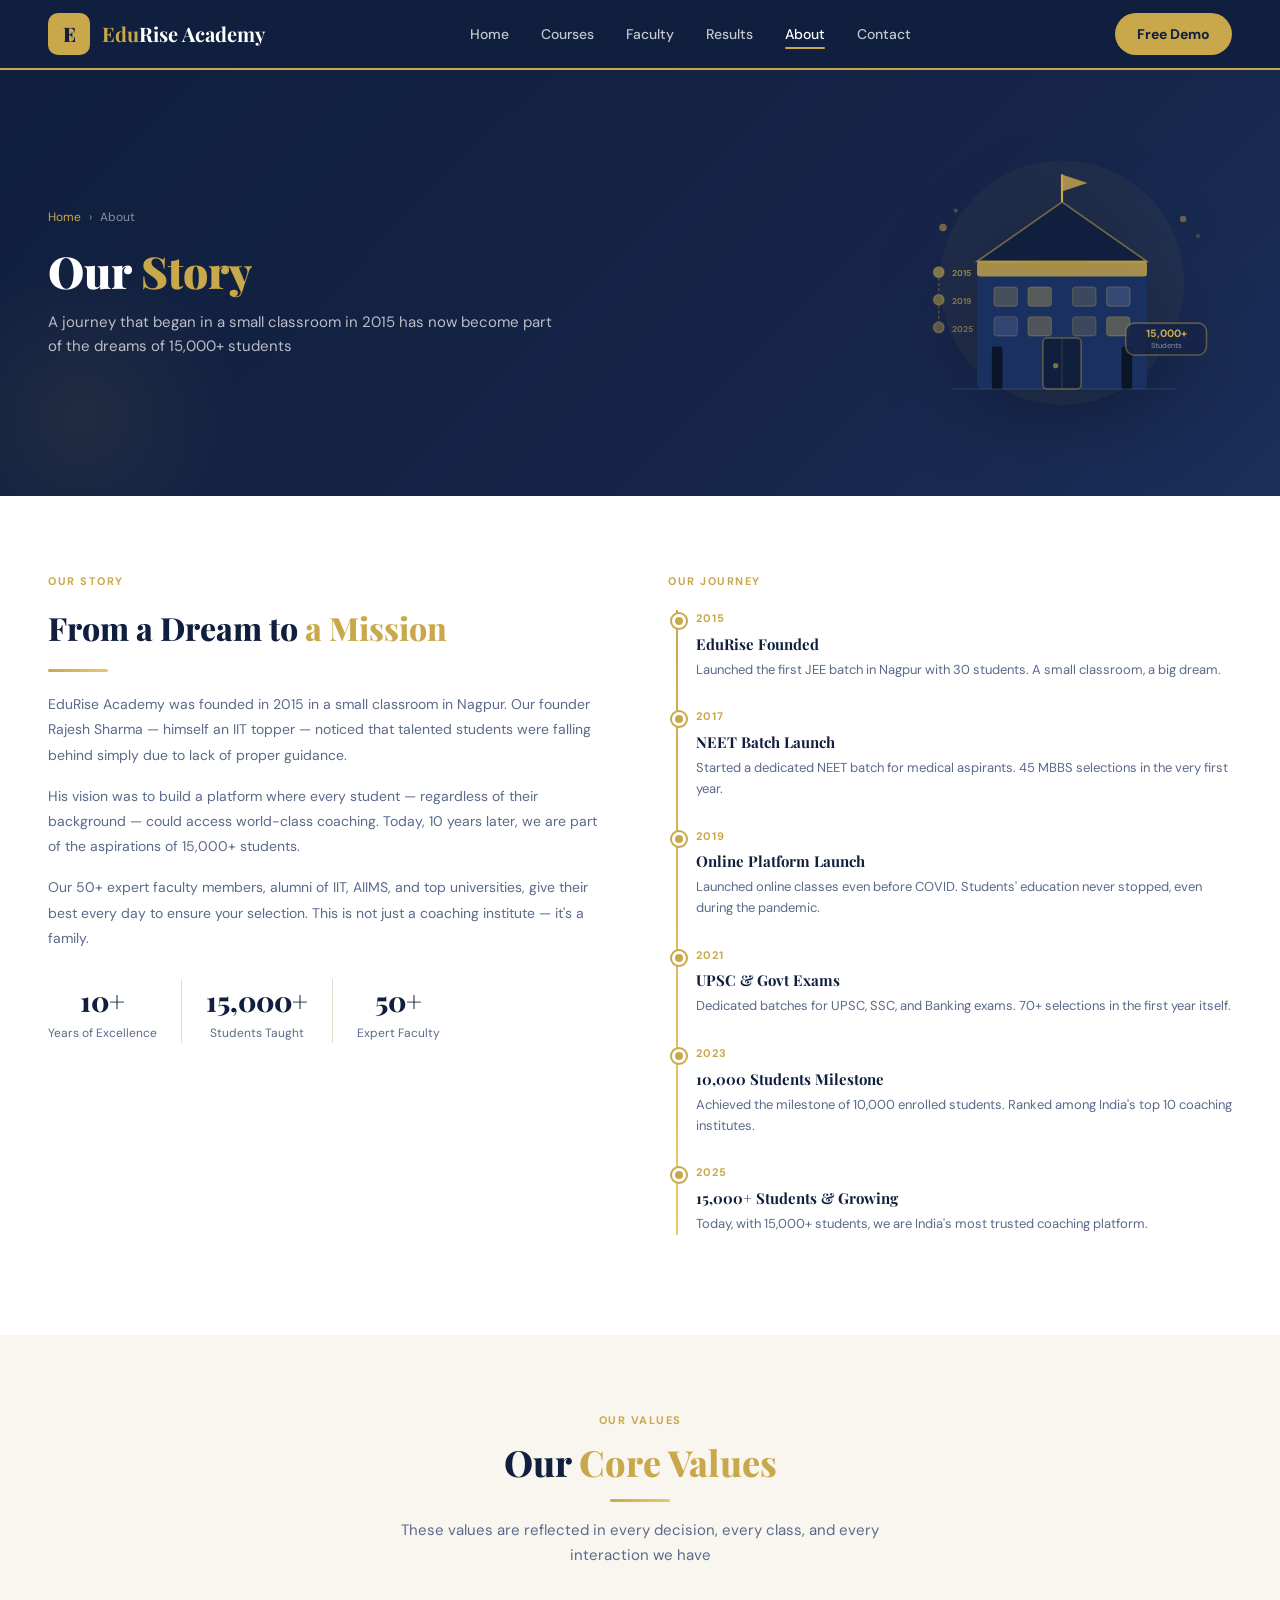
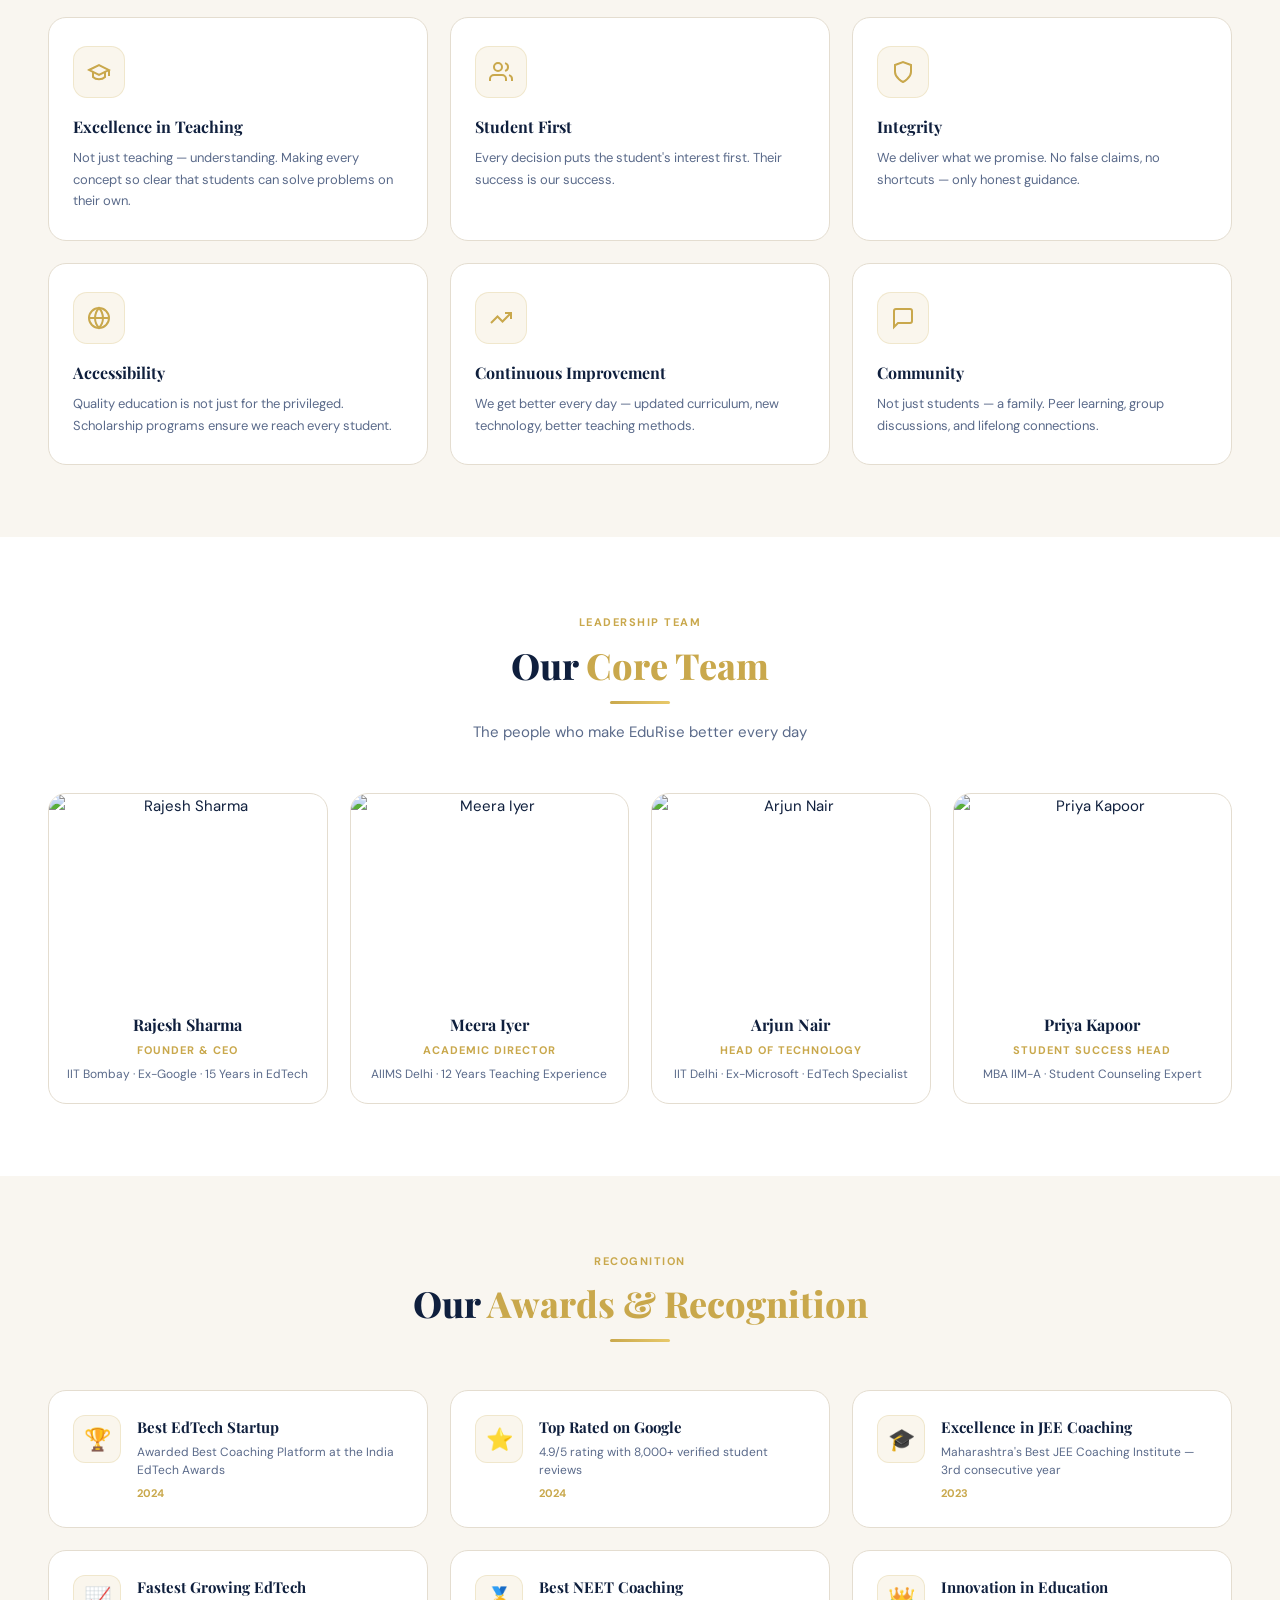
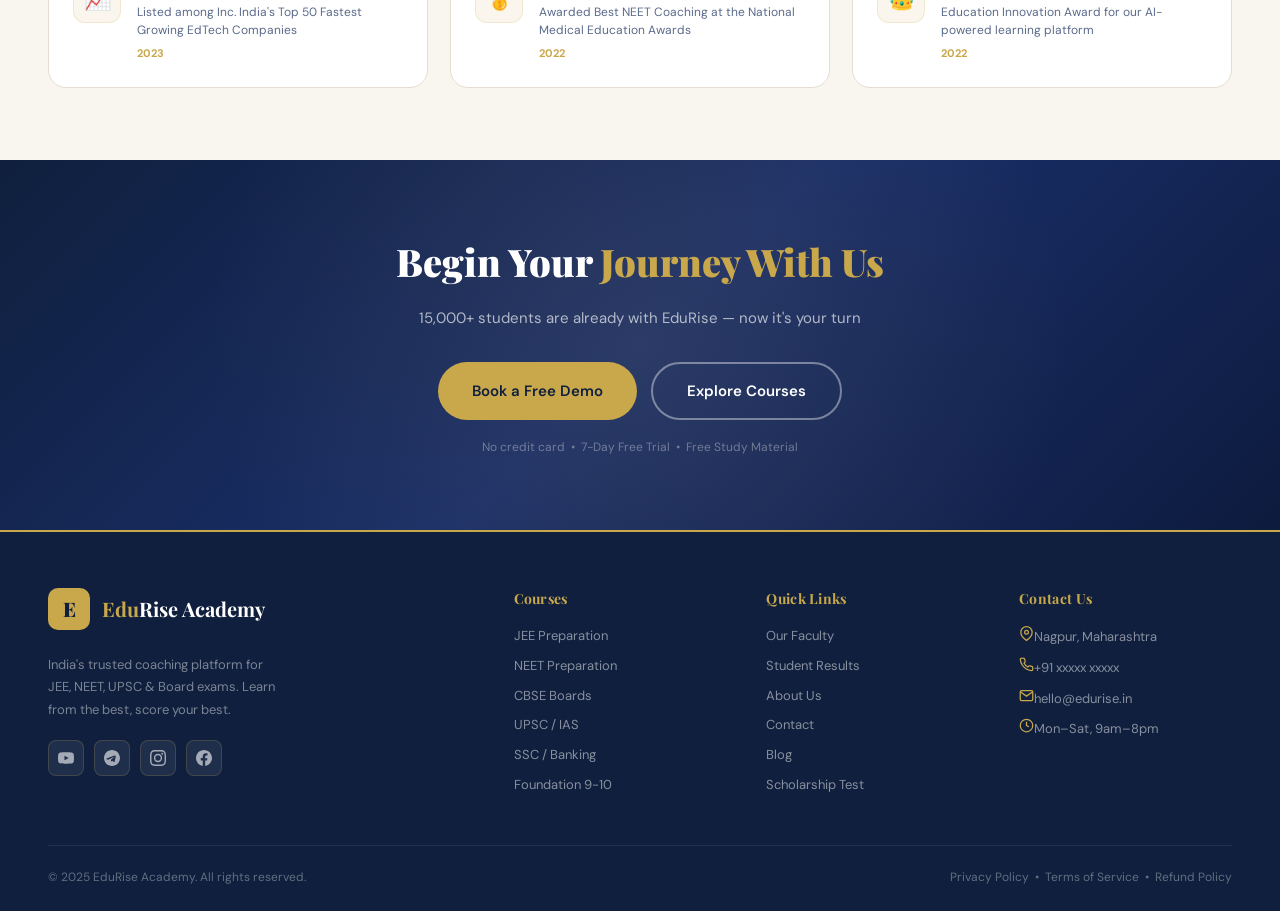
==== about.html @ 58510938 "Refactor teachers.html for improved accessibility and language consistency; update CSS for responsiv" ====
﻿<!DOCTYPE html>
<html lang="en">
<head>
<meta charset="UTF-8">
<meta name="viewport" content="width=device-width, initial-scale=1.0">
<title>About — EduRise Academy</title>
<link rel="stylesheet" href="style.css">
<style>
.page-hero{background:linear-gradient(135deg,#0f1f3d 0%,#162447 60%,#1a2f5a 100%);color:#fff;padding:64px 48px;position:relative;overflow:hidden;display:grid;grid-template-columns:1fr auto;gap:40px;align-items:center;min-height:280px}
.page-hero-content{position:relative;z-index:2}
.page-hero::before{content:'';position:absolute;left:-80px;bottom:-80px;width:320px;height:320px;border-radius:50%;background:radial-gradient(circle,rgba(201,168,76,.08) 0%,transparent 70%);pointer-events:none}
.page-hero h1{font-family:'Playfair Display',serif;font-size:44px;font-weight:900;margin-bottom:14px;position:relative;line-height:1.1}
.page-hero h1 span{color:var(--gold)}
.page-hero p{color:rgba(255,255,255,.7);font-size:15px;max-width:520px;position:relative}
.hero-graphic{position:relative;z-index:2;flex-shrink:0;width:340px;display:flex;align-items:center;justify-content:center}
.hero-graphic svg{width:100%;height:auto;filter:drop-shadow(0 20px 40px rgba(0,0,0,.3))}
@media(max-width:900px){.page-hero{grid-template-columns:1fr;gap:24px;padding:48px 32px;min-height:auto}.hero-graphic{width:260px;margin:0 auto}}
@media(max-width:768px){.page-hero{padding:36px 20px}.page-hero h1{font-size:28px}.hero-graphic{width:200px}}
@media(max-width:480px){.hero-graphic{width:160px}}
.story-grid{display:grid;grid-template-columns:1fr 1fr;gap:56px;align-items:start}
.story-text h2{font-family:'Playfair Display',serif;font-size:32px;font-weight:800;color:var(--navy);margin-bottom:16px}
.story-text h2 span{color:var(--gold)}
.story-text p{font-size:14px;color:var(--text-muted);line-height:1.8;margin-bottom:16px}
.timeline{position:relative;padding-left:28px}
.timeline::before{content:'';position:absolute;left:8px;top:0;bottom:0;width:2px;background:linear-gradient(to bottom,var(--gold),var(--gold-light))}
.timeline-item{position:relative;margin-bottom:28px}
.timeline-dot{position:absolute;left:-24px;top:4px;width:14px;height:14px;border-radius:50%;background:var(--gold);border:3px solid var(--white);box-shadow:0 0 0 2px var(--gold)}
.timeline-year{font-size:11px;font-weight:700;color:var(--gold);letter-spacing:1px;text-transform:uppercase;margin-bottom:4px}
.timeline-title{font-family:'Playfair Display',serif;font-size:15px;font-weight:700;color:var(--navy);margin-bottom:4px}
.timeline-desc{font-size:13px;color:var(--text-muted);line-height:1.6}
.values-grid{display:grid;grid-template-columns:repeat(3,1fr);gap:22px}
.value-card{background:var(--white);border:1px solid var(--border);border-radius:var(--radius-lg);padding:28px 24px;transition:all .25s;position:relative;overflow:hidden}
.value-card::before{content:'';position:absolute;top:0;left:0;right:0;height:3px;background:linear-gradient(90deg,var(--gold),var(--gold-light));transform:scaleX(0);transition:transform .3s;transform-origin:left}
.value-card:hover{box-shadow:var(--shadow-lg);transform:translateY(-4px)}
.value-card:hover::before{transform:scaleX(1)}
.value-icon{width:52px;height:52px;border-radius:14px;background:rgba(201,168,76,.1);border:1px solid rgba(201,168,76,.2);display:flex;align-items:center;justify-content:center;margin-bottom:16px}
.value-card h4{font-family:'Playfair Display',serif;font-size:16px;font-weight:700;color:var(--navy);margin-bottom:8px}
.value-card p{font-size:13px;color:var(--text-muted);line-height:1.65}
.team-grid{display:grid;grid-template-columns:repeat(4,1fr);gap:22px}
.team-card{background:var(--white);border:1px solid var(--border);border-radius:var(--radius-lg);overflow:hidden;text-align:center;transition:all .25s}
.team-card:hover{box-shadow:var(--shadow-lg);transform:translateY(-4px);border-color:var(--gold)}
.team-photo{height:200px;overflow:hidden}
.team-photo img{width:100%;height:100%;object-fit:cover;object-position:center top;display:block;transition:transform .4s}
.team-card:hover .team-photo img{transform:scale(1.05)}
.team-body{padding:18px 16px}
.team-name{font-family:'Playfair Display',serif;font-size:16px;font-weight:700;color:var(--navy);margin-bottom:4px}
.team-role{font-size:11px;font-weight:700;color:var(--gold);letter-spacing:1px;text-transform:uppercase;margin-bottom:6px}
.team-info{font-size:12px;color:var(--text-muted)}
.awards-grid{display:grid;grid-template-columns:repeat(3,1fr);gap:22px}
.award-card{background:var(--white);border:1px solid var(--border);border-radius:var(--radius-lg);padding:24px;display:flex;gap:16px;align-items:flex-start;transition:all .25s}
.award-card:hover{box-shadow:var(--shadow);border-color:var(--gold)}
.award-icon{width:48px;height:48px;border-radius:12px;background:rgba(201,168,76,.1);border:1px solid rgba(201,168,76,.2);display:flex;align-items:center;justify-content:center;flex-shrink:0;font-size:22px}
.award-card h4{font-family:'Playfair Display',serif;font-size:15px;font-weight:700;color:var(--navy);margin-bottom:4px}
.award-card p{font-size:12px;color:var(--text-muted);line-height:1.5}
.award-year{font-size:11px;font-weight:700;color:var(--gold);margin-top:6px}
.cta-section{background:linear-gradient(135deg,var(--navy) 0%,#1a2f6a 50%,#0d1b3e 100%);padding:72px 48px;text-align:center;position:relative;overflow:hidden}
.cta-section::before{content:'';position:absolute;inset:0;background:radial-gradient(circle at 50% 50%,rgba(201,168,76,.1) 0%,transparent 65%)}
.cta-section h2{font-family:'Playfair Display',serif;font-size:38px;font-weight:900;color:#fff;margin-bottom:14px;position:relative}
.cta-section h2 span{color:var(--gold)}
.cta-section p{color:rgba(255,255,255,.65);font-size:15px;margin-bottom:32px;position:relative}
.cta-actions{display:flex;gap:14px;justify-content:center;flex-wrap:wrap;position:relative}
.cta-note{margin-top:18px;font-size:12px;color:rgba(255,255,255,.35);position:relative}
@media(max-width:900px){
  .story-grid{grid-template-columns:1fr}
  .values-grid{grid-template-columns:repeat(2,1fr)}
  .team-grid{grid-template-columns:repeat(2,1fr)}
  .awards-grid{grid-template-columns:repeat(2,1fr)}
}
@media(max-width:768px){
  .page-hero{padding:36px 20px}
  .page-hero h1{font-size:28px}
  .values-grid{grid-template-columns:1fr}
  .awards-grid{grid-template-columns:1fr}
  .cta-section{padding:48px 20px}
  .cta-section h2{font-size:26px}
}
@media(max-width:480px){
  .team-grid{grid-template-columns:1fr 1fr}
}
</style>
</head>
<body>
<nav>
  <a href="index.html" class="logo">
    <div class="logo-icon">E</div>
    <div class="logo-text"><span>Edu</span>Rise Academy</div>
  </a>
  <div class="nav-links">
    <a href="index.html">Home</a>
    <a href="courses.html">Courses</a>
    <a href="teachers.html">Faculty</a>
    <a href="results.html">Results</a>
    <a href="about.html" class="active">About</a>
    <a href="contact.html">Contact</a>
  </div>
  <div class="nav-btns">
    <a href="contact.html" class="btn-demo">Free Demo</a>
  </div>
  <button class="hamburger" id="hamburger" onclick="toggleMenu()">
    <span></span><span></span><span></span>
  </button>
</nav>
<div class="mobile-nav" id="mobileNav">
  <a href="index.html">Home</a>
  <a href="courses.html">Courses</a>
  <a href="teachers.html">Faculty</a>
  <a href="results.html">Results</a>
  <a href="about.html" class="active">About</a>
  <a href="contact.html">Contact</a>
  <div class="mobile-nav-btns" style="margin-top:16px">
    <a href="contact.html" class="btn btn-gold" style="justify-content:center;width:100%">Free Demo Class</a>
  </div>
</div>

<div class="page-hero">
  <div class="page-hero-content">
    <div class="breadcrumb"><a href="index.html">Home</a><span>&#8250;</span><span>About</span></div>
    <h1>Our <span>Story</span></h1>
    <p>A journey that began in a small classroom in 2015 has now become part of the dreams of 15,000+ students</p>
  </div>
  <div class="hero-graphic">
    <svg viewBox="0 0 320 280" xmlns="http://www.w3.org/2000/svg">
      <!-- Glow -->
      <circle cx="160" cy="140" r="115" fill="rgba(201,168,76,0.05)"/>
      <!-- Building / academy -->
      <rect x="80" y="130" width="160" height="110" rx="4" fill="#1a3060"/>
      <rect x="80" y="120" width="160" height="14" rx="3" fill="#c9a84c" opacity="0.8"/>
      <!-- Windows row 1 -->
      <rect x="96" y="144" width="22" height="18" rx="3" fill="rgba(201,168,76,0.25)" stroke="rgba(201,168,76,0.3)" stroke-width="1"/>
      <rect x="128" y="144" width="22" height="18" rx="3" fill="rgba(201,168,76,0.35)" stroke="rgba(201,168,76,0.3)" stroke-width="1"/>
      <rect x="170" y="144" width="22" height="18" rx="3" fill="rgba(201,168,76,0.2)" stroke="rgba(201,168,76,0.3)" stroke-width="1"/>
      <rect x="202" y="144" width="22" height="18" rx="3" fill="rgba(255,255,255,0.12)" stroke="rgba(201,168,76,0.3)" stroke-width="1"/>
      <!-- Windows row 2 -->
      <rect x="96" y="172" width="22" height="18" rx="3" fill="rgba(255,255,255,0.1)" stroke="rgba(201,168,76,0.25)" stroke-width="1"/>
      <rect x="128" y="172" width="22" height="18" rx="3" fill="rgba(201,168,76,0.3)" stroke="rgba(201,168,76,0.3)" stroke-width="1"/>
      <rect x="170" y="172" width="22" height="18" rx="3" fill="rgba(201,168,76,0.2)" stroke="rgba(201,168,76,0.25)" stroke-width="1"/>
      <rect x="202" y="172" width="22" height="18" rx="3" fill="rgba(201,168,76,0.35)" stroke="rgba(201,168,76,0.3)" stroke-width="1"/>
      <!-- Door -->
      <rect x="142" y="192" width="36" height="48" rx="4" fill="#0f1f3d" stroke="rgba(201,168,76,0.4)" stroke-width="1.5"/>
      <circle cx="154" cy="218" r="2.5" fill="rgba(201,168,76,0.6)"/>
      <line x1="160" y1="192" x2="160" y2="240" stroke="rgba(201,168,76,0.2)" stroke-width="1"/>
      <!-- Roof triangles -->
      <polygon points="80,120 160,64 240,120" fill="#0f1f3d" stroke="rgba(201,168,76,0.5)" stroke-width="1.5"/>
      <line x1="80" y1="120" x2="240" y2="120" stroke="#c9a84c" stroke-width="2" opacity="0.6"/>
      <!-- Flag on top -->
      <line x1="160" y1="64" x2="160" y2="38" stroke="#c9a84c" stroke-width="2"/>
      <polygon points="160,38 184,46 160,54" fill="#c9a84c" opacity="0.8"/>
      <!-- Pillars -->
      <rect x="94" y="200" width="10" height="40" rx="2" fill="#0a1628"/>
      <rect x="216" y="200" width="10" height="40" rx="2" fill="#0a1628"/>
      <!-- Stars / sparkles around building -->
      <circle cx="48" cy="88" r="3.5" fill="rgba(201,168,76,0.5)"/>
      <circle cx="60" cy="72" r="2" fill="rgba(201,168,76,0.3)"/>
      <circle cx="274" cy="80" r="3" fill="rgba(201,168,76,0.45)"/>
      <circle cx="288" cy="96" r="2" fill="rgba(201,168,76,0.25)"/>
      <!-- Timeline dots left side -->
      <circle cx="44" cy="130" r="5" fill="rgba(201,168,76,0.6)" stroke="rgba(201,168,76,0.3)" stroke-width="1.5"/>
      <text x="56" y="134" font-size="8" fill="rgba(201,168,76,0.7)" font-weight="700">2015</text>
      <circle cx="44" cy="156" r="5" fill="rgba(201,168,76,0.5)" stroke="rgba(201,168,76,0.3)" stroke-width="1.5"/>
      <text x="56" y="160" font-size="8" fill="rgba(201,168,76,0.6)" font-weight="700">2019</text>
      <circle cx="44" cy="182" r="5" fill="rgba(201,168,76,0.4)" stroke="rgba(201,168,76,0.3)" stroke-width="1.5"/>
      <text x="56" y="186" font-size="8" fill="rgba(201,168,76,0.55)" font-weight="700">2025</text>
      <line x1="44" y1="135" x2="44" y2="151" stroke="rgba(201,168,76,0.3)" stroke-width="1.5" stroke-dasharray="3,2"/>
      <line x1="44" y1="161" x2="44" y2="177" stroke="rgba(201,168,76,0.3)" stroke-width="1.5" stroke-dasharray="3,2"/>
      <!-- Student count badge -->
      <rect x="220" y="178" width="76" height="30" rx="8" fill="rgba(22,36,71,0.9)" stroke="rgba(201,168,76,0.4)" stroke-width="1.5"/>
      <text x="258" y="191" font-size="10" fill="#c9a84c" text-anchor="middle" font-weight="800">15,000+</text>
      <text x="258" y="201" font-size="7" fill="rgba(255,255,255,0.5)" text-anchor="middle">Students</text>
      <!-- Ground line -->
      <line x1="56" y1="240" x2="268" y2="240" stroke="rgba(255,255,255,0.08)" stroke-width="1.5"/>
    </svg>
  </div>
</div>

<!-- STORY + TIMELINE -->
<section class="section section-white">
  <div class="story-grid">
    <div class="story-text">
      <div class="section-label">Our Story</div>
      <h2>From a Dream to <span>a Mission</span></h2>
      <div class="gold-divider" style="margin:14px 0 20px 0"></div>
      <p>EduRise Academy was founded in 2015 in a small classroom in Nagpur. Our founder Rajesh Sharma — himself an IIT topper — noticed that talented students were falling behind simply due to lack of proper guidance.</p>
      <p>His vision was to build a platform where every student — regardless of their background — could access world-class coaching. Today, 10 years later, we are part of the aspirations of 15,000+ students.</p>
      <p>Our 50+ expert faculty members, alumni of IIT, AIIMS, and top universities, give their best every day to ensure your selection. This is not just a coaching institute — it's a family.</p>
      <div style="display:flex;gap:24px;margin-top:28px;flex-wrap:wrap">
        <div style="text-align:center"><div style="font-family:'Playfair Display',serif;font-size:28px;font-weight:800;color:var(--navy)">10+</div><div style="font-size:12px;color:var(--text-muted)">Years of Excellence</div></div>
        <div style="width:1px;background:var(--border)"></div>
        <div style="text-align:center"><div style="font-family:'Playfair Display',serif;font-size:28px;font-weight:800;color:var(--navy)">15,000+</div><div style="font-size:12px;color:var(--text-muted)">Students Taught</div></div>
        <div style="width:1px;background:var(--border)"></div>
        <div style="text-align:center"><div style="font-family:'Playfair Display',serif;font-size:28px;font-weight:800;color:var(--navy)">50+</div><div style="font-size:12px;color:var(--text-muted)">Expert Faculty</div></div>
      </div>
    </div>
    <div>
      <div class="section-label" style="margin-bottom:20px">Our Journey</div>
      <div class="timeline">
        <div class="timeline-item">
          <div class="timeline-dot"></div>
          <div class="timeline-year">2015</div>
          <div class="timeline-title">EduRise Founded</div>
          <div class="timeline-desc">Launched the first JEE batch in Nagpur with 30 students. A small classroom, a big dream.</div>
        </div>
        <div class="timeline-item">
          <div class="timeline-dot"></div>
          <div class="timeline-year">2017</div>
          <div class="timeline-title">NEET Batch Launch</div>
          <div class="timeline-desc">Started a dedicated NEET batch for medical aspirants. 45 MBBS selections in the very first year.</div>
        </div>
        <div class="timeline-item">
          <div class="timeline-dot"></div>
          <div class="timeline-year">2019</div>
          <div class="timeline-title">Online Platform Launch</div>
          <div class="timeline-desc">Launched online classes even before COVID. Students' education never stopped, even during the pandemic.</div>
        </div>
        <div class="timeline-item">
          <div class="timeline-dot"></div>
          <div class="timeline-year">2021</div>
          <div class="timeline-title">UPSC & Govt Exams</div>
          <div class="timeline-desc">Dedicated batches for UPSC, SSC, and Banking exams. 70+ selections in the first year itself.</div>
        </div>
        <div class="timeline-item">
          <div class="timeline-dot"></div>
          <div class="timeline-year">2023</div>
          <div class="timeline-title">10,000 Students Milestone</div>
          <div class="timeline-desc">Achieved the milestone of 10,000 enrolled students. Ranked among India's top 10 coaching institutes.</div>
        </div>
        <div class="timeline-item">
          <div class="timeline-dot"></div>
          <div class="timeline-year">2025</div>
          <div class="timeline-title">15,000+ Students & Growing</div>
          <div class="timeline-desc">Today, with 15,000+ students, we are India's most trusted coaching platform.</div>
        </div>
      </div>
    </div>
  </div>
</section>

<!-- VALUES -->
<section class="section section-off">
  <div class="section-header">
    <div class="section-label">Our Values</div>
    <h2>Our <span>Core Values</span></h2>
    <div class="gold-divider"></div>
    <p style="margin-top:16px">These values are reflected in every decision, every class, and every interaction we have</p>
  </div>
  <div class="values-grid">
    <div class="value-card">
      <div class="value-icon"><svg width="24" height="24" viewBox="0 0 24 24" fill="none" stroke="#c9a84c" stroke-width="2"><path d="M22 10v6M2 10l10-5 10 5-10 5z"/><path d="M6 12v5c3 3 9 3 12 0v-5"/></svg></div>
      <h4>Excellence in Teaching</h4>
      <p>Not just teaching — understanding. Making every concept so clear that students can solve problems on their own.</p>
    </div>
    <div class="value-card">
      <div class="value-icon"><svg width="24" height="24" viewBox="0 0 24 24" fill="none" stroke="#c9a84c" stroke-width="2"><path d="M17 21v-2a4 4 0 0 0-4-4H5a4 4 0 0 0-4 4v2"/><circle cx="9" cy="7" r="4"/><path d="M23 21v-2a4 4 0 0 0-3-3.87"/><path d="M16 3.13a4 4 0 0 1 0 7.75"/></svg></div>
      <h4>Student First</h4>
      <p>Every decision puts the student's interest first. Their success is our success.</p>
    </div>
    <div class="value-card">
      <div class="value-icon"><svg width="24" height="24" viewBox="0 0 24 24" fill="none" stroke="#c9a84c" stroke-width="2"><path d="M12 22s8-4 8-10V5l-8-3-8 3v7c0 6 8 10 8 10z"/></svg></div>
      <h4>Integrity</h4>
      <p>We deliver what we promise. No false claims, no shortcuts — only honest guidance.</p>
    </div>
    <div class="value-card">
      <div class="value-icon"><svg width="24" height="24" viewBox="0 0 24 24" fill="none" stroke="#c9a84c" stroke-width="2"><circle cx="12" cy="12" r="10"/><line x1="2" y1="12" x2="22" y2="12"/><path d="M12 2a15.3 15.3 0 0 1 4 10 15.3 15.3 0 0 1-4 10 15.3 15.3 0 0 1-4-10 15.3 15.3 0 0 1 4-10z"/></svg></div>
      <h4>Accessibility</h4>
      <p>Quality education is not just for the privileged. Scholarship programs ensure we reach every student.</p>
    </div>
    <div class="value-card">
      <div class="value-icon"><svg width="24" height="24" viewBox="0 0 24 24" fill="none" stroke="#c9a84c" stroke-width="2"><polyline points="22 7 13.5 15.5 8.5 10.5 2 17"/><polyline points="16 7 22 7 22 13"/></svg></div>
      <h4>Continuous Improvement</h4>
      <p>We get better every day — updated curriculum, new technology, better teaching methods.</p>
    </div>
    <div class="value-card">
      <div class="value-icon"><svg width="24" height="24" viewBox="0 0 24 24" fill="none" stroke="#c9a84c" stroke-width="2"><path d="M21 15a2 2 0 0 1-2 2H7l-4 4V5a2 2 0 0 1 2-2h14a2 2 0 0 1 2 2z"/></svg></div>
      <h4>Community</h4>
      <p>Not just students — a family. Peer learning, group discussions, and lifelong connections.</p>
    </div>
  </div>
</section>

<!-- TEAM -->
<section class="section section-white">
  <div class="section-header">
    <div class="section-label">Leadership Team</div>
    <h2>Our <span>Core Team</span></h2>
    <div class="gold-divider"></div>
    <p style="margin-top:16px">The people who make EduRise better every day</p>
  </div>
  <div class="team-grid">
    <div class="team-card">
      <div class="team-photo"><img src="https://images.unsplash.com/photo-1560250097-0b93528c311a?w=400&q=80" alt="Rajesh Sharma" loading="lazy"></div>
      <div class="team-body">
        <div class="team-name">Rajesh Sharma</div>
        <div class="team-role">Founder & CEO</div>
        <div class="team-info">IIT Bombay · Ex-Google · 15 Years in EdTech</div>
      </div>
    </div>
    <div class="team-card">
      <div class="team-photo"><img src="https://images.unsplash.com/photo-1573496359142-b8d87734a5a2?w=400&q=80" alt="Meera Iyer" loading="lazy"></div>
      <div class="team-body">
        <div class="team-name">Meera Iyer</div>
        <div class="team-role">Academic Director</div>
        <div class="team-info">AIIMS Delhi · 12 Years Teaching Experience</div>
      </div>
    </div>
    <div class="team-card">
      <div class="team-photo"><img src="https://images.unsplash.com/photo-1472099645785-5658abf4ff4e?w=400&q=80" alt="Arjun Nair" loading="lazy"></div>
      <div class="team-body">
        <div class="team-name">Arjun Nair</div>
        <div class="team-role">Head of Technology</div>
        <div class="team-info">IIT Delhi · Ex-Microsoft · EdTech Specialist</div>
      </div>
    </div>
    <div class="team-card">
      <div class="team-photo"><img src="https://images.unsplash.com/photo-1494790108377-be9c29b29330?w=400&q=80" alt="Priya Kapoor" loading="lazy"></div>
      <div class="team-body">
        <div class="team-name">Priya Kapoor</div>
        <div class="team-role">Student Success Head</div>
        <div class="team-info">MBA IIM-A · Student Counseling Expert</div>
      </div>
    </div>
  </div>
</section>

<!-- AWARDS -->
<section class="section section-off">
  <div class="section-header">
    <div class="section-label">Recognition</div>
    <h2>Our <span>Awards & Recognition</span></h2>
    <div class="gold-divider"></div>
  </div>
  <div class="awards-grid">
    <div class="award-card">
      <div class="award-icon">&#127942;</div>
      <div>
        <h4>Best EdTech Startup</h4>
        <p>Awarded Best Coaching Platform at the India EdTech Awards</p>
        <div class="award-year">2024</div>
      </div>
    </div>
    <div class="award-card">
      <div class="award-icon">&#11088;</div>
      <div>
        <h4>Top Rated on Google</h4>
        <p>4.9/5 rating with 8,000+ verified student reviews</p>
        <div class="award-year">2024</div>
      </div>
    </div>
    <div class="award-card">
      <div class="award-icon">&#127891;</div>
      <div>
        <h4>Excellence in JEE Coaching</h4>
        <p>Maharashtra's Best JEE Coaching Institute — 3rd consecutive year</p>
        <div class="award-year">2023</div>
      </div>
    </div>
    <div class="award-card">
      <div class="award-icon">&#128200;</div>
      <div>
        <h4>Fastest Growing EdTech</h4>
        <p>Listed among Inc. India's Top 50 Fastest Growing EdTech Companies</p>
        <div class="award-year">2023</div>
      </div>
    </div>
    <div class="award-card">
      <div class="award-icon">&#129351;</div>
      <div>
        <h4>Best NEET Coaching</h4>
        <p>Awarded Best NEET Coaching at the National Medical Education Awards</p>
        <div class="award-year">2022</div>
      </div>
    </div>
    <div class="award-card">
      <div class="award-icon">&#128081;</div>
      <div>
        <h4>Innovation in Education</h4>
        <p>Education Innovation Award for our AI-powered learning platform</p>
        <div class="award-year">2022</div>
      </div>
    </div>
  </div>
</section>

<!-- CTA -->
<section class="cta-section">
  <h2>Begin Your <span>Journey With Us</span></h2>
  <p>15,000+ students are already with EduRise — now it's your turn</p>
  <div class="cta-actions">
    <a href="contact.html" class="btn btn-gold btn-lg">Book a Free Demo</a>
    <a href="courses.html" class="btn btn-outline-white btn-lg">Explore Courses</a>
  </div>
  <div class="cta-note">No credit card &nbsp;•&nbsp; 7-Day Free Trial &nbsp;•&nbsp; Free Study Material</div>
</section>

<!-- FOOTER -->
<footer>
  <div class="footer-grid">
    <div class="footer-brand">
      <a href="index.html" class="logo" style="display:inline-flex;margin-bottom:12px"><div class="logo-icon">E</div><div class="logo-text" style="color:#fff"><span>Edu</span>Rise Academy</div></a>
      <p>India's trusted coaching platform for JEE, NEET, UPSC & Board exams. Learn from the best, score your best.</p>
      <div class="social-links">
        <a class="social-link" href="#" title="YouTube"><svg viewBox="0 0 24 24" fill="currentColor"><path d="M23.5 6.2a3 3 0 0 0-2.1-2.1C19.5 3.5 12 3.5 12 3.5s-7.5 0-9.4.6A3 3 0 0 0 .5 6.2 31 31 0 0 0 0 12a31 31 0 0 0 .5 5.8 3 3 0 0 0 2.1 2.1c1.9.6 9.4.6 9.4.6s7.5 0 9.4-.6a3 3 0 0 0 2.1-2.1A31 31 0 0 0 24 12a31 31 0 0 0-.5-5.8zM9.7 15.5V8.5l6.3 3.5-6.3 3.5z"/></svg></a>
        <a class="social-link" href="#" title="Telegram"><svg viewBox="0 0 24 24" fill="currentColor"><path d="M12 0C5.4 0 0 5.4 0 12s5.4 12 12 12 12-5.4 12-12S18.6 0 12 0zm5.9 8.2-2 9.4c-.1.6-.5.8-1 .5l-2.7-2-1.3 1.2c-.1.1-.3.2-.6.2l.2-2.8 5-4.5c.2-.2 0-.3-.3-.1L6.4 14.5 3.8 13.7c-.6-.2-.6-.6.1-.8l11.6-4.5c.5-.2 1 .1.4.8z"/></svg></a>
        <a class="social-link" href="#" title="Instagram"><svg viewBox="0 0 24 24" fill="currentColor"><path d="M12 2.2c3.2 0 3.6 0 4.9.1 3.3.1 4.8 1.7 4.9 4.9.1 1.3.1 1.6.1 4.8 0 3.2 0 3.6-.1 4.8-.1 3.2-1.7 4.8-4.9 4.9-1.3.1-1.6.1-4.9.1-3.2 0-3.6 0-4.8-.1-3.3-.1-4.8-1.7-4.9-4.9C2.2 15.6 2.2 15.2 2.2 12c0-3.2 0-3.6.1-4.8C2.4 3.9 4 2.3 7.2 2.3c1.2-.1 1.6-.1 4.8-.1zM12 0C8.7 0 8.3 0 7.1.1 2.7.3.3 2.7.1 7.1.0 8.3 0 8.7 0 12c0 3.3 0 3.7.1 4.9.2 4.4 2.6 6.8 7 7C8.3 24 8.7 24 12 24c3.3 0 3.7 0 4.9-.1 4.4-.2 6.8-2.6 7-7 .1-1.2.1-1.6.1-4.9 0-3.3 0-3.7-.1-4.9C23.7 2.7 21.3.3 16.9.1 15.7 0 15.3 0 12 0zm0 5.8a6.2 6.2 0 1 0 0 12.4A6.2 6.2 0 0 0 12 5.8zM12 16a4 4 0 1 1 0-8 4 4 0 0 1 0 8zm6.4-11.8a1.4 1.4 0 1 0 0 2.8 1.4 1.4 0 0 0 0-2.8z"/></svg></a>
        <a class="social-link" href="#" title="Facebook"><svg viewBox="0 0 24 24" fill="currentColor"><path d="M24 12.1C24 5.4 18.6 0 12 0S0 5.4 0 12.1C0 18.1 4.4 23 10.1 24v-8.4H7.1v-3.5h3V9.7c0-3 1.8-4.7 4.5-4.7 1.3 0 2.7.2 2.7.2v3h-1.5c-1.5 0-2 .9-2 1.9v2.2h3.3l-.5 3.5h-2.8V24C19.6 23 24 18.1 24 12.1z"/></svg></a>
      </div>
    </div>
    <div class="footer-col">
      <h4>Courses</h4>
      <a href="courses.html">JEE Preparation</a>
      <a href="courses.html">NEET Preparation</a>
      <a href="courses.html">CBSE Boards</a>
      <a href="courses.html">UPSC / IAS</a>
      <a href="courses.html">SSC / Banking</a>
      <a href="courses.html">Foundation 9-10</a>
    </div>
    <div class="footer-col">
      <h4>Quick Links</h4>
      <a href="teachers.html">Our Faculty</a>
      <a href="results.html">Student Results</a>
      <a href="about.html">About Us</a>
      <a href="contact.html">Contact</a>
      <a href="#">Blog</a>
      <a href="#">Scholarship Test</a>
    </div>
    <div class="footer-col">
      <h4>Contact Us</h4>
      <a href="#" class="footer-contact-link"><svg class="footer-contact-icon" viewBox="0 0 24 24" fill="none" stroke="currentColor" stroke-width="2"><path d="M21 10c0 7-9 13-9 13s-9-6-9-13a9 9 0 0 1 18 0z"/><circle cx="12" cy="10" r="3"/></svg>Nagpur, Maharashtra</a>
      <a href="tel:+91 xxxxx xxxxx" class="footer-contact-link"><svg class="footer-contact-icon" viewBox="0 0 24 24" fill="none" stroke="currentColor" stroke-width="2"><path d="M22 16.9v3a2 2 0 0 1-2.2 2 19.8 19.8 0 0 1-8.6-3.1 19.5 19.5 0 0 1-6-6A19.8 19.8 0 0 1 2.1 4.2 2 2 0 0 1 4.1 2h3a2 2 0 0 1 2 1.7c.1 1 .4 2 .7 2.9a2 2 0 0 1-.5 2.1L8.1 9.9a16 16 0 0 0 6 6l1.2-1.2a2 2 0 0 1 2.1-.5c.9.3 1.9.6 2.9.7A2 2 0 0 1 22 16.9z"/></svg>+91 xxxxx xxxxx</a>
      <a href="mailto:hello@edurise.in" class="footer-contact-link"><svg class="footer-contact-icon" viewBox="0 0 24 24" fill="none" stroke="currentColor" stroke-width="2"><path d="M4 4h16c1.1 0 2 .9 2 2v12c0 1.1-.9 2-2 2H4c-1.1 0-2-.9-2-2V6c0-1.1.9-2 2-2z"/><polyline points="22,6 12,13 2,6"/></svg>hello@edurise.in</a>
      <a href="#" class="footer-contact-link"><svg class="footer-contact-icon" viewBox="0 0 24 24" fill="none" stroke="currentColor" stroke-width="2"><circle cx="12" cy="12" r="10"/><polyline points="12 6 12 12 16 14"/></svg>Mon–Sat, 9am–8pm</a>
    </div>
  </div>
  <div class="footer-bottom">
    <p>© 2025 EduRise Academy. All rights reserved.</p>
    <p>Privacy Policy &nbsp;•&nbsp; Terms of Service &nbsp;•&nbsp; Refund Policy</p>
  </div>
</footer>
<script>
function toggleMenu() {
  document.getElementById('hamburger').classList.toggle('open');
  document.getElementById('mobileNav').classList.toggle('open');
}
</script>
</body>
</html>
---- style.css ----
@import url('https://fonts.googleapis.com/css2?family=Playfair+Display:wght@700;800;900&family=DM+Sans:wght@400;500;600;700&display=swap');

*{box-sizing:border-box;margin:0;padding:0}
:root{
  --navy:#0f1f3d;--navy-light:#162447;--navy-mid:#1a2f5a;
  --gold:#c9a84c;--gold-light:#e8c96a;--gold-bg:#fdf6e3;
  --white:#ffffff;--off-white:#f9f6f0;
  --text:#0f1f3d;--text-muted:#5a6a8a;--text-light:#8a9ab8;
  --border:#e4ddd0;--border-dark:#c9b99a;
  --radius:12px;--radius-lg:18px;--radius-pill:100px;
  --shadow:0 2px 16px rgba(15,31,61,.08);
  --shadow-lg:0 8px 32px rgba(15,31,61,.14);
  --nav-h:70px;
}
body{font-family:'DM Sans',sans-serif;background:var(--white);color:var(--text);font-size:15px;line-height:1.6;min-height:100vh}

/* ── NAVBAR ── */
nav{height:var(--nav-h);display:flex;align-items:center;justify-content:space-between;padding:0 48px;background:var(--navy);position:sticky;top:0;z-index:999;border-bottom:2px solid var(--gold)}
.logo{display:flex;align-items:center;gap:12px;text-decoration:none}
.logo-icon{width:42px;height:42px;background:var(--gold);border-radius:10px;display:flex;align-items:center;justify-content:center;color:var(--navy);font-size:20px;font-weight:900;font-family:'Playfair Display',serif}
.logo-text{font-family:'Playfair Display',serif;font-size:20px;font-weight:700;color:#fff}
.logo-text span{color:var(--gold)}
.nav-links{display:flex;align-items:center;gap:4px}
.nav-links a{color:rgba(255,255,255,.75);text-decoration:none;font-size:14px;font-weight:500;padding:8px 14px;border-radius:8px;transition:all .2s;position:relative}
.nav-links a:hover,.nav-links a.active{color:#fff}
.nav-links a::after{content:'';position:absolute;bottom:4px;left:14px;right:14px;height:2px;background:var(--gold);border-radius:2px;transform:scaleX(0);transition:transform .2s}
.nav-links a:hover::after,.nav-links a.active::after{transform:scaleX(1)}
.nav-btns{display:flex;gap:10px;align-items:center}
.btn-demo{background:var(--gold);color:var(--navy);font-weight:700;padding:10px 22px;border-radius:var(--radius-pill);font-size:14px;text-decoration:none;font-family:'DM Sans',sans-serif;transition:all .2s;border:none;cursor:pointer}
.btn-demo:hover{background:var(--gold-light);transform:translateY(-1px);box-shadow:0 4px 16px rgba(201,168,76,.4)}

/* ── HAMBURGER (base — hidden by default, shown via media query) ── */
.hamburger{display:none;flex-direction:column;gap:5px;cursor:pointer;padding:6px;background:none;border:none}
.hamburger span{display:block;width:22px;height:2px;background:#fff;border-radius:2px;transition:all .3s}
.hamburger.open span:nth-child(1){transform:translateY(7px) rotate(45deg)}
.hamburger.open span:nth-child(2){opacity:0}
.hamburger.open span:nth-child(3){transform:translateY(-7px) rotate(-45deg)}
.mobile-nav{display:none;position:fixed;inset:0;top:70px;background:var(--navy);z-index:998;padding:20px;flex-direction:column;gap:4px;border-top:1px solid rgba(201,168,76,.3);overflow-y:auto}
.mobile-nav.open{display:flex}
.mobile-nav a{color:rgba(255,255,255,.8);text-decoration:none;font-size:15px;font-weight:500;padding:13px 16px;border-radius:10px;transition:all .2s;border-bottom:1px solid rgba(255,255,255,.06)}
.mobile-nav a:hover,.mobile-nav a.active{color:var(--gold);background:rgba(201,168,76,.08)}
.mobile-nav-btns{margin-top:16px;padding-top:16px;border-top:1px solid rgba(255,255,255,.1)}

/* ── BUTTONS ── */
.btn{display:inline-flex;align-items:center;gap:6px;padding:12px 26px;border-radius:var(--radius-pill);border:none;cursor:pointer;font-family:'DM Sans',sans-serif;font-weight:600;font-size:14px;transition:all .22s;text-decoration:none}
.btn-gold{background:var(--gold);color:var(--navy)}
.btn-gold:hover{background:var(--gold-light);transform:translateY(-2px);box-shadow:0 6px 20px rgba(201,168,76,.4)}
.btn-outline-white{background:transparent;color:#fff;border:2px solid rgba(255,255,255,.4)}
.btn-outline-white:hover{background:rgba(255,255,255,.1);border-color:#fff}
.btn-outline-navy{background:transparent;color:var(--navy);border:2px solid var(--navy)}
.btn-outline-navy:hover{background:var(--navy);color:#fff}
.btn-sm{padding:8px 18px;font-size:13px}
.btn-lg{padding:15px 34px;font-size:15px}

/* ── SECTION ── */
.section{padding:72px 48px}
.section-white{background:var(--white)}
.section-off{background:var(--off-white)}
.section-navy{background:var(--navy)}
.section-gold-bg{background:var(--gold-bg)}
.section-header{text-align:center;margin-bottom:48px}
.section-label{display:inline-block;color:var(--gold);font-size:11px;font-weight:700;letter-spacing:1.5px;text-transform:uppercase;margin-bottom:12px}
.section-header h2{font-family:'Playfair Display',serif;font-size:36px;font-weight:800;color:var(--navy);line-height:1.2;margin-bottom:12px}
.section-header h2 span{color:var(--gold)}
.section-header p{color:var(--text-muted);font-size:15px;max-width:540px;margin:0 auto;line-height:1.7}

/* ── STATS BAR ── */
.stats-bar{display:grid;grid-template-columns:repeat(4,1fr);background:var(--navy-mid);padding:0;border-top:1px solid rgba(201,168,76,.2);border-bottom:1px solid rgba(201,168,76,.2)}
.stat-item{text-align:center;padding:22px 16px;border-right:1px solid rgba(255,255,255,.08)}
.stat-item:last-child{border-right:none}
.stat-icon{width:28px;height:28px;color:var(--gold);margin:0 auto 8px;display:block}
.stat-num{font-family:'Playfair Display',serif;font-size:26px;font-weight:800;color:#fff;line-height:1}
.stat-label{font-size:12px;color:rgba(255,255,255,.55);margin-top:4px;font-weight:500}

/* ── CARD ── */
.card{background:var(--white);border:1px solid var(--border);border-radius:var(--radius-lg);transition:all .25s}
.card:hover{box-shadow:var(--shadow-lg);transform:translateY(-4px)}

/* ── FOOTER ── */
footer{background:var(--navy);color:rgba(255,255,255,.7);padding:56px 48px 24px;border-top:2px solid var(--gold)}
.footer-grid{display:grid;grid-template-columns:2fr 1fr 1fr 1fr;gap:40px;margin-bottom:40px}
.footer-brand p{font-size:13px;line-height:1.75;margin-top:12px;color:rgba(255,255,255,.45);max-width:240px}
.footer-col h4{font-family:'Playfair Display',serif;font-size:14px;font-weight:700;color:var(--gold);margin-bottom:16px;letter-spacing:.3px}
.footer-col a{display:block;color:rgba(255,255,255,.5);text-decoration:none;font-size:13px;margin-bottom:9px;transition:color .2s}
.footer-col a:hover{color:var(--gold)}
.footer-bottom{border-top:1px solid rgba(255,255,255,.08);padding-top:22px;display:flex;align-items:center;justify-content:space-between}
.footer-bottom p{font-size:12px;color:rgba(255,255,255,.35)}
.social-links{display:flex;gap:10px;margin-top:18px}
.social-link{width:36px;height:36px;border-radius:8px;background:rgba(255,255,255,.07);border:1px solid rgba(201,168,76,.2);display:flex;align-items:center;justify-content:center;color:rgba(255,255,255,.6);text-decoration:none;transition:all .2s}
.social-link svg{width:16px;height:16px}
.social-link:hover{background:var(--gold);color:var(--navy)}
.footer-contact-link{display:flex;align-items:center;gap:10px;color:rgba(255,255,255,.5);text-decoration:none;font-size:13px;margin-bottom:10px;transition:color .2s}
.footer-contact-link:hover{color:var(--gold)}
.footer-contact-icon{width:15px;height:15px;flex-shrink:0;color:var(--gold)}

/* ── FORM ── */
.form-group{margin-bottom:18px}
.form-group label{display:block;font-size:13px;font-weight:600;color:var(--text);margin-bottom:6px}
.form-group input,.form-group select,.form-group textarea{width:100%;padding:12px 16px;border:1.5px solid var(--border);border-radius:10px;font-family:'DM Sans',sans-serif;font-size:14px;color:var(--text);background:var(--white);transition:border-color .2s;outline:none}
.form-group input:focus,.form-group select:focus,.form-group textarea:focus{border-color:var(--gold);box-shadow:0 0 0 3px rgba(201,168,76,.12)}
.form-group textarea{resize:vertical;min-height:110px}
.form-row{display:grid;grid-template-columns:1fr 1fr;gap:16px}

/* ── BADGE ── */
.badge{display:inline-block;font-size:10px;font-weight:700;padding:3px 10px;border-radius:var(--radius-pill);letter-spacing:.3px}
.badge-gold{background:var(--gold);color:var(--navy)}
.badge-navy{background:var(--navy);color:#fff}
.badge-green{background:#f0fdf4;color:#16a34a}
.badge-red{background:#fef2f2;color:#dc2626}

/* ── BREADCRUMB ── */
.breadcrumb{display:flex;align-items:center;gap:8px;font-size:12px;color:rgba(255,255,255,.5);margin-bottom:20px}
.breadcrumb a{color:var(--gold);text-decoration:none}

/* ── TAG ── */
.tag{display:inline-flex;align-items:center;gap:4px;padding:4px 12px;border-radius:20px;font-size:11px;font-weight:600;background:var(--off-white);color:var(--text-muted);border:1px solid var(--border)}

/* ── DIVIDER ── */
.gold-divider{width:60px;height:3px;background:linear-gradient(90deg,var(--gold),var(--gold-light));border-radius:2px;margin:14px auto 0}

/* ── RESPONSIVE ── */
/* ── HAMBURGER ── */
.hamburger{display:none;flex-direction:column;gap:5px;cursor:pointer;padding:6px;background:none;border:none}
.hamburger span{display:block;width:22px;height:2px;background:#fff;border-radius:2px;transition:all .3s}
.hamburger.open span:nth-child(1){transform:translateY(7px) rotate(45deg)}
.hamburger.open span:nth-child(2){opacity:0}
.hamburger.open span:nth-child(3){transform:translateY(-7px) rotate(-45deg)}
.mobile-nav{display:none;position:fixed;inset:0;top:70px;background:var(--navy);z-index:998;padding:20px;flex-direction:column;gap:4px;border-top:1px solid rgba(201,168,76,.3);overflow-y:auto}
.mobile-nav.open{display:flex}
.mobile-nav a{color:rgba(255,255,255,.8);text-decoration:none;font-size:15px;font-weight:500;padding:13px 16px;border-radius:10px;transition:all .2s;border-bottom:1px solid rgba(255,255,255,.06)}
.mobile-nav a:hover,.mobile-nav a.active{color:var(--gold);background:rgba(201,168,76,.08)}
.mobile-nav-btns{margin-top:16px;padding-top:16px;border-top:1px solid rgba(255,255,255,.1)}

@media(max-width:900px){
  .footer-grid{grid-template-columns:1fr 1fr;gap:28px}
  .stats-bar{grid-template-columns:repeat(2,1fr)}
  .courses-grid{grid-template-columns:repeat(2,1fr)}
  .faculty-grid{grid-template-columns:repeat(2,1fr)}
  .why-grid{grid-template-columns:repeat(2,1fr)}
  .contact-grid{grid-template-columns:1fr}
  .results-grid{grid-template-columns:repeat(2,1fr)}
  .story-grid{grid-template-columns:1fr}
  .values-grid{grid-template-columns:repeat(2,1fr)}
  .team-grid{grid-template-columns:repeat(2,1fr)}
  .awards-grid{grid-template-columns:repeat(2,1fr)}
  .teachers-grid{grid-template-columns:1fr}
  .faq-grid{grid-template-columns:1fr}
  .social-contact-grid{grid-template-columns:repeat(2,1fr)}
}

@media(max-width:768px){
  nav{padding:0 18px;height:60px}
  .nav-links,.nav-btns{display:none}
  .hamburger{display:flex}
  .mobile-nav{top:60px}
  .section{padding:40px 18px}
  .section-header h2{font-size:24px}
  .page-hero{padding:36px 20px}
  .page-hero h1{font-size:28px}
  .footer-grid{grid-template-columns:1fr;gap:24px}
  .footer-bottom{flex-direction:column;gap:8px;text-align:center}
  .form-row{grid-template-columns:1fr}
  footer{padding:40px 20px 20px}
  .courses-grid{grid-template-columns:1fr}
  .faculty-grid{grid-template-columns:repeat(2,1fr)}
  .why-grid{grid-template-columns:1fr}
  .results-grid{grid-template-columns:repeat(2,1fr)}
  .testi-track{grid-template-columns:1fr}
  .cta-section{padding:48px 20px}
  .cta-section h2{font-size:26px}
  .filter-bar{padding:12px 18px;top:60px}
  .year-tabs{padding:0 18px;top:60px;overflow-x:auto}
  .chart-section{padding:40px 18px}
}

@media(max-width:480px){
  .section-header h2{font-size:20px}
  .faculty-grid{grid-template-columns:1fr}
  .results-grid{grid-template-columns:1fr 1fr}
  .stats-bar{grid-template-columns:repeat(2,1fr)}
  .team-grid{grid-template-columns:1fr 1fr}
}
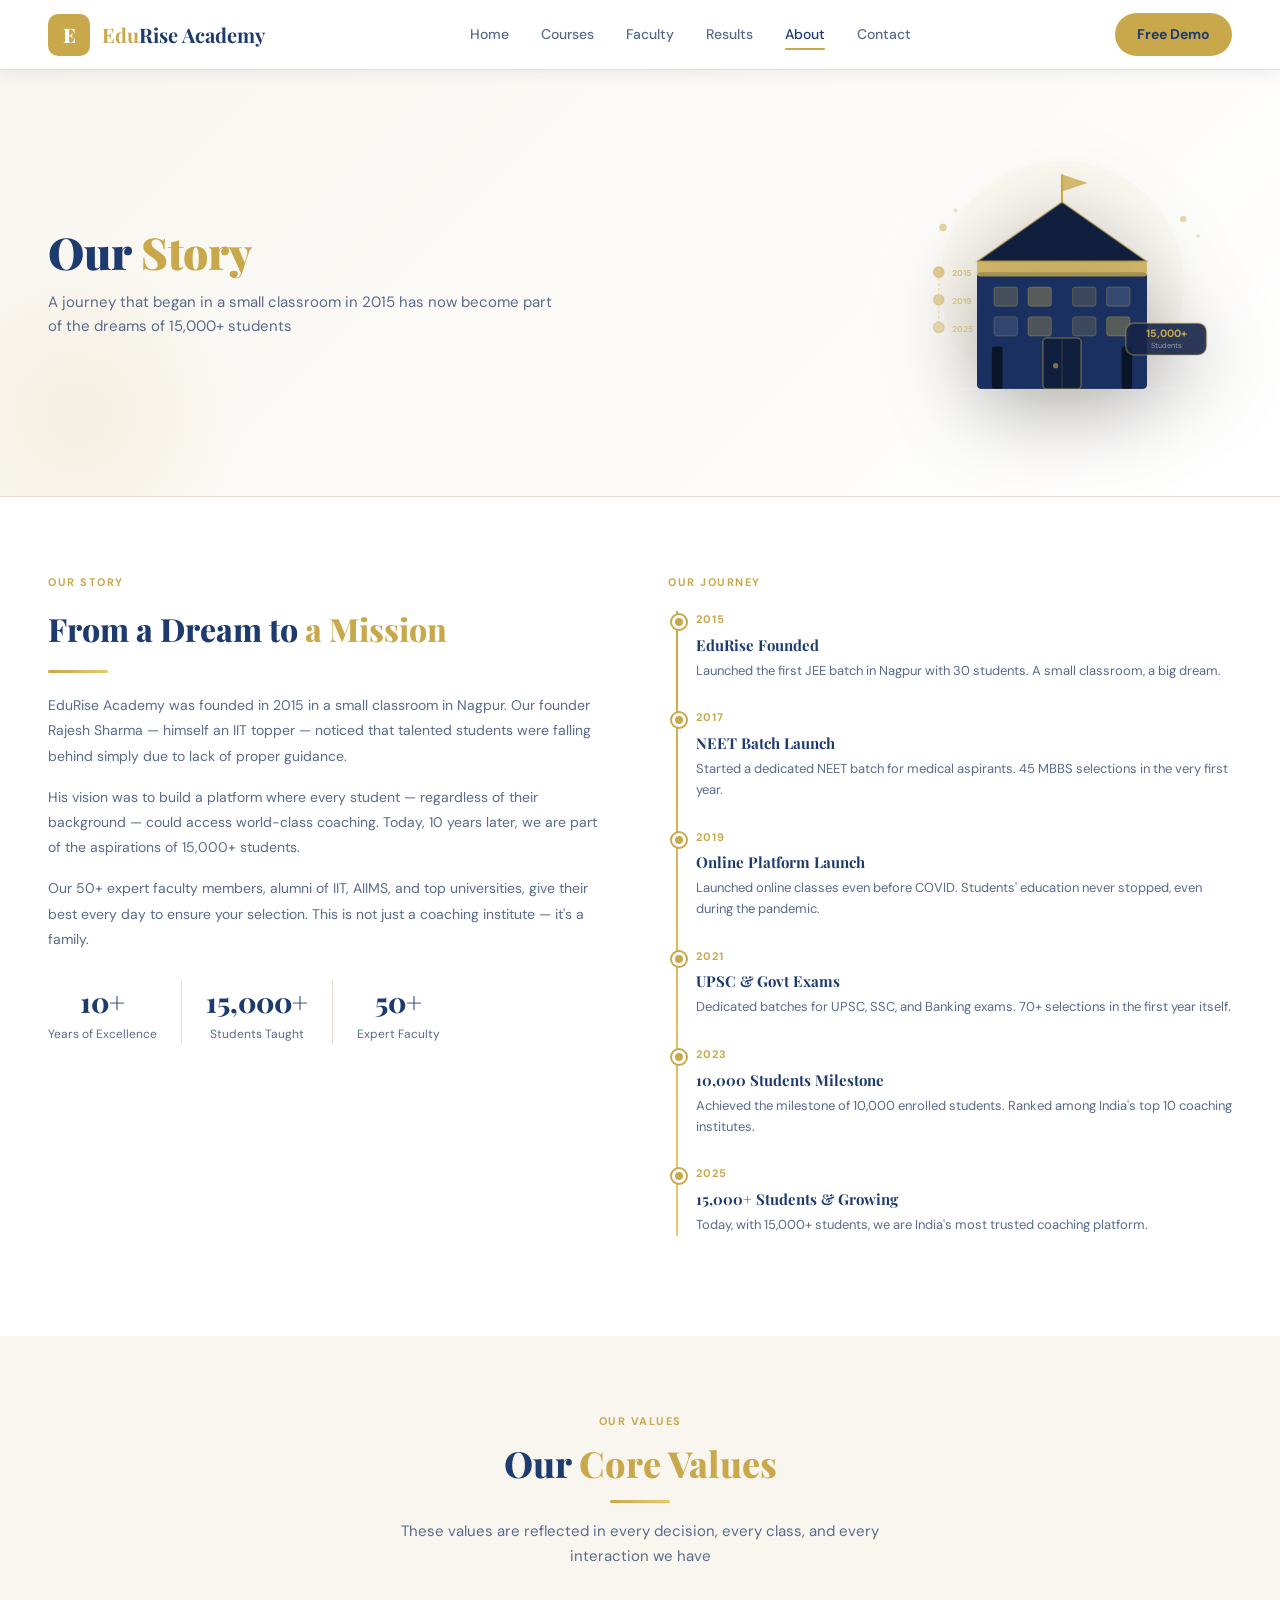
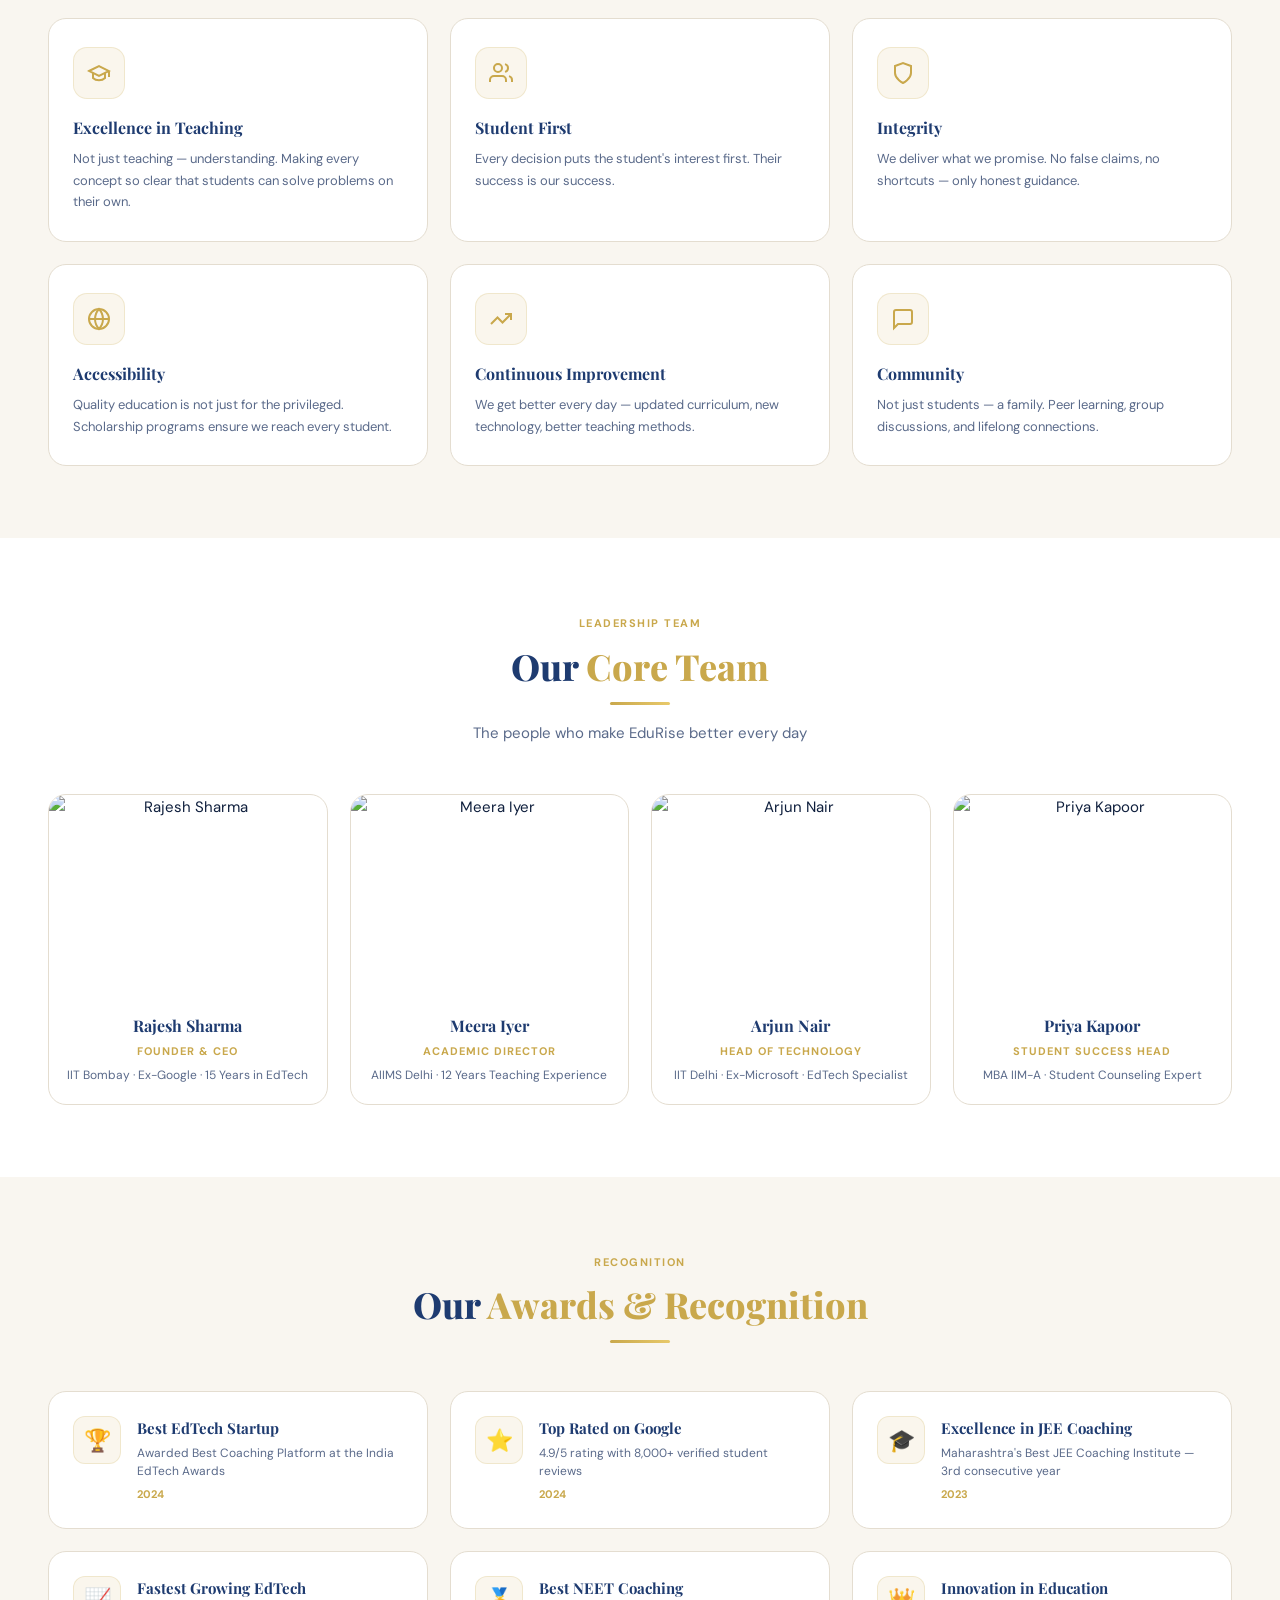
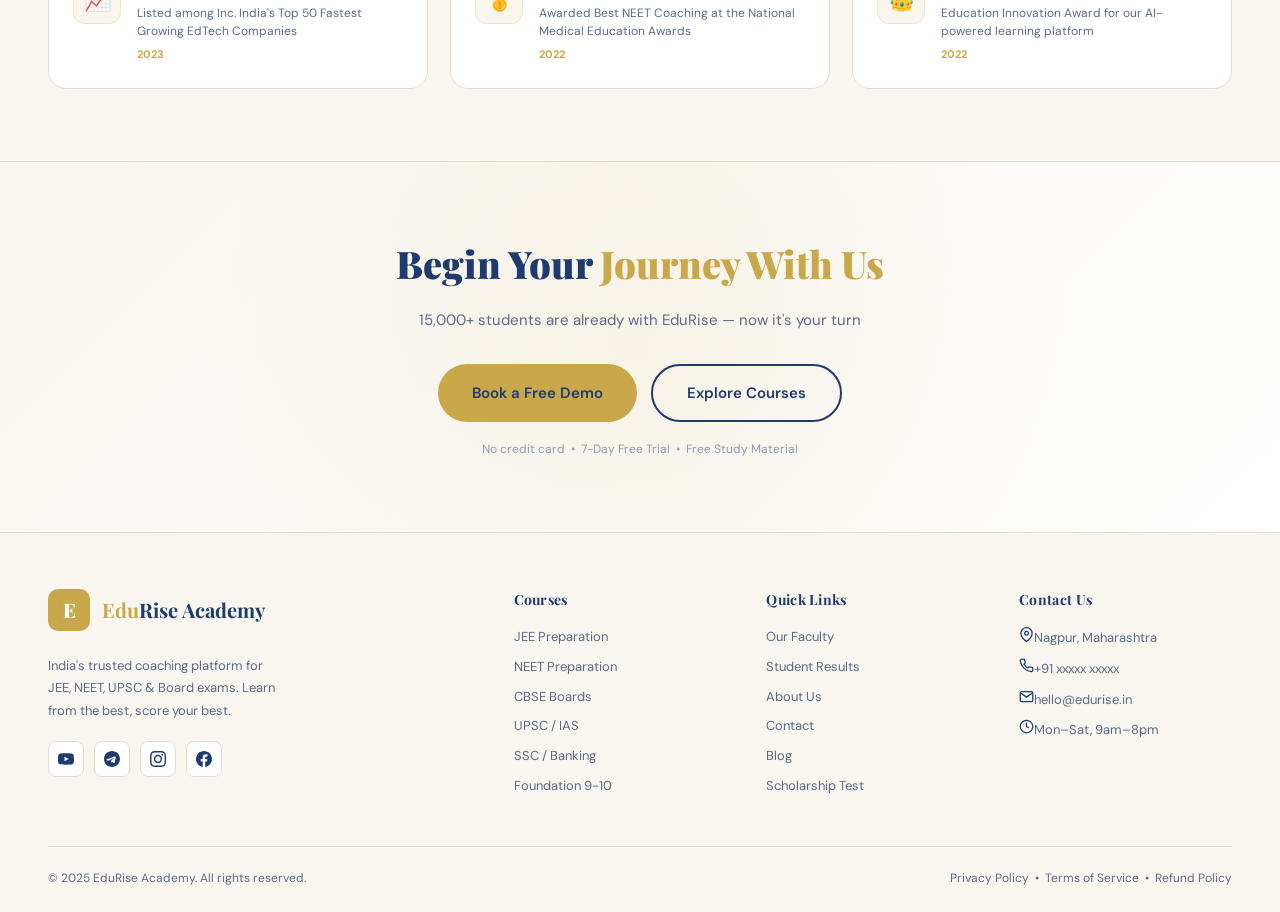
==== commit b0521942: "Refactor styles and update HTML structure for improved design consistency across pages - Updated bac" ====
--- a/about.html
+++ b/about.html
@@ -1,4 +1,4 @@
-﻿<!DOCTYPE html>
+<!DOCTYPE html>
 <html lang="en">
 <head>
 <meta charset="UTF-8">
@@ -6,12 +6,12 @@
 <title>About — EduRise Academy</title>
 <link rel="stylesheet" href="style.css">
 <style>
-.page-hero{background:linear-gradient(135deg,#0f1f3d 0%,#162447 60%,#1a2f5a 100%);color:#fff;padding:64px 48px;position:relative;overflow:hidden;display:grid;grid-template-columns:1fr auto;gap:40px;align-items:center;min-height:280px}
+.page-hero{background:linear-gradient(135deg,var(--off-white) 0%,var(--white) 100%);color:var(--text);padding:64px 48px;position:relative;overflow:hidden;display:grid;grid-template-columns:1fr auto;gap:40px;align-items:center;min-height:280px;border-bottom:1px solid var(--border)}
 .page-hero-content{position:relative;z-index:2}
-.page-hero::before{content:'';position:absolute;left:-80px;bottom:-80px;width:320px;height:320px;border-radius:50%;background:radial-gradient(circle,rgba(201,168,76,.08) 0%,transparent 70%);pointer-events:none}
-.page-hero h1{font-family:'Playfair Display',serif;font-size:44px;font-weight:900;margin-bottom:14px;position:relative;line-height:1.1}
+.page-hero::before{content:'';position:absolute;left:-80px;bottom:-80px;width:320px;height:320px;border-radius:50%;background:radial-gradient(circle,rgba(201,168,76,.12) 0%,transparent 70%);pointer-events:none}
+.page-hero h1{font-family:'Playfair Display',serif;font-size:44px;font-weight:900;color:var(--navy);margin-bottom:14px;position:relative;line-height:1.1}
 .page-hero h1 span{color:var(--gold)}
-.page-hero p{color:rgba(255,255,255,.7);font-size:15px;max-width:520px;position:relative}
+.page-hero p{color:var(--text-muted);font-size:15px;max-width:520px;position:relative}
 .hero-graphic{position:relative;z-index:2;flex-shrink:0;width:340px;display:flex;align-items:center;justify-content:center}
 .hero-graphic svg{width:100%;height:auto;filter:drop-shadow(0 20px 40px rgba(0,0,0,.3))}
 @media(max-width:900px){.page-hero{grid-template-columns:1fr;gap:24px;padding:48px 32px;min-height:auto}.hero-graphic{width:260px;margin:0 auto}}
@@ -53,13 +53,13 @@
 .award-card h4{font-family:'Playfair Display',serif;font-size:15px;font-weight:700;color:var(--navy);margin-bottom:4px}
 .award-card p{font-size:12px;color:var(--text-muted);line-height:1.5}
 .award-year{font-size:11px;font-weight:700;color:var(--gold);margin-top:6px}
-.cta-section{background:linear-gradient(135deg,var(--navy) 0%,#1a2f6a 50%,#0d1b3e 100%);padding:72px 48px;text-align:center;position:relative;overflow:hidden}
+.cta-section{background:linear-gradient(135deg,var(--off-white) 0%,var(--white) 100%);padding:72px 48px;text-align:center;position:relative;overflow:hidden;border-top:1px solid var(--border)}
 .cta-section::before{content:'';position:absolute;inset:0;background:radial-gradient(circle at 50% 50%,rgba(201,168,76,.1) 0%,transparent 65%)}
-.cta-section h2{font-family:'Playfair Display',serif;font-size:38px;font-weight:900;color:#fff;margin-bottom:14px;position:relative}
+.cta-section h2{font-family:'Playfair Display',serif;font-size:38px;font-weight:900;color:var(--navy);margin-bottom:14px;position:relative}
 .cta-section h2 span{color:var(--gold)}
-.cta-section p{color:rgba(255,255,255,.65);font-size:15px;margin-bottom:32px;position:relative}
+.cta-section p{color:var(--text-muted);font-size:15px;margin-bottom:32px;position:relative}
 .cta-actions{display:flex;gap:14px;justify-content:center;flex-wrap:wrap;position:relative}
-.cta-note{margin-top:18px;font-size:12px;color:rgba(255,255,255,.35);position:relative}
+.cta-note{margin-top:18px;font-size:12px;color:var(--text-light);position:relative}
 @media(max-width:900px){
   .story-grid{grid-template-columns:1fr}
   .values-grid{grid-template-columns:repeat(2,1fr)}
@@ -114,7 +114,7 @@
 
 <div class="page-hero">
   <div class="page-hero-content">
-    <div class="breadcrumb"><a href="index.html">Home</a><span>&#8250;</span><span>About</span></div>
+
     <h1>Our <span>Story</span></h1>
     <p>A journey that began in a small classroom in 2015 has now become part of the dreams of 15,000+ students</p>
   </div>
@@ -385,7 +385,7 @@
   <p>15,000+ students are already with EduRise — now it's your turn</p>
   <div class="cta-actions">
     <a href="contact.html" class="btn btn-gold btn-lg">Book a Free Demo</a>
-    <a href="courses.html" class="btn btn-outline-white btn-lg">Explore Courses</a>
+    <a href="courses.html" class="btn btn-outline-navy btn-lg">Explore Courses</a>
   </div>
   <div class="cta-note">No credit card &nbsp;•&nbsp; 7-Day Free Trial &nbsp;•&nbsp; Free Study Material</div>
 </section>
@@ -394,7 +394,7 @@
 <footer>
   <div class="footer-grid">
     <div class="footer-brand">
-      <a href="index.html" class="logo" style="display:inline-flex;margin-bottom:12px"><div class="logo-icon">E</div><div class="logo-text" style="color:#fff"><span>Edu</span>Rise Academy</div></a>
+      <a href="index.html" class="logo" style="display:inline-flex;margin-bottom:12px"><div class="logo-icon">E</div><div class="logo-text" style="color:var(--navy)"><span>Edu</span>Rise Academy</div></a>
       <p>India's trusted coaching platform for JEE, NEET, UPSC & Board exams. Learn from the best, score your best.</p>
       <div class="social-links">
         <a class="social-link" href="#" title="YouTube"><svg viewBox="0 0 24 24" fill="currentColor"><path d="M23.5 6.2a3 3 0 0 0-2.1-2.1C19.5 3.5 12 3.5 12 3.5s-7.5 0-9.4.6A3 3 0 0 0 .5 6.2 31 31 0 0 0 0 12a31 31 0 0 0 .5 5.8 3 3 0 0 0 2.1 2.1c1.9.6 9.4.6 9.4.6s7.5 0 9.4-.6a3 3 0 0 0 2.1-2.1A31 31 0 0 0 24 12a31 31 0 0 0-.5-5.8zM9.7 15.5V8.5l6.3 3.5-6.3 3.5z"/></svg></a>
--- a/style.css
+++ b/style.css
@@ -2,7 +2,7 @@
 
 *{box-sizing:border-box;margin:0;padding:0}
 :root{
-  --navy:#0f1f3d;--navy-light:#162447;--navy-mid:#1a2f5a;
+  --navy:#1e3b70;--navy-light:#284b8a;--navy-mid:#254a85;
   --gold:#c9a84c;--gold-light:#e8c96a;--gold-bg:#fdf6e3;
   --white:#ffffff;--off-white:#f9f6f0;
   --text:#0f1f3d;--text-muted:#5a6a8a;--text-light:#8a9ab8;
@@ -15,14 +15,14 @@
 body{font-family:'DM Sans',sans-serif;background:var(--white);color:var(--text);font-size:15px;line-height:1.6;min-height:100vh}
 
 /* ── NAVBAR ── */
-nav{height:var(--nav-h);display:flex;align-items:center;justify-content:space-between;padding:0 48px;background:var(--navy);position:sticky;top:0;z-index:999;border-bottom:2px solid var(--gold)}
+nav{height:var(--nav-h);display:flex;align-items:center;justify-content:space-between;padding:0 48px;background:var(--white);position:sticky;top:0;z-index:999;border-bottom:1px solid var(--border);box-shadow:var(--shadow)}
 .logo{display:flex;align-items:center;gap:12px;text-decoration:none}
-.logo-icon{width:42px;height:42px;background:var(--gold);border-radius:10px;display:flex;align-items:center;justify-content:center;color:var(--navy);font-size:20px;font-weight:900;font-family:'Playfair Display',serif}
-.logo-text{font-family:'Playfair Display',serif;font-size:20px;font-weight:700;color:#fff}
+.logo-icon{width:42px;height:42px;background:var(--gold);border-radius:10px;display:flex;align-items:center;justify-content:center;color:var(--white);font-size:20px;font-weight:900;font-family:'Playfair Display',serif}
+.logo-text{font-family:'Playfair Display',serif;font-size:20px;font-weight:700;color:var(--navy)}
 .logo-text span{color:var(--gold)}
 .nav-links{display:flex;align-items:center;gap:4px}
-.nav-links a{color:rgba(255,255,255,.75);text-decoration:none;font-size:14px;font-weight:500;padding:8px 14px;border-radius:8px;transition:all .2s;position:relative}
-.nav-links a:hover,.nav-links a.active{color:#fff}
+.nav-links a{color:var(--text-muted);text-decoration:none;font-size:14px;font-weight:500;padding:8px 14px;border-radius:8px;transition:all .2s;position:relative}
+.nav-links a:hover,.nav-links a.active{color:var(--navy)}
 .nav-links a::after{content:'';position:absolute;bottom:4px;left:14px;right:14px;height:2px;background:var(--gold);border-radius:2px;transform:scaleX(0);transition:transform .2s}
 .nav-links a:hover::after,.nav-links a.active::after{transform:scaleX(1)}
 .nav-btns{display:flex;gap:10px;align-items:center}
@@ -31,15 +31,15 @@
 
 /* ── HAMBURGER (base — hidden by default, shown via media query) ── */
 .hamburger{display:none;flex-direction:column;gap:5px;cursor:pointer;padding:6px;background:none;border:none}
-.hamburger span{display:block;width:22px;height:2px;background:#fff;border-radius:2px;transition:all .3s}
+.hamburger span{display:block;width:22px;height:2px;background:var(--navy);border-radius:2px;transition:all .3s}
 .hamburger.open span:nth-child(1){transform:translateY(7px) rotate(45deg)}
 .hamburger.open span:nth-child(2){opacity:0}
 .hamburger.open span:nth-child(3){transform:translateY(-7px) rotate(-45deg)}
-.mobile-nav{display:none;position:fixed;inset:0;top:70px;background:var(--navy);z-index:998;padding:20px;flex-direction:column;gap:4px;border-top:1px solid rgba(201,168,76,.3);overflow-y:auto}
+.mobile-nav{display:none;position:fixed;inset:0;top:70px;background:var(--white);z-index:998;padding:20px;flex-direction:column;gap:4px;border-top:1px solid var(--border);overflow-y:auto}
 .mobile-nav.open{display:flex}
-.mobile-nav a{color:rgba(255,255,255,.8);text-decoration:none;font-size:15px;font-weight:500;padding:13px 16px;border-radius:10px;transition:all .2s;border-bottom:1px solid rgba(255,255,255,.06)}
-.mobile-nav a:hover,.mobile-nav a.active{color:var(--gold);background:rgba(201,168,76,.08)}
-.mobile-nav-btns{margin-top:16px;padding-top:16px;border-top:1px solid rgba(255,255,255,.1)}
+.mobile-nav a{color:var(--text);text-decoration:none;font-size:15px;font-weight:500;padding:13px 16px;border-radius:10px;transition:all .2s;border-bottom:1px solid var(--border)}
+.mobile-nav a:hover,.mobile-nav a.active{color:var(--navy);background:var(--off-white)}
+.mobile-nav-btns{margin-top:16px;padding-top:16px;border-top:1px solid var(--border)}
 
 /* ── BUTTONS ── */
 .btn{display:inline-flex;align-items:center;gap:6px;padding:12px 26px;border-radius:var(--radius-pill);border:none;cursor:pointer;font-family:'DM Sans',sans-serif;font-weight:600;font-size:14px;transition:all .22s;text-decoration:none}
@@ -65,33 +65,33 @@
 .section-header p{color:var(--text-muted);font-size:15px;max-width:540px;margin:0 auto;line-height:1.7}
 
 /* ── STATS BAR ── */
-.stats-bar{display:grid;grid-template-columns:repeat(4,1fr);background:var(--navy-mid);padding:0;border-top:1px solid rgba(201,168,76,.2);border-bottom:1px solid rgba(201,168,76,.2)}
-.stat-item{text-align:center;padding:22px 16px;border-right:1px solid rgba(255,255,255,.08)}
+.stats-bar{display:grid;grid-template-columns:repeat(4,1fr);background:var(--off-white);padding:0;border-top:1px solid var(--border);border-bottom:1px solid var(--border)}
+.stat-item{text-align:center;padding:22px 16px;border-right:1px solid var(--border)}
 .stat-item:last-child{border-right:none}
 .stat-icon{width:28px;height:28px;color:var(--gold);margin:0 auto 8px;display:block}
-.stat-num{font-family:'Playfair Display',serif;font-size:26px;font-weight:800;color:#fff;line-height:1}
-.stat-label{font-size:12px;color:rgba(255,255,255,.55);margin-top:4px;font-weight:500}
+.stat-num{font-family:'Playfair Display',serif;font-size:26px;font-weight:800;color:var(--navy);line-height:1}
+.stat-label{font-size:12px;color:var(--text-muted);margin-top:4px;font-weight:500}
 
 /* ── CARD ── */
 .card{background:var(--white);border:1px solid var(--border);border-radius:var(--radius-lg);transition:all .25s}
 .card:hover{box-shadow:var(--shadow-lg);transform:translateY(-4px)}
 
 /* ── FOOTER ── */
-footer{background:var(--navy);color:rgba(255,255,255,.7);padding:56px 48px 24px;border-top:2px solid var(--gold)}
+footer{background:var(--off-white);color:var(--text-muted);padding:56px 48px 24px;border-top:1px solid var(--border)}
 .footer-grid{display:grid;grid-template-columns:2fr 1fr 1fr 1fr;gap:40px;margin-bottom:40px}
-.footer-brand p{font-size:13px;line-height:1.75;margin-top:12px;color:rgba(255,255,255,.45);max-width:240px}
-.footer-col h4{font-family:'Playfair Display',serif;font-size:14px;font-weight:700;color:var(--gold);margin-bottom:16px;letter-spacing:.3px}
-.footer-col a{display:block;color:rgba(255,255,255,.5);text-decoration:none;font-size:13px;margin-bottom:9px;transition:color .2s}
-.footer-col a:hover{color:var(--gold)}
-.footer-bottom{border-top:1px solid rgba(255,255,255,.08);padding-top:22px;display:flex;align-items:center;justify-content:space-between}
-.footer-bottom p{font-size:12px;color:rgba(255,255,255,.35)}
+.footer-brand p{font-size:13px;line-height:1.75;margin-top:12px;color:var(--text-muted);max-width:240px}
+.footer-col h4{font-family:'Playfair Display',serif;font-size:14px;font-weight:700;color:var(--navy);margin-bottom:16px;letter-spacing:.3px}
+.footer-col a{display:block;color:var(--text-muted);text-decoration:none;font-size:13px;margin-bottom:9px;transition:color .2s}
+.footer-col a:hover{color:var(--navy)}
+.footer-bottom{border-top:1px solid var(--border);padding-top:22px;display:flex;align-items:center;justify-content:space-between}
+.footer-bottom p{font-size:12px;color:var(--text-muted)}
 .social-links{display:flex;gap:10px;margin-top:18px}
-.social-link{width:36px;height:36px;border-radius:8px;background:rgba(255,255,255,.07);border:1px solid rgba(201,168,76,.2);display:flex;align-items:center;justify-content:center;color:rgba(255,255,255,.6);text-decoration:none;transition:all .2s}
+.social-link{width:36px;height:36px;border-radius:8px;background:var(--white);border:1px solid var(--border);display:flex;align-items:center;justify-content:center;color:var(--navy);text-decoration:none;transition:all .2s}
 .social-link svg{width:16px;height:16px}
-.social-link:hover{background:var(--gold);color:var(--navy)}
-.footer-contact-link{display:flex;align-items:center;gap:10px;color:rgba(255,255,255,.5);text-decoration:none;font-size:13px;margin-bottom:10px;transition:color .2s}
-.footer-contact-link:hover{color:var(--gold)}
-.footer-contact-icon{width:15px;height:15px;flex-shrink:0;color:var(--gold)}
+.social-link:hover{background:var(--navy);color:var(--white)}
+.footer-contact-link{display:flex;align-items:center;gap:10px;color:var(--text-muted);text-decoration:none;font-size:13px;margin-bottom:10px;transition:color .2s}
+.footer-contact-link:hover{color:var(--navy)}
+.footer-contact-icon{width:15px;height:15px;flex-shrink:0;color:var(--navy)}
 
 /* ── FORM ── */
 .form-group{margin-bottom:18px}
@@ -121,15 +121,15 @@
 /* ── RESPONSIVE ── */
 /* ── HAMBURGER ── */
 .hamburger{display:none;flex-direction:column;gap:5px;cursor:pointer;padding:6px;background:none;border:none}
-.hamburger span{display:block;width:22px;height:2px;background:#fff;border-radius:2px;transition:all .3s}
+.hamburger span{display:block;width:22px;height:2px;background:var(--navy);border-radius:2px;transition:all .3s}
 .hamburger.open span:nth-child(1){transform:translateY(7px) rotate(45deg)}
 .hamburger.open span:nth-child(2){opacity:0}
 .hamburger.open span:nth-child(3){transform:translateY(-7px) rotate(-45deg)}
-.mobile-nav{display:none;position:fixed;inset:0;top:70px;background:var(--navy);z-index:998;padding:20px;flex-direction:column;gap:4px;border-top:1px solid rgba(201,168,76,.3);overflow-y:auto}
+.mobile-nav{display:none;position:fixed;inset:0;top:70px;background:var(--white);z-index:998;padding:20px;flex-direction:column;gap:4px;border-top:1px solid var(--border);overflow-y:auto}
 .mobile-nav.open{display:flex}
-.mobile-nav a{color:rgba(255,255,255,.8);text-decoration:none;font-size:15px;font-weight:500;padding:13px 16px;border-radius:10px;transition:all .2s;border-bottom:1px solid rgba(255,255,255,.06)}
-.mobile-nav a:hover,.mobile-nav a.active{color:var(--gold);background:rgba(201,168,76,.08)}
-.mobile-nav-btns{margin-top:16px;padding-top:16px;border-top:1px solid rgba(255,255,255,.1)}
+.mobile-nav a{color:var(--text);text-decoration:none;font-size:15px;font-weight:500;padding:13px 16px;border-radius:10px;transition:all .2s;border-bottom:1px solid var(--border)}
+.mobile-nav a:hover,.mobile-nav a.active{color:var(--navy);background:var(--off-white)}
+.mobile-nav-btns{margin-top:16px;padding-top:16px;border-top:1px solid var(--border)}
 
 @media(max-width:900px){
   .footer-grid{grid-template-columns:1fr 1fr;gap:28px}
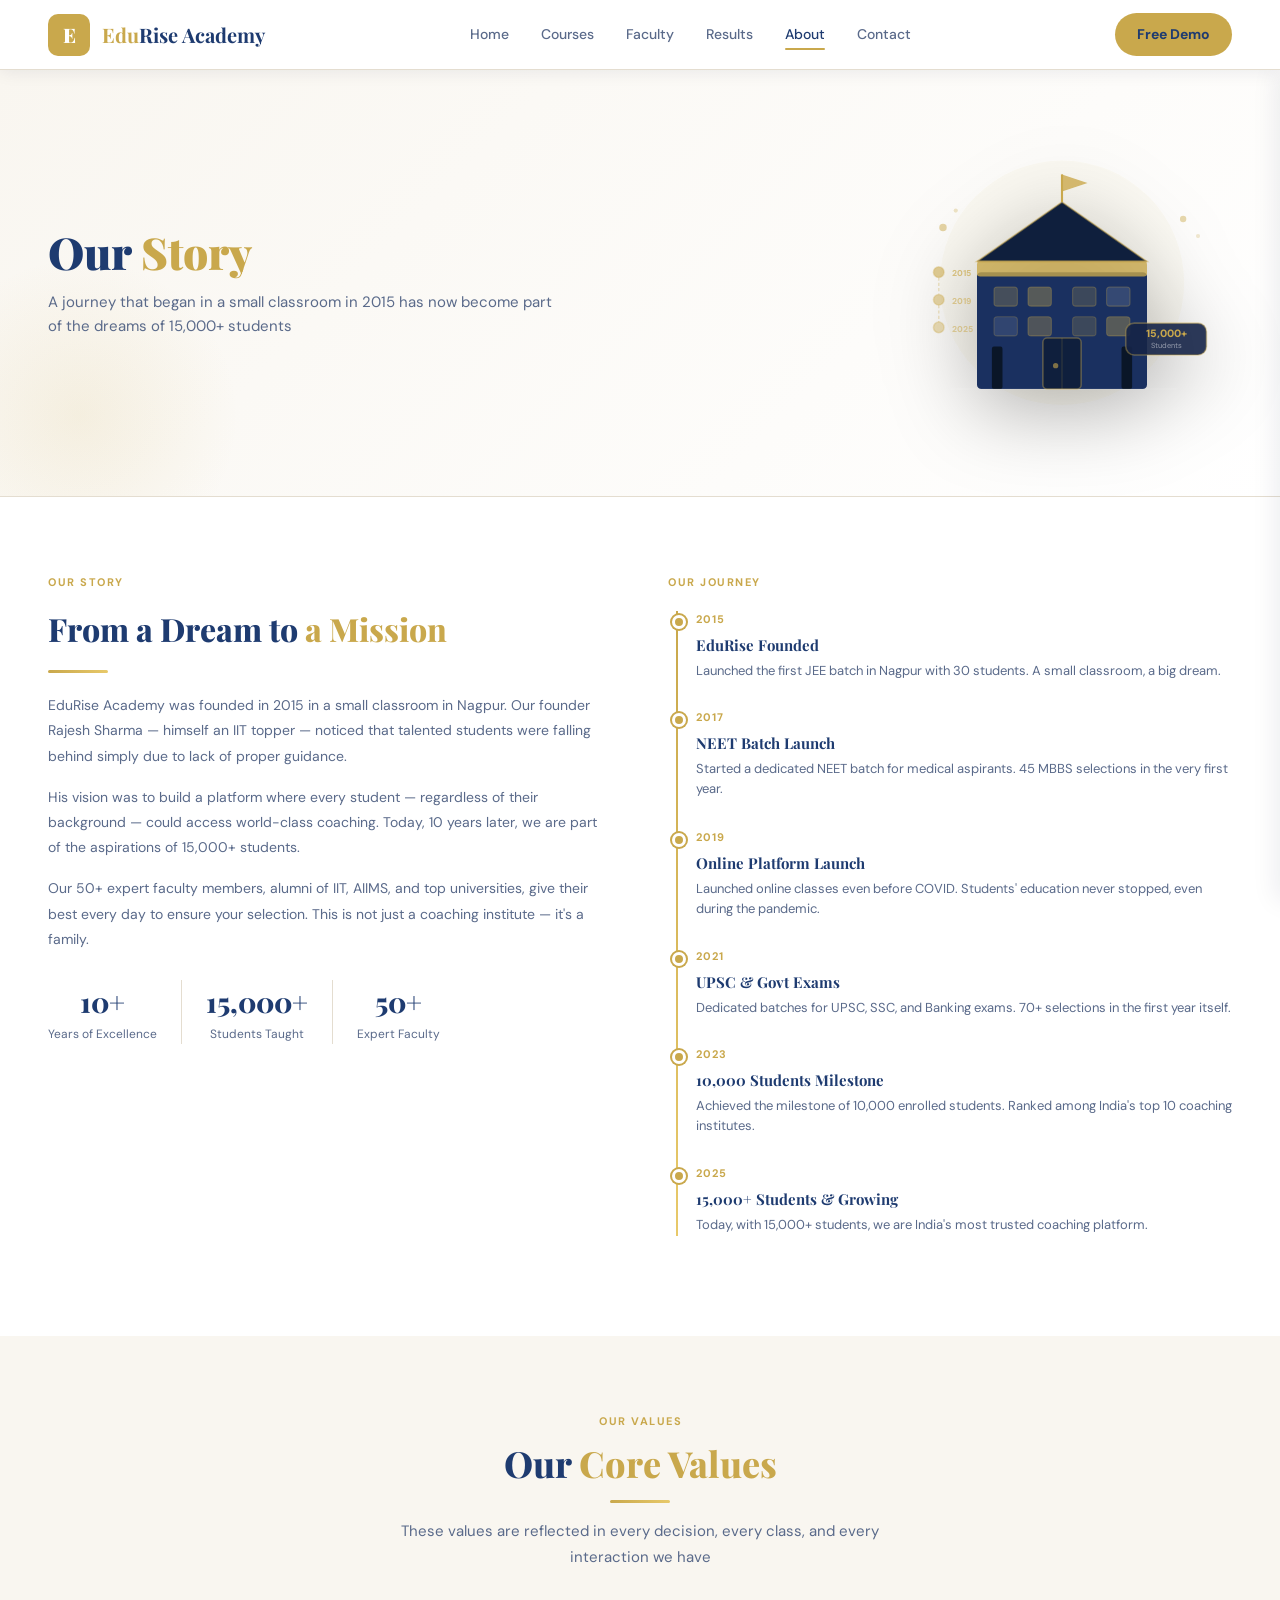
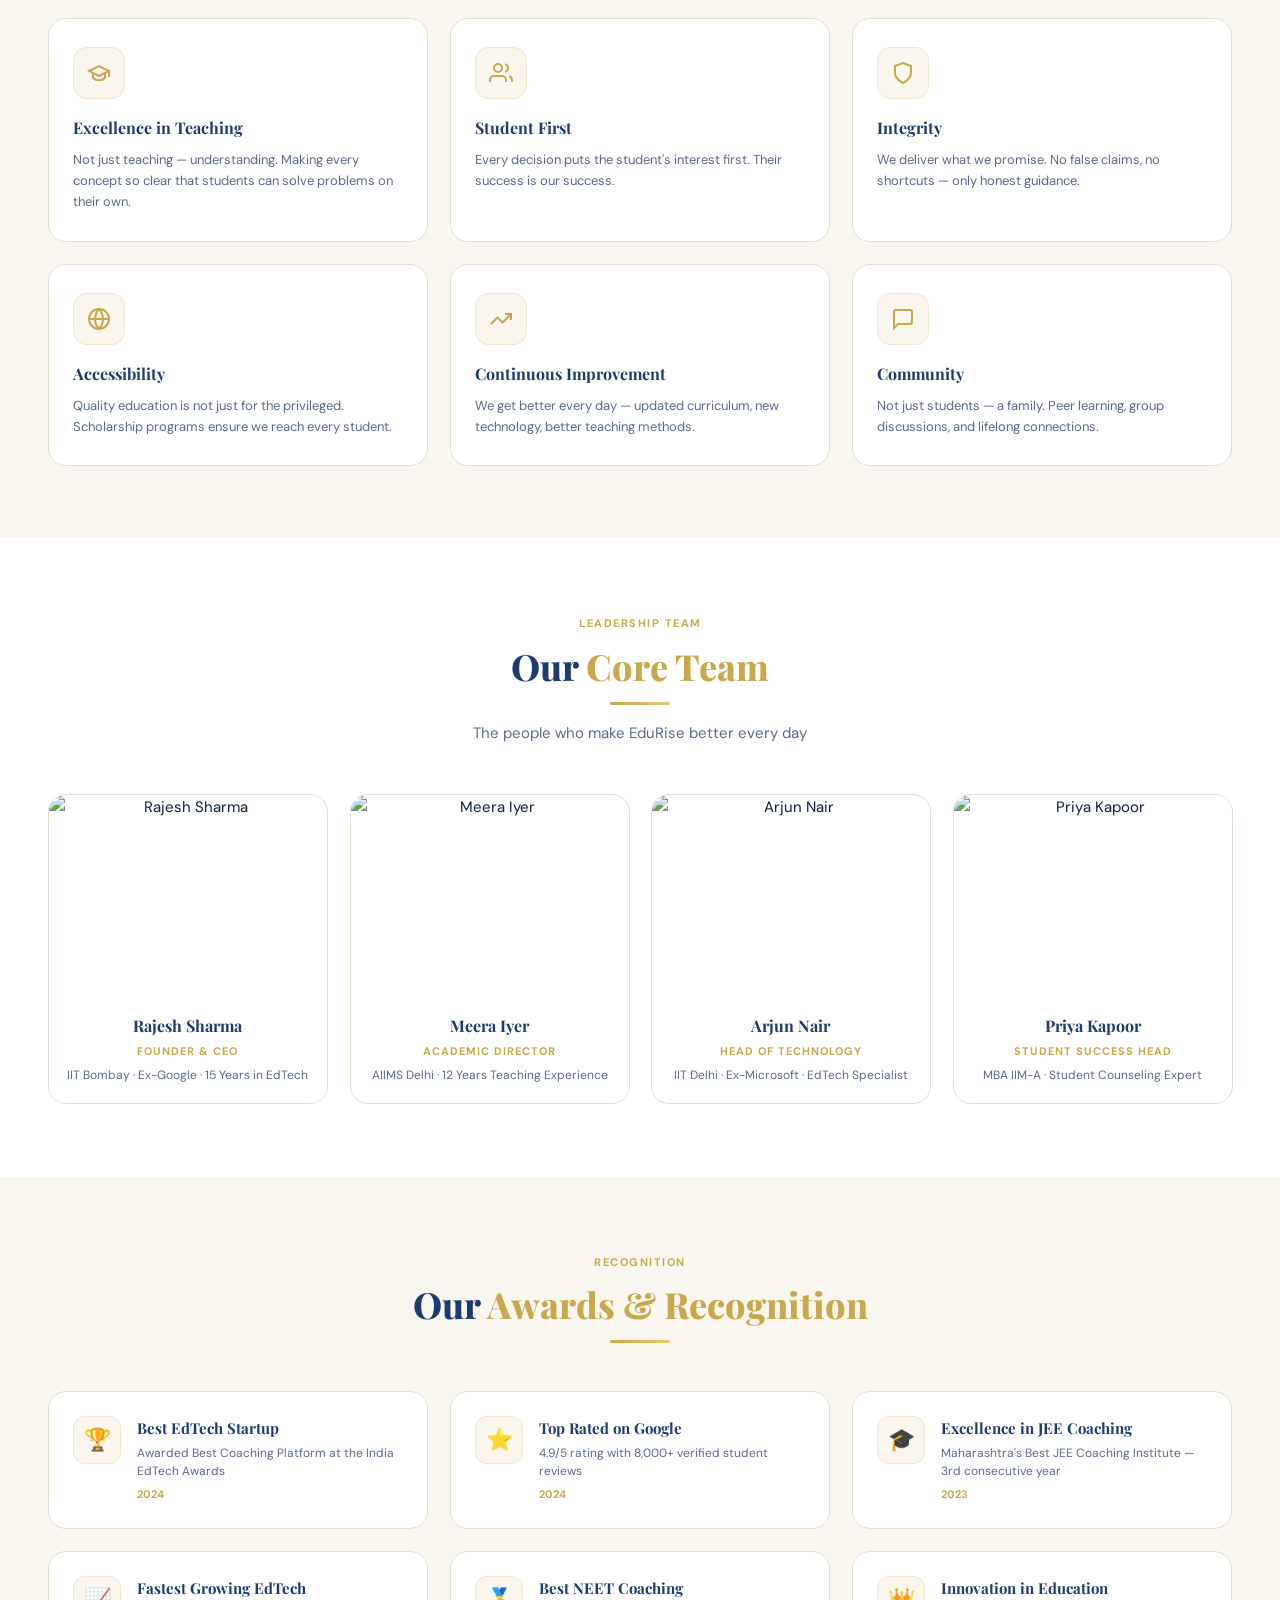
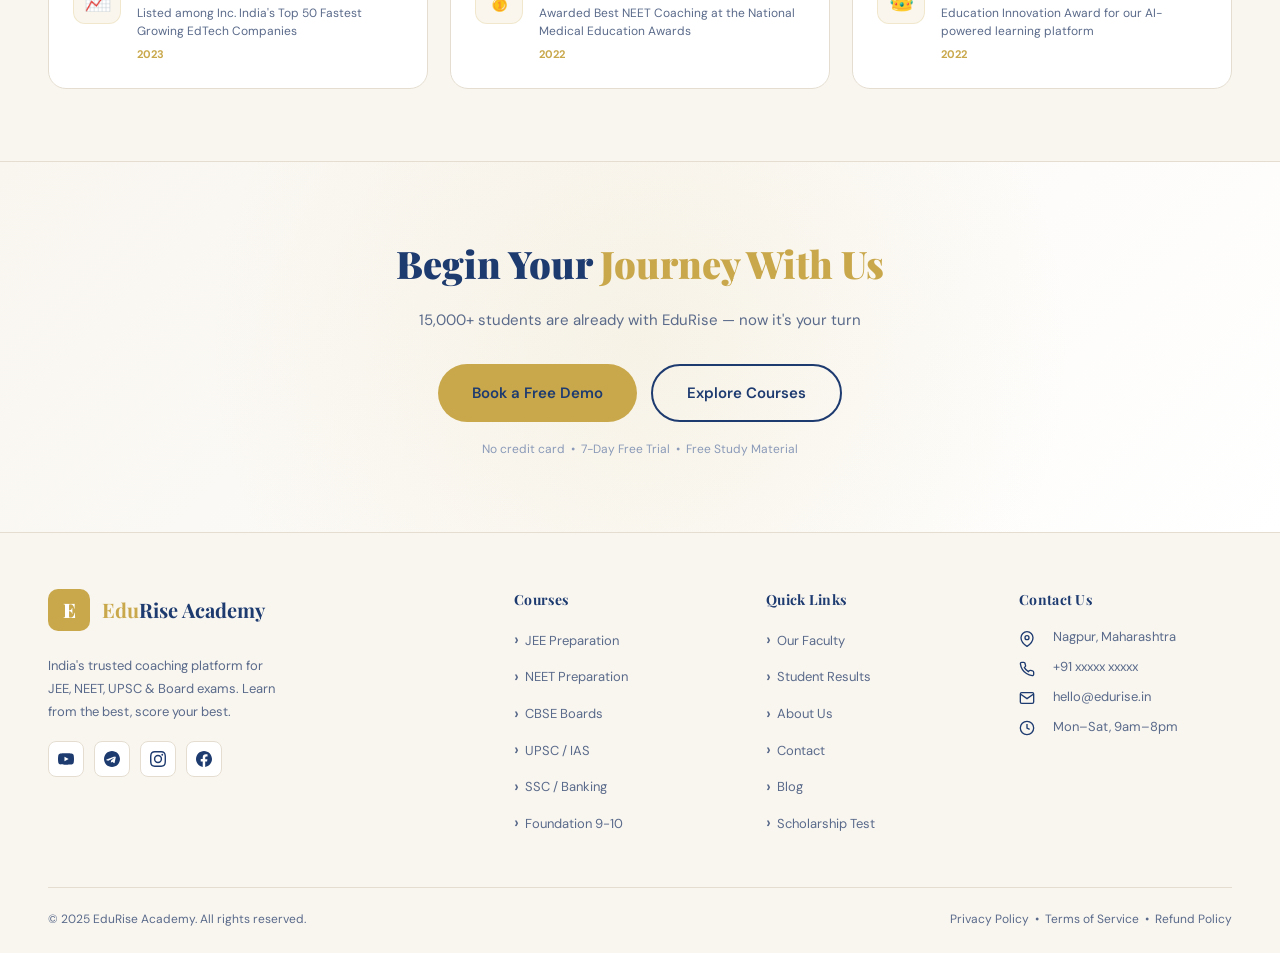
==== commit f1626715: "Enhance scroll animations across multiple pages using IntersectionObserver and CSS transitions. Upda" ====
--- a/about.html
+++ b/about.html
@@ -1,4 +1,4 @@
-<!DOCTYPE html>
+﻿<!DOCTYPE html>
 <html lang="en">
 <head>
 <meta charset="UTF-8">
@@ -439,6 +439,186 @@
   document.getElementById('hamburger').classList.toggle('open');
   document.getElementById('mobileNav').classList.toggle('open');
 }
+// ENHANCED SCROLL ANIMATION SCRIPT
+// Replace old IntersectionObserver block with this full script
+
+(function(){
+  // ── CSS for all animation variants ──
+  var style = document.createElement('style');
+  style.textContent = `
+    /* Base reveal state */
+    .sa{opacity:0;transition-property:opacity,transform;transition-timing-function:cubic-bezier(.22,.8,.44,1);transition-duration:.55s;will-change:opacity,transform}
+    .sa.visible{opacity:1;transform:none!important}
+
+    /* Variants */
+    .sa-up{transform:translateY(32px)}
+    .sa-down{transform:translateY(-24px)}
+    .sa-left{transform:translateX(-36px)}
+    .sa-right{transform:translateX(36px)}
+    .sa-scale{transform:scale(.88)}
+    .sa-fade{transform:none}
+
+    /* Stagger delays */
+    .sa-d1{transition-delay:.05s}
+    .sa-d2{transition-delay:.12s}
+    .sa-d3{transition-delay:.19s}
+    .sa-d4{transition-delay:.26s}
+    .sa-d5{transition-delay:.33s}
+    .sa-d6{transition-delay:.40s}
+    .sa-d7{transition-delay:.47s}
+    .sa-d8{transition-delay:.54s}
+  `;
+  document.head.appendChild(style);
+
+  // ── Tag individual elements with animation classes ──
+  function tagElements(){
+    // Section headers
+    document.querySelectorAll('.section-label').forEach(function(el){
+      addClass(el,'sa sa-up sa-d1');
+    });
+    document.querySelectorAll('.section-header h2').forEach(function(el){
+      addClass(el,'sa sa-up sa-d2');
+    });
+    document.querySelectorAll('.section-header p, .section-header .gold-divider').forEach(function(el){
+      addClass(el,'sa sa-up sa-d3');
+    });
+
+    // Stat items — staggered
+    document.querySelectorAll('.stats-bar').forEach(function(bar){
+      bar.querySelectorAll('.stat-item').forEach(function(el,i){
+        addClass(el,'sa sa-up sa-d'+(i+1));
+      });
+    });
+
+    // Course cards — staggered
+    document.querySelectorAll('.courses-grid .course-card, .courses-grid > a').forEach(function(el,i){
+      addClass(el,'sa sa-up sa-d'+(Math.min(i%3,5)+1));
+    });
+
+    // Why / value cards
+    document.querySelectorAll('.why-card, .value-card').forEach(function(el,i){
+      addClass(el,'sa sa-up sa-d'+(Math.min(i%3,5)+1));
+    });
+
+    // Faculty / Team cards
+    document.querySelectorAll('.faculty-card, .team-card').forEach(function(el,i){
+      addClass(el,'sa sa-scale sa-d'+(Math.min(i%4,5)+1));
+    });
+
+    // Testimonial cards
+    document.querySelectorAll('.testi-card').forEach(function(el,i){
+      addClass(el,'sa sa-up sa-d'+(Math.min(i%3,5)+1));
+    });
+
+    // Award cards
+    document.querySelectorAll('.award-card').forEach(function(el,i){
+      addClass(el,'sa sa-left sa-d'+(Math.min(i%3,5)+1));
+    });
+
+    // Timeline items
+    document.querySelectorAll('.timeline-item').forEach(function(el,i){
+      addClass(el,'sa sa-left sa-d'+(Math.min(i,5)+1));
+    });
+
+    // Contact info items
+    document.querySelectorAll('.contact-info-item').forEach(function(el,i){
+      addClass(el,'sa sa-left sa-d'+(i+1));
+    });
+
+    // Contact form (slide from right)
+    document.querySelectorAll('.contact-form-card, .contact-map-card').forEach(function(el){
+      addClass(el,'sa sa-right sa-d2');
+    });
+
+    // Hero elements
+    document.querySelectorAll('.hero-badge, .hero-content .btn, .hero-content h1').forEach(function(el,i){
+      addClass(el,'sa sa-up sa-d'+(i+1));
+    });
+    document.querySelectorAll('.hero-right, .hero-graphic').forEach(function(el){
+      addClass(el,'sa sa-scale sa-d2');
+    });
+    document.querySelectorAll('.hero-float-card').forEach(function(el,i){
+      addClass(el,'sa sa-up sa-d'+(i+3));
+    });
+    document.querySelectorAll('.hero-float-card2').forEach(function(el){
+      addClass(el,'sa sa-up sa-d4');
+    });
+    document.querySelectorAll('.h-stat-divider,.h-stat-num,.h-stat-label').forEach(function(el,i){
+      addClass(el,'sa sa-up sa-d'+(Math.min(i%3,5)+3));
+    });
+
+    // Page hero (inner page)
+    document.querySelectorAll('.page-hero-content').forEach(function(el){
+      addClass(el,'sa sa-left sa-d1');
+    });
+
+    // Result / topper cards
+    document.querySelectorAll('.result-card, .topper-card').forEach(function(el,i){
+      addClass(el,'sa sa-up sa-d'+(Math.min(i%4,5)+1));
+    });
+
+    // Teacher cards
+    document.querySelectorAll('.teacher-card').forEach(function(el,i){
+      addClass(el,'sa sa-up sa-d'+(Math.min(i%3,5)+1));
+    });
+
+    // CTA section inner content
+    document.querySelectorAll('.cta-section h2, .cta-section p, .cta-section .btn').forEach(function(el,i){
+      addClass(el,'sa sa-up sa-d'+(i+1));
+    });
+
+    // Footer columns
+    document.querySelectorAll('.footer-grid > div').forEach(function(el,i){
+      addClass(el,'sa sa-up sa-d'+(i+1));
+    });
+
+    // FAQ items
+    document.querySelectorAll('.faq-item').forEach(function(el,i){
+      addClass(el,'sa sa-up sa-d'+(Math.min(i%5,5)+1));
+    });
+
+    // Social contact grid items
+    document.querySelectorAll('.social-contact-grid > div').forEach(function(el,i){
+      addClass(el,'sa sa-up sa-d'+(i+1));
+    });
+
+    // Chart section
+    document.querySelectorAll('.chart-section').forEach(function(el){
+      addClass(el,'sa sa-up sa-d1');
+    });
+
+    // Gold divider lines
+    document.querySelectorAll('.gold-divider').forEach(function(el){
+      addClass(el,'sa sa-scale sa-d3');
+    });
+  }
+
+  function addClass(el, classes){
+    // Don't double-tag
+    if(el.classList.contains('sa')) return;
+    classes.split(' ').forEach(function(c){ if(c) el.classList.add(c); });
+  }
+
+  // ── IntersectionObserver ──
+  var observer = new IntersectionObserver(function(entries){
+    entries.forEach(function(entry){
+      if(entry.isIntersecting){
+        entry.target.classList.add('visible');
+        observer.unobserve(entry.target);
+      }
+    });
+  },{threshold:0, rootMargin:'0px 0px -40px 0px'});
+
+  function observeAll(){
+    document.querySelectorAll('.sa').forEach(function(el){
+      observer.observe(el);
+    });
+  }
+
+  // Run after DOM
+  tagElements();
+  observeAll();
+})();
 </script>
 </body>
 </html>
--- a/style.css
+++ b/style.css
@@ -35,10 +35,12 @@
 .hamburger.open span:nth-child(1){transform:translateY(7px) rotate(45deg)}
 .hamburger.open span:nth-child(2){opacity:0}
 .hamburger.open span:nth-child(3){transform:translateY(-7px) rotate(-45deg)}
-.mobile-nav{display:none;position:fixed;inset:0;top:70px;background:var(--white);z-index:998;padding:20px;flex-direction:column;gap:4px;border-top:1px solid var(--border);overflow-y:auto}
-.mobile-nav.open{display:flex}
-.mobile-nav a{color:var(--text);text-decoration:none;font-size:15px;font-weight:500;padding:13px 16px;border-radius:10px;transition:all .2s;border-bottom:1px solid var(--border)}
-.mobile-nav a:hover,.mobile-nav a.active{color:var(--navy);background:var(--off-white)}
+.mobile-nav{display:flex;position:fixed;top:70px;bottom:0;right:0;width:300px;max-width:100%;background:var(--white);z-index:998;padding:20px;flex-direction:column;gap:4px;border-left:1px solid var(--border);overflow-y:auto;transform:translateX(100%);transition:transform 0.3s cubic-bezier(0.4, 0, 0.2, 1);box-shadow:-4px 0 24px rgba(15,31,61,.08)}
+.mobile-nav.open{transform:translateX(0)}
+.mobile-nav a{color:var(--text);text-decoration:none;font-size:15px;font-weight:500;padding:13px 16px;border-radius:0;transition:color .2s;border-bottom:1px solid var(--border);position:relative;background:transparent!important;-webkit-tap-highlight-color:transparent}
+.mobile-nav a::after{content:'';position:absolute;bottom:-1px;left:0;right:0;height:2px;background:var(--gold);border-radius:2px;transform:scaleX(0);transition:transform .2s;transform-origin:left}
+.mobile-nav a:hover,.mobile-nav a.active{color:var(--navy);background:transparent!important;box-shadow:none}
+.mobile-nav a:hover::after,.mobile-nav a.active::after{transform:scaleX(1)}
 .mobile-nav-btns{margin-top:16px;padding-top:16px;border-top:1px solid var(--border)}
 
 /* ── BUTTONS ── */
@@ -81,17 +83,20 @@
 .footer-grid{display:grid;grid-template-columns:2fr 1fr 1fr 1fr;gap:40px;margin-bottom:40px}
 .footer-brand p{font-size:13px;line-height:1.75;margin-top:12px;color:var(--text-muted);max-width:240px}
 .footer-col h4{font-family:'Playfair Display',serif;font-size:14px;font-weight:700;color:var(--navy);margin-bottom:16px;letter-spacing:.3px}
-.footer-col a{display:block;color:var(--text-muted);text-decoration:none;font-size:13px;margin-bottom:9px;transition:color .2s}
+.footer-col a{display:flex;align-items:center;color:var(--text-muted);text-decoration:none;font-size:13px;margin-bottom:9px;transition:color .2s}
+.footer-col a:not(.footer-contact-link)::before{content:'›';font-size:16px;margin-right:6px;font-weight:600;margin-bottom:2px}
 .footer-col a:hover{color:var(--navy)}
+.footer-col a:hover:not(.footer-contact-link)::before{color:var(--navy)}
 .footer-bottom{border-top:1px solid var(--border);padding-top:22px;display:flex;align-items:center;justify-content:space-between}
 .footer-bottom p{font-size:12px;color:var(--text-muted)}
 .social-links{display:flex;gap:10px;margin-top:18px}
 .social-link{width:36px;height:36px;border-radius:8px;background:var(--white);border:1px solid var(--border);display:flex;align-items:center;justify-content:center;color:var(--navy);text-decoration:none;transition:all .2s}
 .social-link svg{width:16px;height:16px}
 .social-link:hover{background:var(--navy);color:var(--white)}
-.footer-contact-link{display:flex;align-items:center;gap:10px;color:var(--text-muted);text-decoration:none;font-size:13px;margin-bottom:10px;transition:color .2s}
+.footer-contact-link{display:flex;align-items:flex-start;gap:14px;color:var(--text-muted);text-decoration:none;font-size:13px;margin-bottom:12px;transition:color .2s}
 .footer-contact-link:hover{color:var(--navy)}
-.footer-contact-icon{width:15px;height:15px;flex-shrink:0;color:var(--navy)}
+.footer-contact-icon{width:16px;height:16px;flex-shrink:0;color:var(--navy);margin-top:2px;margin-right:4px}
+
 
 /* ── FORM ── */
 .form-group{margin-bottom:18px}
@@ -118,18 +123,13 @@
 /* ── DIVIDER ── */
 .gold-divider{width:60px;height:3px;background:linear-gradient(90deg,var(--gold),var(--gold-light));border-radius:2px;margin:14px auto 0}
 
+/* ── SCROLL ANIMATION ── */
+.reveal{opacity:0;transform:translateY(18px);transition:opacity .3s ease,transform .3s ease;will-change:opacity,transform}
+.reveal.visible{opacity:1;transform:none}
+
 /* ── RESPONSIVE ── */
 /* ── HAMBURGER ── */
-.hamburger{display:none;flex-direction:column;gap:5px;cursor:pointer;padding:6px;background:none;border:none}
-.hamburger span{display:block;width:22px;height:2px;background:var(--navy);border-radius:2px;transition:all .3s}
-.hamburger.open span:nth-child(1){transform:translateY(7px) rotate(45deg)}
-.hamburger.open span:nth-child(2){opacity:0}
-.hamburger.open span:nth-child(3){transform:translateY(-7px) rotate(-45deg)}
-.mobile-nav{display:none;position:fixed;inset:0;top:70px;background:var(--white);z-index:998;padding:20px;flex-direction:column;gap:4px;border-top:1px solid var(--border);overflow-y:auto}
-.mobile-nav.open{display:flex}
-.mobile-nav a{color:var(--text);text-decoration:none;font-size:15px;font-weight:500;padding:13px 16px;border-radius:10px;transition:all .2s;border-bottom:1px solid var(--border)}
-.mobile-nav a:hover,.mobile-nav a.active{color:var(--navy);background:var(--off-white)}
-.mobile-nav-btns{margin-top:16px;padding-top:16px;border-top:1px solid var(--border)}
+
 
 @media(max-width:900px){
   .footer-grid{grid-template-columns:1fr 1fr;gap:28px}
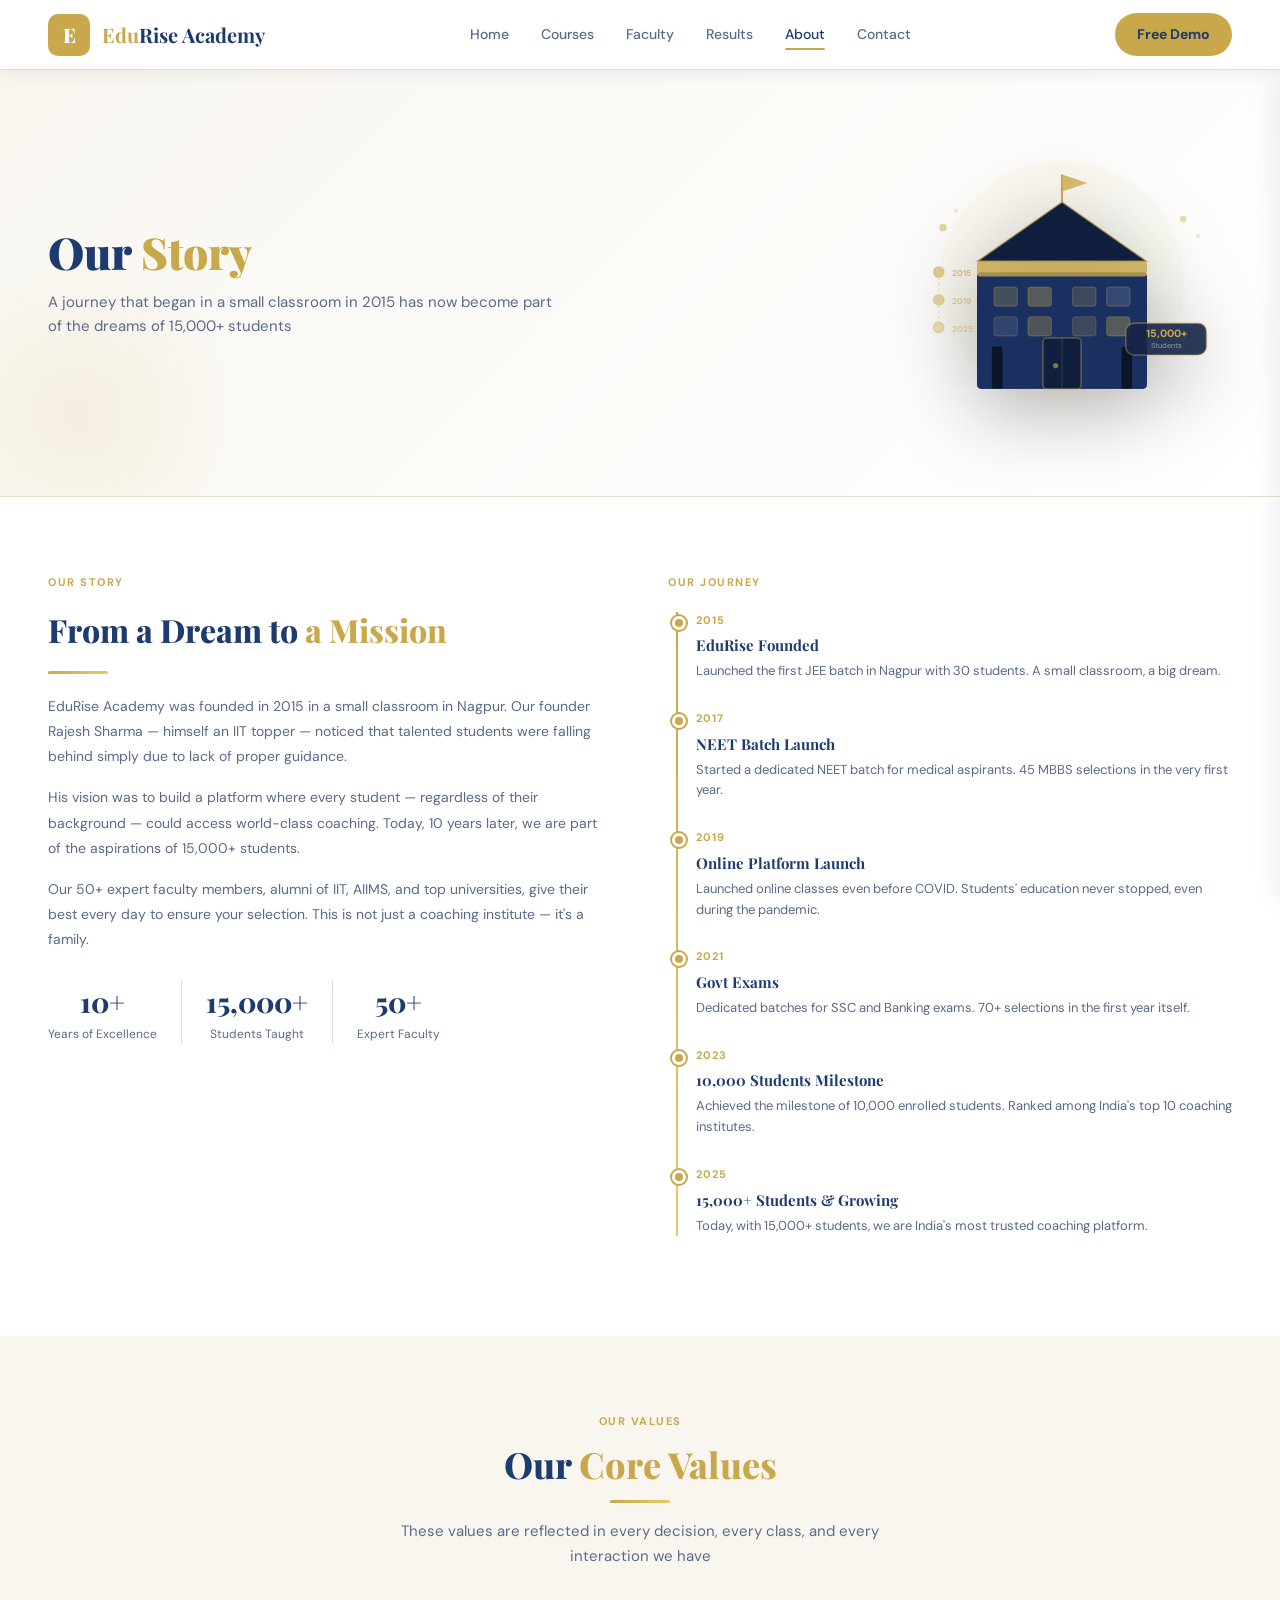
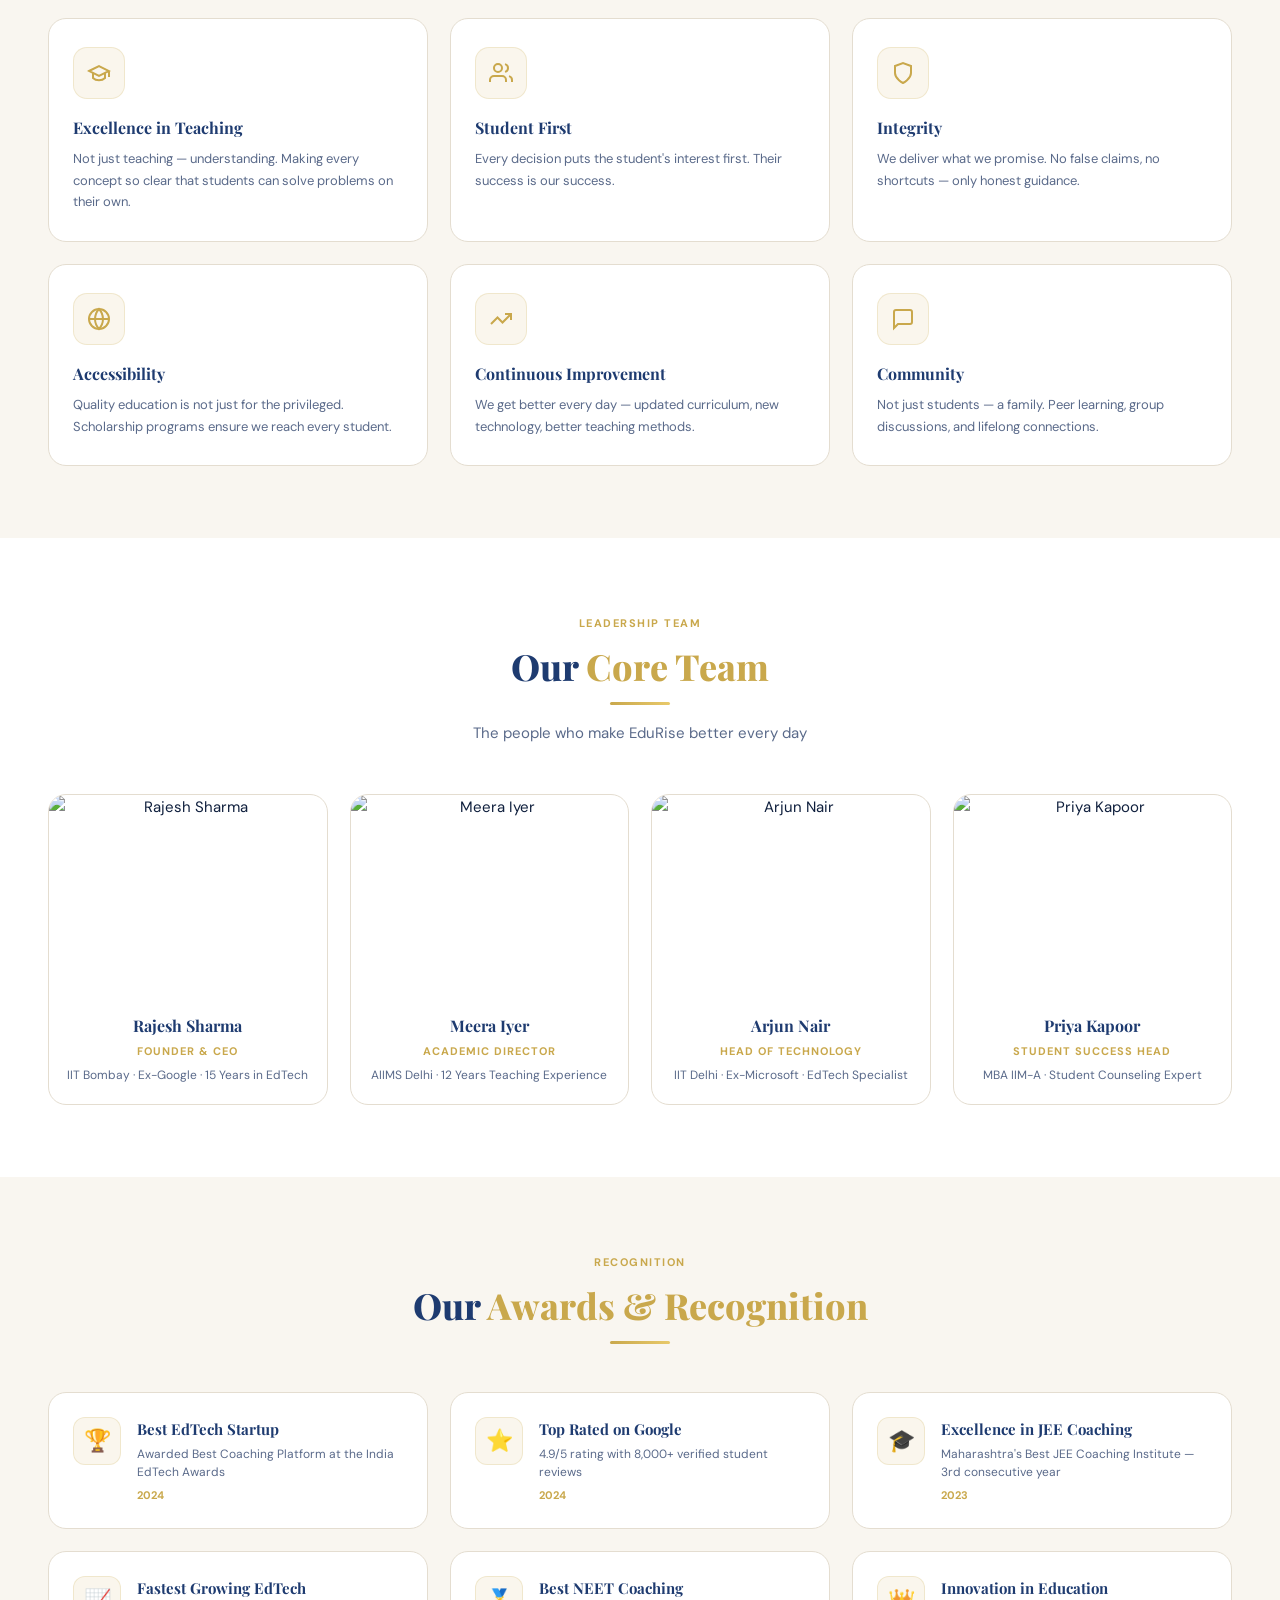
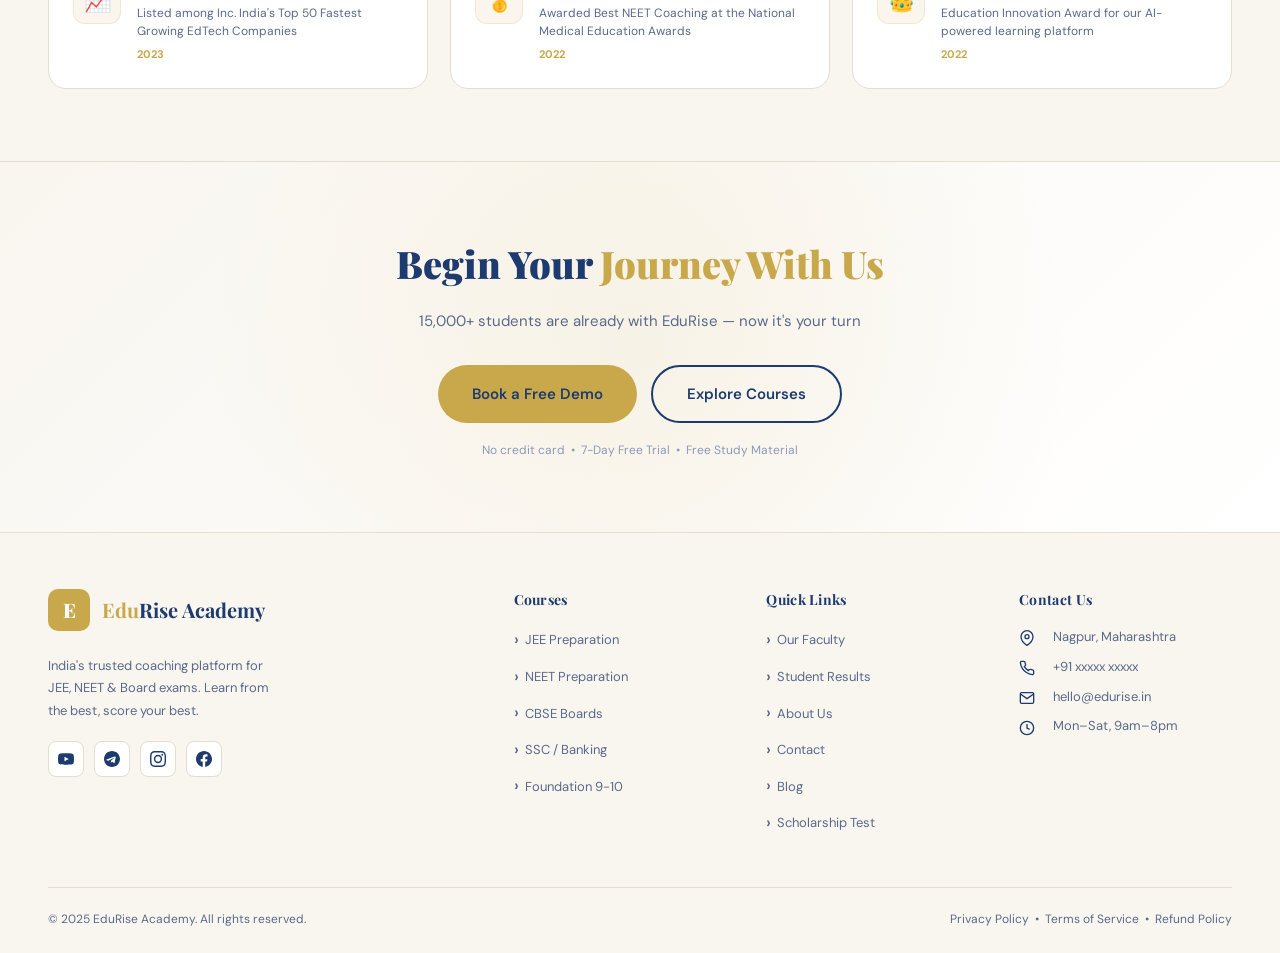
==== commit 064afde2: "Refactor results and teachers pages: removed UPSC references, updated footer text, and optimized scr" ====
--- a/about.html
+++ b/about.html
@@ -214,8 +214,8 @@
         <div class="timeline-item">
           <div class="timeline-dot"></div>
           <div class="timeline-year">2021</div>
-          <div class="timeline-title">UPSC & Govt Exams</div>
-          <div class="timeline-desc">Dedicated batches for UPSC, SSC, and Banking exams. 70+ selections in the first year itself.</div>
+          <div class="timeline-title">Govt Exams</div>
+          <div class="timeline-desc">Dedicated batches for SSC and Banking exams. 70+ selections in the first year itself.</div>
         </div>
         <div class="timeline-item">
           <div class="timeline-dot"></div>
@@ -395,7 +395,7 @@
   <div class="footer-grid">
     <div class="footer-brand">
       <a href="index.html" class="logo" style="display:inline-flex;margin-bottom:12px"><div class="logo-icon">E</div><div class="logo-text" style="color:var(--navy)"><span>Edu</span>Rise Academy</div></a>
-      <p>India's trusted coaching platform for JEE, NEET, UPSC & Board exams. Learn from the best, score your best.</p>
+      <p>India's trusted coaching platform for JEE, NEET & Board exams. Learn from the best, score your best.</p>
       <div class="social-links">
         <a class="social-link" href="#" title="YouTube"><svg viewBox="0 0 24 24" fill="currentColor"><path d="M23.5 6.2a3 3 0 0 0-2.1-2.1C19.5 3.5 12 3.5 12 3.5s-7.5 0-9.4.6A3 3 0 0 0 .5 6.2 31 31 0 0 0 0 12a31 31 0 0 0 .5 5.8 3 3 0 0 0 2.1 2.1c1.9.6 9.4.6 9.4.6s7.5 0 9.4-.6a3 3 0 0 0 2.1-2.1A31 31 0 0 0 24 12a31 31 0 0 0-.5-5.8zM9.7 15.5V8.5l6.3 3.5-6.3 3.5z"/></svg></a>
         <a class="social-link" href="#" title="Telegram"><svg viewBox="0 0 24 24" fill="currentColor"><path d="M12 0C5.4 0 0 5.4 0 12s5.4 12 12 12 12-5.4 12-12S18.6 0 12 0zm5.9 8.2-2 9.4c-.1.6-.5.8-1 .5l-2.7-2-1.3 1.2c-.1.1-.3.2-.6.2l.2-2.8 5-4.5c.2-.2 0-.3-.3-.1L6.4 14.5 3.8 13.7c-.6-.2-.6-.6.1-.8l11.6-4.5c.5-.2 1 .1.4.8z"/></svg></a>
@@ -408,7 +408,6 @@
       <a href="courses.html">JEE Preparation</a>
       <a href="courses.html">NEET Preparation</a>
       <a href="courses.html">CBSE Boards</a>
-      <a href="courses.html">UPSC / IAS</a>
       <a href="courses.html">SSC / Banking</a>
       <a href="courses.html">Foundation 9-10</a>
     </div>
@@ -439,186 +438,7 @@
   document.getElementById('hamburger').classList.toggle('open');
   document.getElementById('mobileNav').classList.toggle('open');
 }
-// ENHANCED SCROLL ANIMATION SCRIPT
-// Replace old IntersectionObserver block with this full script
-
-(function(){
-  // ── CSS for all animation variants ──
-  var style = document.createElement('style');
-  style.textContent = `
-    /* Base reveal state */
-    .sa{opacity:0;transition-property:opacity,transform;transition-timing-function:cubic-bezier(.22,.8,.44,1);transition-duration:.55s;will-change:opacity,transform}
-    .sa.visible{opacity:1;transform:none!important}
-
-    /* Variants */
-    .sa-up{transform:translateY(32px)}
-    .sa-down{transform:translateY(-24px)}
-    .sa-left{transform:translateX(-36px)}
-    .sa-right{transform:translateX(36px)}
-    .sa-scale{transform:scale(.88)}
-    .sa-fade{transform:none}
-
-    /* Stagger delays */
-    .sa-d1{transition-delay:.05s}
-    .sa-d2{transition-delay:.12s}
-    .sa-d3{transition-delay:.19s}
-    .sa-d4{transition-delay:.26s}
-    .sa-d5{transition-delay:.33s}
-    .sa-d6{transition-delay:.40s}
-    .sa-d7{transition-delay:.47s}
-    .sa-d8{transition-delay:.54s}
-  `;
-  document.head.appendChild(style);
-
-  // ── Tag individual elements with animation classes ──
-  function tagElements(){
-    // Section headers
-    document.querySelectorAll('.section-label').forEach(function(el){
-      addClass(el,'sa sa-up sa-d1');
-    });
-    document.querySelectorAll('.section-header h2').forEach(function(el){
-      addClass(el,'sa sa-up sa-d2');
-    });
-    document.querySelectorAll('.section-header p, .section-header .gold-divider').forEach(function(el){
-      addClass(el,'sa sa-up sa-d3');
-    });
-
-    // Stat items — staggered
-    document.querySelectorAll('.stats-bar').forEach(function(bar){
-      bar.querySelectorAll('.stat-item').forEach(function(el,i){
-        addClass(el,'sa sa-up sa-d'+(i+1));
-      });
-    });
-
-    // Course cards — staggered
-    document.querySelectorAll('.courses-grid .course-card, .courses-grid > a').forEach(function(el,i){
-      addClass(el,'sa sa-up sa-d'+(Math.min(i%3,5)+1));
-    });
-
-    // Why / value cards
-    document.querySelectorAll('.why-card, .value-card').forEach(function(el,i){
-      addClass(el,'sa sa-up sa-d'+(Math.min(i%3,5)+1));
-    });
-
-    // Faculty / Team cards
-    document.querySelectorAll('.faculty-card, .team-card').forEach(function(el,i){
-      addClass(el,'sa sa-scale sa-d'+(Math.min(i%4,5)+1));
-    });
-
-    // Testimonial cards
-    document.querySelectorAll('.testi-card').forEach(function(el,i){
-      addClass(el,'sa sa-up sa-d'+(Math.min(i%3,5)+1));
-    });
-
-    // Award cards
-    document.querySelectorAll('.award-card').forEach(function(el,i){
-      addClass(el,'sa sa-left sa-d'+(Math.min(i%3,5)+1));
-    });
-
-    // Timeline items
-    document.querySelectorAll('.timeline-item').forEach(function(el,i){
-      addClass(el,'sa sa-left sa-d'+(Math.min(i,5)+1));
-    });
-
-    // Contact info items
-    document.querySelectorAll('.contact-info-item').forEach(function(el,i){
-      addClass(el,'sa sa-left sa-d'+(i+1));
-    });
-
-    // Contact form (slide from right)
-    document.querySelectorAll('.contact-form-card, .contact-map-card').forEach(function(el){
-      addClass(el,'sa sa-right sa-d2');
-    });
-
-    // Hero elements
-    document.querySelectorAll('.hero-badge, .hero-content .btn, .hero-content h1').forEach(function(el,i){
-      addClass(el,'sa sa-up sa-d'+(i+1));
-    });
-    document.querySelectorAll('.hero-right, .hero-graphic').forEach(function(el){
-      addClass(el,'sa sa-scale sa-d2');
-    });
-    document.querySelectorAll('.hero-float-card').forEach(function(el,i){
-      addClass(el,'sa sa-up sa-d'+(i+3));
-    });
-    document.querySelectorAll('.hero-float-card2').forEach(function(el){
-      addClass(el,'sa sa-up sa-d4');
-    });
-    document.querySelectorAll('.h-stat-divider,.h-stat-num,.h-stat-label').forEach(function(el,i){
-      addClass(el,'sa sa-up sa-d'+(Math.min(i%3,5)+3));
-    });
-
-    // Page hero (inner page)
-    document.querySelectorAll('.page-hero-content').forEach(function(el){
-      addClass(el,'sa sa-left sa-d1');
-    });
-
-    // Result / topper cards
-    document.querySelectorAll('.result-card, .topper-card').forEach(function(el,i){
-      addClass(el,'sa sa-up sa-d'+(Math.min(i%4,5)+1));
-    });
-
-    // Teacher cards
-    document.querySelectorAll('.teacher-card').forEach(function(el,i){
-      addClass(el,'sa sa-up sa-d'+(Math.min(i%3,5)+1));
-    });
-
-    // CTA section inner content
-    document.querySelectorAll('.cta-section h2, .cta-section p, .cta-section .btn').forEach(function(el,i){
-      addClass(el,'sa sa-up sa-d'+(i+1));
-    });
-
-    // Footer columns
-    document.querySelectorAll('.footer-grid > div').forEach(function(el,i){
-      addClass(el,'sa sa-up sa-d'+(i+1));
-    });
-
-    // FAQ items
-    document.querySelectorAll('.faq-item').forEach(function(el,i){
-      addClass(el,'sa sa-up sa-d'+(Math.min(i%5,5)+1));
-    });
-
-    // Social contact grid items
-    document.querySelectorAll('.social-contact-grid > div').forEach(function(el,i){
-      addClass(el,'sa sa-up sa-d'+(i+1));
-    });
-
-    // Chart section
-    document.querySelectorAll('.chart-section').forEach(function(el){
-      addClass(el,'sa sa-up sa-d1');
-    });
-
-    // Gold divider lines
-    document.querySelectorAll('.gold-divider').forEach(function(el){
-      addClass(el,'sa sa-scale sa-d3');
-    });
-  }
-
-  function addClass(el, classes){
-    // Don't double-tag
-    if(el.classList.contains('sa')) return;
-    classes.split(' ').forEach(function(c){ if(c) el.classList.add(c); });
-  }
-
-  // ── IntersectionObserver ──
-  var observer = new IntersectionObserver(function(entries){
-    entries.forEach(function(entry){
-      if(entry.isIntersecting){
-        entry.target.classList.add('visible');
-        observer.unobserve(entry.target);
-      }
-    });
-  },{threshold:0, rootMargin:'0px 0px -40px 0px'});
-
-  function observeAll(){
-    document.querySelectorAll('.sa').forEach(function(el){
-      observer.observe(el);
-    });
-  }
-
-  // Run after DOM
-  tagElements();
-  observeAll();
-})();
+(function(){var o=new IntersectionObserver(function(e){e.forEach(function(n){if(n.isIntersecting){n.target.classList.add('visible');o.unobserve(n.target);}});},{threshold:0,rootMargin:'0px 0px -30px 0px'});document.querySelectorAll('.section,.stats-bar,.cta-section,.page-hero').forEach(function(el){el.classList.add('reveal');o.observe(el);});})();
 </script>
 </body>
 </html>
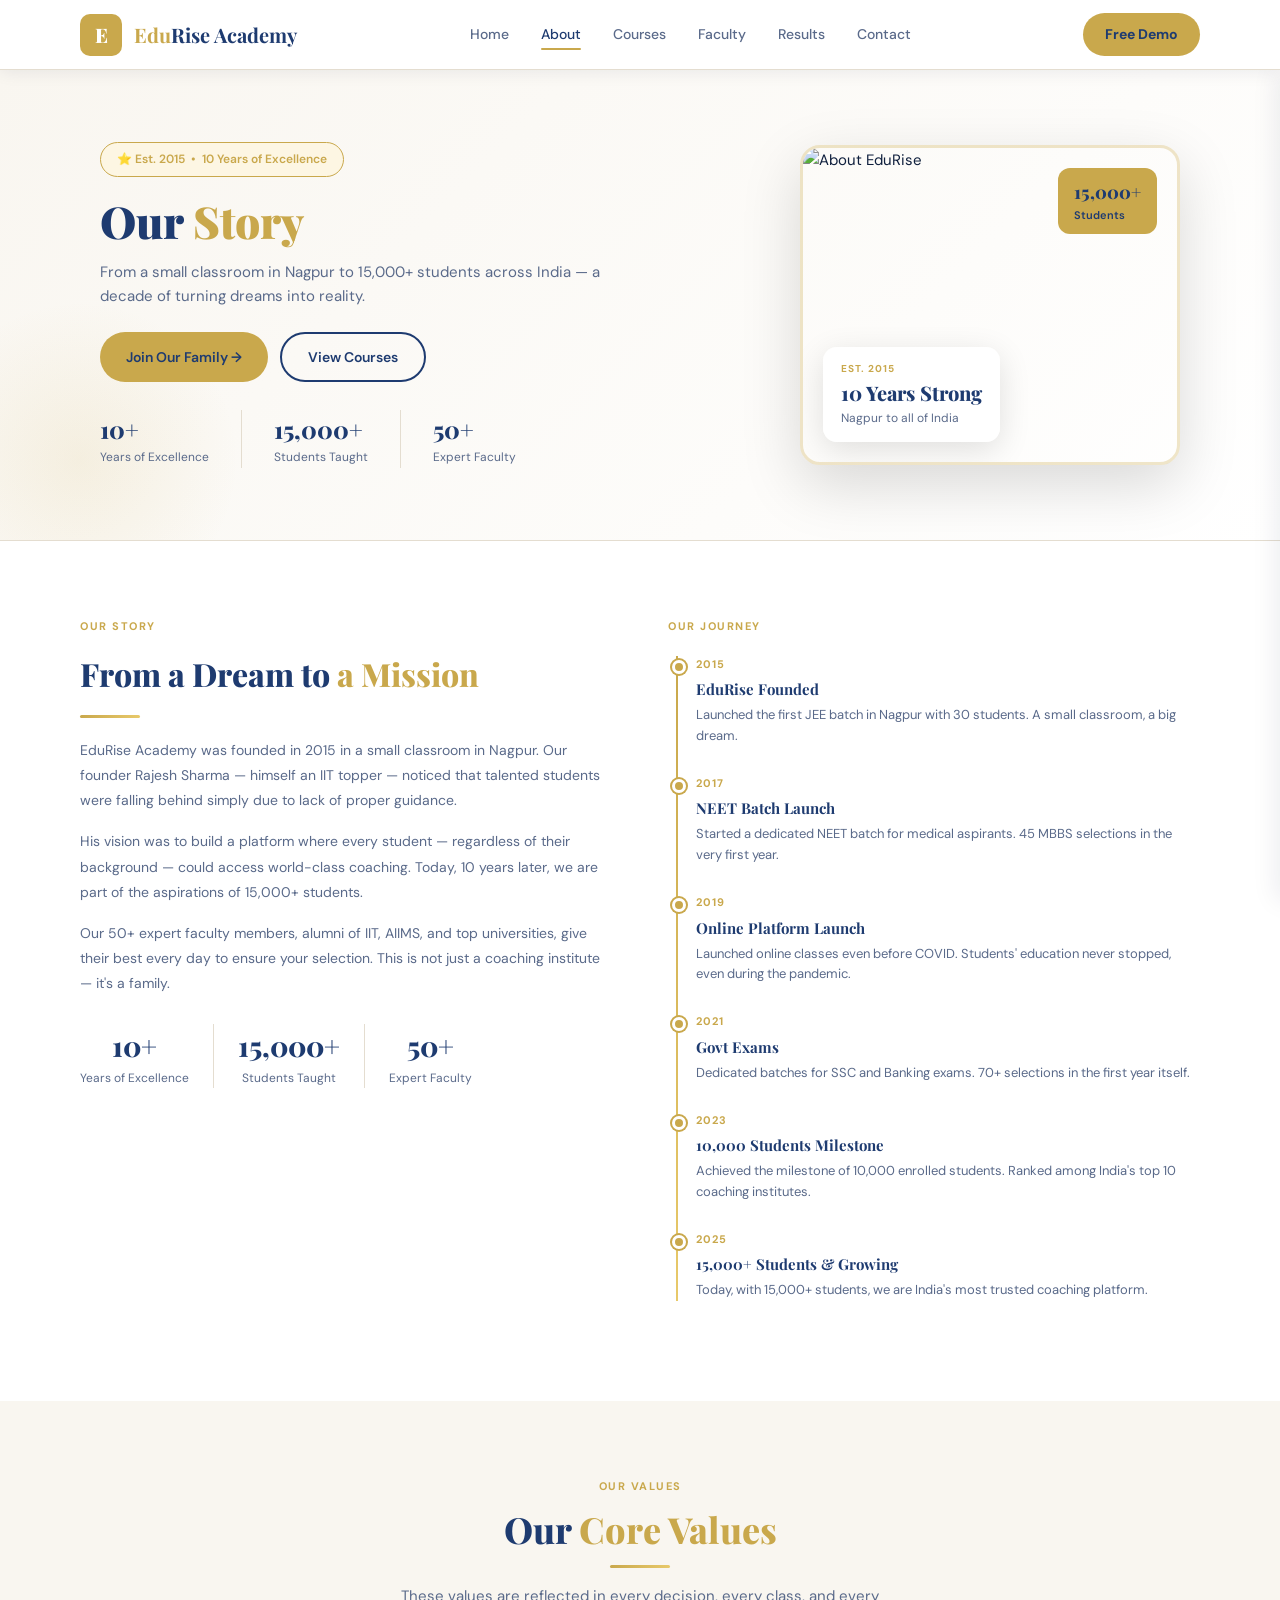
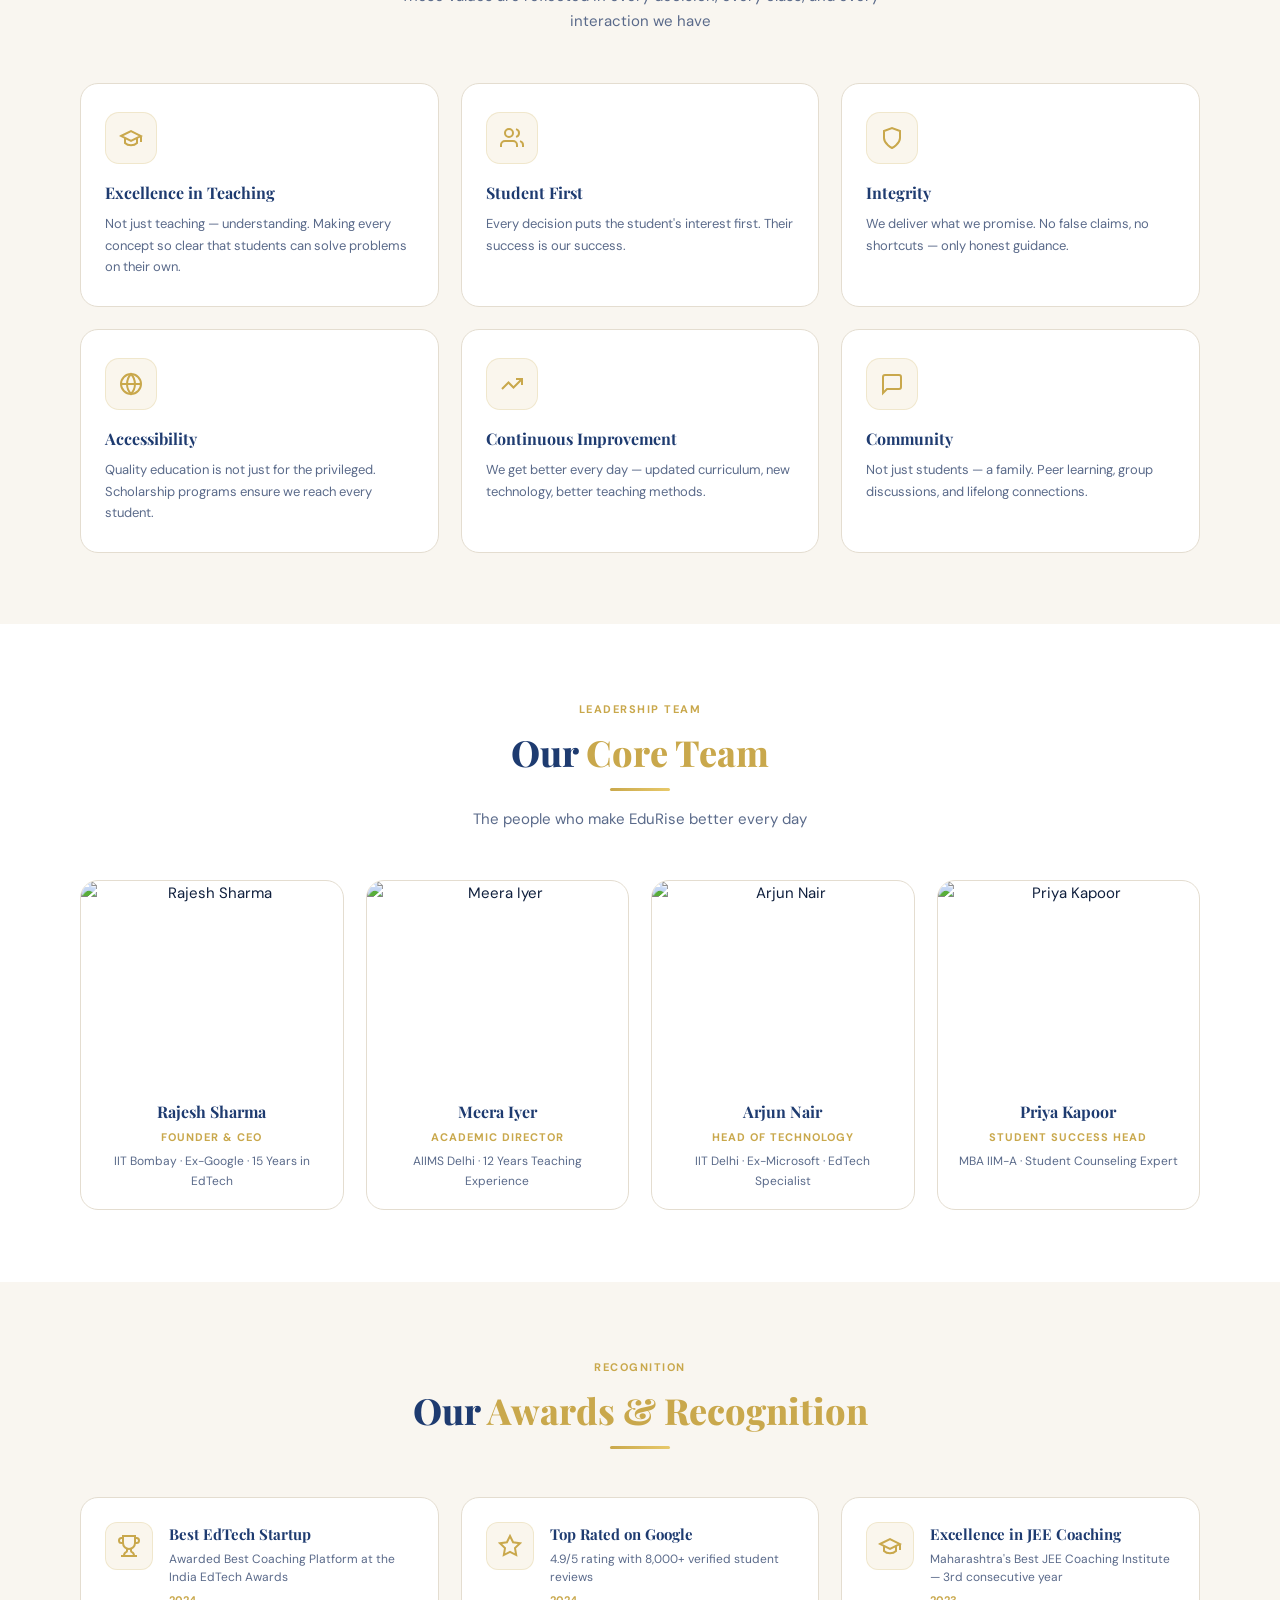
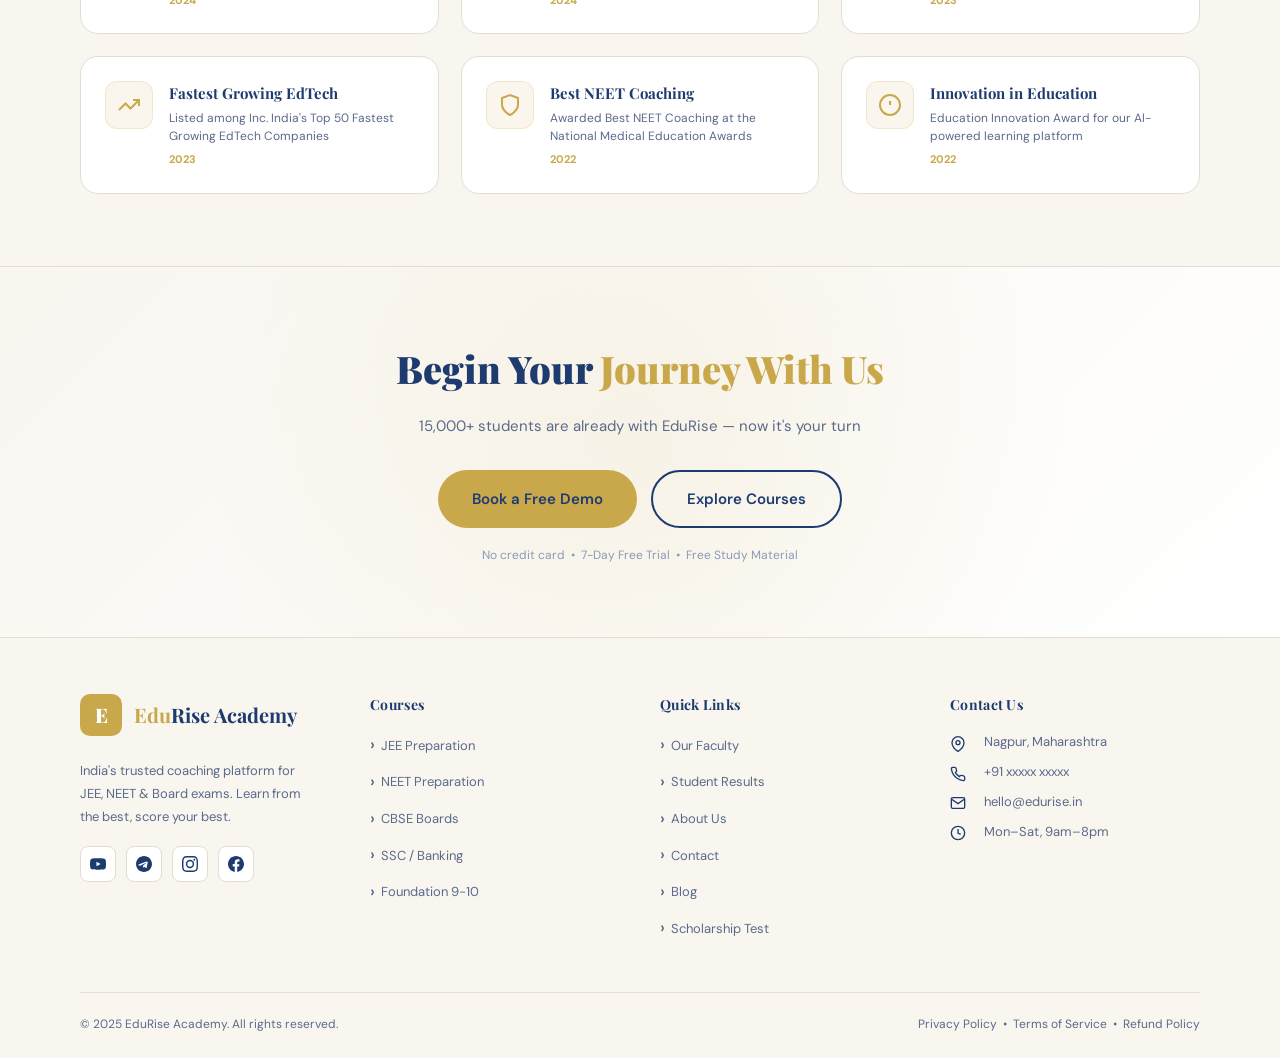
==== commit aad691fd: "Enhance results and faculty pages with updated styles and content; improve layout, add success metri" ====
--- a/about.html
+++ b/about.html
@@ -6,7 +6,7 @@
 <title>About — EduRise Academy</title>
 <link rel="stylesheet" href="style.css">
 <style>
-.page-hero{background:linear-gradient(135deg,var(--off-white) 0%,var(--white) 100%);color:var(--text);padding:64px 48px;position:relative;overflow:hidden;display:grid;grid-template-columns:1fr auto;gap:40px;align-items:center;min-height:280px;border-bottom:1px solid var(--border)}
+.page-hero{background:linear-gradient(135deg,var(--off-white) 0%,var(--white) 100%);color:var(--text);padding:72px 100px;position:relative;overflow:hidden;display:grid;grid-template-columns:1fr auto;gap:40px;align-items:center;min-height:300px;border-bottom:1px solid var(--border)}
 .page-hero-content{position:relative;z-index:2}
 .page-hero::before{content:'';position:absolute;left:-80px;bottom:-80px;width:320px;height:320px;border-radius:50%;background:radial-gradient(circle,rgba(201,168,76,.12) 0%,transparent 70%);pointer-events:none}
 .page-hero h1{font-family:'Playfair Display',serif;font-size:44px;font-weight:900;color:var(--navy);margin-bottom:14px;position:relative;line-height:1.1}
@@ -14,9 +14,8 @@
 .page-hero p{color:var(--text-muted);font-size:15px;max-width:520px;position:relative}
 .hero-graphic{position:relative;z-index:2;flex-shrink:0;width:340px;display:flex;align-items:center;justify-content:center}
 .hero-graphic svg{width:100%;height:auto;filter:drop-shadow(0 20px 40px rgba(0,0,0,.3))}
-@media(max-width:900px){.page-hero{grid-template-columns:1fr;gap:24px;padding:48px 32px;min-height:auto}.hero-graphic{width:260px;margin:0 auto}}
-@media(max-width:768px){.page-hero{padding:36px 20px}.page-hero h1{font-size:28px}.hero-graphic{width:200px}}
-@media(max-width:480px){.hero-graphic{width:160px}}
+.hero-photo-wrap{position:relative;width:380px;height:320px;border-radius:20px;overflow:hidden;border:3px solid rgba(201,168,76,.3);box-shadow:0 20px 60px rgba(0,0,0,.15);flex-shrink:0}
+@media(max-width:900px){.page-hero{grid-template-columns:1fr;gap:24px;padding:48px 40px;min-height:auto}.hero-photo-wrap{width:100%;height:260px;margin:0 auto}}
 .story-grid{display:grid;grid-template-columns:1fr 1fr;gap:56px;align-items:start}
 .story-text h2{font-family:'Playfair Display',serif;font-size:32px;font-weight:800;color:var(--navy);margin-bottom:16px}
 .story-text h2 span{color:var(--gold)}
@@ -87,10 +86,10 @@
   </a>
   <div class="nav-links">
     <a href="index.html">Home</a>
+    <a href="about.html" class="active">About</a>
     <a href="courses.html">Courses</a>
     <a href="teachers.html">Faculty</a>
     <a href="results.html">Results</a>
-    <a href="about.html" class="active">About</a>
     <a href="contact.html">Contact</a>
   </div>
   <div class="nav-btns">
@@ -102,10 +101,10 @@
 </nav>
 <div class="mobile-nav" id="mobileNav">
   <a href="index.html">Home</a>
+  <a href="about.html" class="active">About</a>
   <a href="courses.html">Courses</a>
   <a href="teachers.html">Faculty</a>
   <a href="results.html">Results</a>
-  <a href="about.html" class="active">About</a>
   <a href="contact.html">Contact</a>
   <div class="mobile-nav-btns" style="margin-top:16px">
     <a href="contact.html" class="btn btn-gold" style="justify-content:center;width:100%">Free Demo Class</a>
@@ -114,61 +113,32 @@
 
 <div class="page-hero">
   <div class="page-hero-content">
-
+    <div class="hero-badge" style="display:inline-flex;align-items:center;gap:8px;background:var(--gold-bg);border:1px solid var(--gold);color:var(--gold);padding:7px 16px;border-radius:100px;font-size:12px;font-weight:600;margin-bottom:20px">&#11088; Est. 2015 &nbsp;&bull;&nbsp; 10 Years of Excellence</div>
     <h1>Our <span>Story</span></h1>
-    <p>A journey that began in a small classroom in 2015 has now become part of the dreams of 15,000+ students</p>
-  </div>
-  <div class="hero-graphic">
-    <svg viewBox="0 0 320 280" xmlns="http://www.w3.org/2000/svg">
-      <!-- Glow -->
-      <circle cx="160" cy="140" r="115" fill="rgba(201,168,76,0.05)"/>
-      <!-- Building / academy -->
-      <rect x="80" y="130" width="160" height="110" rx="4" fill="#1a3060"/>
-      <rect x="80" y="120" width="160" height="14" rx="3" fill="#c9a84c" opacity="0.8"/>
-      <!-- Windows row 1 -->
-      <rect x="96" y="144" width="22" height="18" rx="3" fill="rgba(201,168,76,0.25)" stroke="rgba(201,168,76,0.3)" stroke-width="1"/>
-      <rect x="128" y="144" width="22" height="18" rx="3" fill="rgba(201,168,76,0.35)" stroke="rgba(201,168,76,0.3)" stroke-width="1"/>
-      <rect x="170" y="144" width="22" height="18" rx="3" fill="rgba(201,168,76,0.2)" stroke="rgba(201,168,76,0.3)" stroke-width="1"/>
-      <rect x="202" y="144" width="22" height="18" rx="3" fill="rgba(255,255,255,0.12)" stroke="rgba(201,168,76,0.3)" stroke-width="1"/>
-      <!-- Windows row 2 -->
-      <rect x="96" y="172" width="22" height="18" rx="3" fill="rgba(255,255,255,0.1)" stroke="rgba(201,168,76,0.25)" stroke-width="1"/>
-      <rect x="128" y="172" width="22" height="18" rx="3" fill="rgba(201,168,76,0.3)" stroke="rgba(201,168,76,0.3)" stroke-width="1"/>
-      <rect x="170" y="172" width="22" height="18" rx="3" fill="rgba(201,168,76,0.2)" stroke="rgba(201,168,76,0.25)" stroke-width="1"/>
-      <rect x="202" y="172" width="22" height="18" rx="3" fill="rgba(201,168,76,0.35)" stroke="rgba(201,168,76,0.3)" stroke-width="1"/>
-      <!-- Door -->
-      <rect x="142" y="192" width="36" height="48" rx="4" fill="#0f1f3d" stroke="rgba(201,168,76,0.4)" stroke-width="1.5"/>
-      <circle cx="154" cy="218" r="2.5" fill="rgba(201,168,76,0.6)"/>
-      <line x1="160" y1="192" x2="160" y2="240" stroke="rgba(201,168,76,0.2)" stroke-width="1"/>
-      <!-- Roof triangles -->
-      <polygon points="80,120 160,64 240,120" fill="#0f1f3d" stroke="rgba(201,168,76,0.5)" stroke-width="1.5"/>
-      <line x1="80" y1="120" x2="240" y2="120" stroke="#c9a84c" stroke-width="2" opacity="0.6"/>
-      <!-- Flag on top -->
-      <line x1="160" y1="64" x2="160" y2="38" stroke="#c9a84c" stroke-width="2"/>
-      <polygon points="160,38 184,46 160,54" fill="#c9a84c" opacity="0.8"/>
-      <!-- Pillars -->
-      <rect x="94" y="200" width="10" height="40" rx="2" fill="#0a1628"/>
-      <rect x="216" y="200" width="10" height="40" rx="2" fill="#0a1628"/>
-      <!-- Stars / sparkles around building -->
-      <circle cx="48" cy="88" r="3.5" fill="rgba(201,168,76,0.5)"/>
-      <circle cx="60" cy="72" r="2" fill="rgba(201,168,76,0.3)"/>
-      <circle cx="274" cy="80" r="3" fill="rgba(201,168,76,0.45)"/>
-      <circle cx="288" cy="96" r="2" fill="rgba(201,168,76,0.25)"/>
-      <!-- Timeline dots left side -->
-      <circle cx="44" cy="130" r="5" fill="rgba(201,168,76,0.6)" stroke="rgba(201,168,76,0.3)" stroke-width="1.5"/>
-      <text x="56" y="134" font-size="8" fill="rgba(201,168,76,0.7)" font-weight="700">2015</text>
-      <circle cx="44" cy="156" r="5" fill="rgba(201,168,76,0.5)" stroke="rgba(201,168,76,0.3)" stroke-width="1.5"/>
-      <text x="56" y="160" font-size="8" fill="rgba(201,168,76,0.6)" font-weight="700">2019</text>
-      <circle cx="44" cy="182" r="5" fill="rgba(201,168,76,0.4)" stroke="rgba(201,168,76,0.3)" stroke-width="1.5"/>
-      <text x="56" y="186" font-size="8" fill="rgba(201,168,76,0.55)" font-weight="700">2025</text>
-      <line x1="44" y1="135" x2="44" y2="151" stroke="rgba(201,168,76,0.3)" stroke-width="1.5" stroke-dasharray="3,2"/>
-      <line x1="44" y1="161" x2="44" y2="177" stroke="rgba(201,168,76,0.3)" stroke-width="1.5" stroke-dasharray="3,2"/>
-      <!-- Student count badge -->
-      <rect x="220" y="178" width="76" height="30" rx="8" fill="rgba(22,36,71,0.9)" stroke="rgba(201,168,76,0.4)" stroke-width="1.5"/>
-      <text x="258" y="191" font-size="10" fill="#c9a84c" text-anchor="middle" font-weight="800">15,000+</text>
-      <text x="258" y="201" font-size="7" fill="rgba(255,255,255,0.5)" text-anchor="middle">Students</text>
-      <!-- Ground line -->
-      <line x1="56" y1="240" x2="268" y2="240" stroke="rgba(255,255,255,0.08)" stroke-width="1.5"/>
-    </svg>
+    <p>From a small classroom in Nagpur to 15,000+ students across India — a decade of turning dreams into reality.</p>
+    <div style="display:flex;gap:12px;flex-wrap:wrap;margin-top:24px">
+      <a href="contact.html" class="btn btn-gold">Join Our Family &rarr;</a>
+      <a href="courses.html" class="btn btn-outline-navy">View Courses</a>
+    </div>
+    <div style="display:flex;gap:32px;margin-top:28px;flex-wrap:wrap">
+      <div><div style="font-family:'Playfair Display',serif;font-size:24px;font-weight:800;color:var(--navy)">10+</div><div style="font-size:12px;color:var(--text-muted)">Years of Excellence</div></div>
+      <div style="width:1px;background:var(--border)"></div>
+      <div><div style="font-family:'Playfair Display',serif;font-size:24px;font-weight:800;color:var(--navy)">15,000+</div><div style="font-size:12px;color:var(--text-muted)">Students Taught</div></div>
+      <div style="width:1px;background:var(--border)"></div>
+      <div><div style="font-family:'Playfair Display',serif;font-size:24px;font-weight:800;color:var(--navy)">50+</div><div style="font-size:12px;color:var(--text-muted)">Expert Faculty</div></div>
+    </div>
+  </div>
+  <div class="hero-photo-wrap">
+    <img src="https://images.unsplash.com/photo-1523240795612-9a054b0db644?w=600&q=80" alt="About EduRise" style="width:100%;height:100%;object-fit:cover;object-position:center top;display:block">
+    <div style="position:absolute;bottom:20px;left:20px;background:rgba(255,255,255,.95);border-radius:14px;padding:14px 18px;box-shadow:0 8px 32px rgba(0,0,0,.12)">
+      <div style="font-size:10px;font-weight:700;color:var(--gold);letter-spacing:1px;text-transform:uppercase">Est. 2015</div>
+      <div style="font-family:'Playfair Display',serif;font-size:20px;font-weight:800;color:var(--navy)">10 Years Strong</div>
+      <div style="font-size:12px;color:var(--text-muted)">Nagpur to all of India</div>
+    </div>
+    <div style="position:absolute;top:20px;right:20px;background:var(--gold);border-radius:12px;padding:10px 16px">
+      <div style="font-family:'Playfair Display',serif;font-size:18px;font-weight:800;color:var(--navy)">15,000+</div>
+      <div style="font-size:11px;color:var(--navy);font-weight:600">Students</div>
+    </div>
   </div>
 </div>
 
@@ -329,7 +299,7 @@
   </div>
   <div class="awards-grid">
     <div class="award-card">
-      <div class="award-icon">&#127942;</div>
+      <div class="award-icon"><svg width="24" height="24" viewBox="0 0 24 24" fill="none" stroke="#c9a84c" stroke-width="2"><path d="M6 9H4.5a2.5 2.5 0 0 1 0-5H6"/><path d="M18 9h1.5a2.5 2.5 0 0 0 0-5H18"/><path d="M18 2H6v7a6 6 0 0 0 12 0V2Z"/><path d="M4 22h16"/><path d="M10 14.66V17c0 .55-.47.98-.97 1.21C7.85 18.75 7 20.24 7 22"/><path d="M14 14.66V17c0 .55.47.98.97 1.21C16.15 18.75 17 20.24 17 22"/></svg></div>
       <div>
         <h4>Best EdTech Startup</h4>
         <p>Awarded Best Coaching Platform at the India EdTech Awards</p>
@@ -337,7 +307,7 @@
       </div>
     </div>
     <div class="award-card">
-      <div class="award-icon">&#11088;</div>
+      <div class="award-icon"><svg width="24" height="24" viewBox="0 0 24 24" fill="none" stroke="#c9a84c" stroke-width="2"><polygon points="12 2 15.09 8.26 22 9.27 17 14.14 18.18 21.02 12 17.77 5.82 21.02 7 14.14 2 9.27 8.91 8.26 12 2"/></svg></div>
       <div>
         <h4>Top Rated on Google</h4>
         <p>4.9/5 rating with 8,000+ verified student reviews</p>
@@ -345,7 +315,7 @@
       </div>
     </div>
     <div class="award-card">
-      <div class="award-icon">&#127891;</div>
+      <div class="award-icon"><svg width="24" height="24" viewBox="0 0 24 24" fill="none" stroke="#c9a84c" stroke-width="2"><path d="M22 10v6M2 10l10-5 10 5-10 5z"/><path d="M6 12v5c3 3 9 3 12 0v-5"/></svg></div>
       <div>
         <h4>Excellence in JEE Coaching</h4>
         <p>Maharashtra's Best JEE Coaching Institute — 3rd consecutive year</p>
@@ -353,7 +323,7 @@
       </div>
     </div>
     <div class="award-card">
-      <div class="award-icon">&#128200;</div>
+      <div class="award-icon"><svg width="24" height="24" viewBox="0 0 24 24" fill="none" stroke="#c9a84c" stroke-width="2"><polyline points="22 7 13.5 15.5 8.5 10.5 2 17"/><polyline points="16 7 22 7 22 13"/></svg></div>
       <div>
         <h4>Fastest Growing EdTech</h4>
         <p>Listed among Inc. India's Top 50 Fastest Growing EdTech Companies</p>
@@ -361,7 +331,7 @@
       </div>
     </div>
     <div class="award-card">
-      <div class="award-icon">&#129351;</div>
+      <div class="award-icon"><svg width="24" height="24" viewBox="0 0 24 24" fill="none" stroke="#c9a84c" stroke-width="2"><path d="M12 22s8-4 8-10V5l-8-3-8 3v7c0 6 8 10 8 10z"/></svg></div>
       <div>
         <h4>Best NEET Coaching</h4>
         <p>Awarded Best NEET Coaching at the National Medical Education Awards</p>
@@ -369,7 +339,7 @@
       </div>
     </div>
     <div class="award-card">
-      <div class="award-icon">&#128081;</div>
+      <div class="award-icon"><svg width="24" height="24" viewBox="0 0 24 24" fill="none" stroke="#c9a84c" stroke-width="2"><circle cx="12" cy="12" r="10"/><line x1="12" y1="8" x2="12" y2="12"/><line x1="12" y1="16" x2="12.01" y2="16"/></svg></div>
       <div>
         <h4>Innovation in Education</h4>
         <p>Education Innovation Award for our AI-powered learning platform</p>
--- a/style.css
+++ b/style.css
@@ -15,7 +15,7 @@
 body{font-family:'DM Sans',sans-serif;background:var(--white);color:var(--text);font-size:15px;line-height:1.6;min-height:100vh}
 
 /* ── NAVBAR ── */
-nav{height:var(--nav-h);display:flex;align-items:center;justify-content:space-between;padding:0 48px;background:var(--white);position:sticky;top:0;z-index:999;border-bottom:1px solid var(--border);box-shadow:var(--shadow)}
+nav{height:var(--nav-h);display:flex;align-items:center;justify-content:space-between;padding:0 80px;background:var(--white);position:sticky;top:0;z-index:999;border-bottom:1px solid var(--border);box-shadow:var(--shadow)}
 .logo{display:flex;align-items:center;gap:12px;text-decoration:none}
 .logo-icon{width:42px;height:42px;background:var(--gold);border-radius:10px;display:flex;align-items:center;justify-content:center;color:var(--white);font-size:20px;font-weight:900;font-family:'Playfair Display',serif}
 .logo-text{font-family:'Playfair Display',serif;font-size:20px;font-weight:700;color:var(--navy)}
@@ -55,7 +55,7 @@
 .btn-lg{padding:15px 34px;font-size:15px}
 
 /* ── SECTION ── */
-.section{padding:72px 48px}
+.section{padding:72px 80px}
 .section-white{background:var(--white)}
 .section-off{background:var(--off-white)}
 .section-navy{background:var(--navy)}
@@ -68,8 +68,7 @@
 
 /* ── STATS BAR ── */
 .stats-bar{display:grid;grid-template-columns:repeat(4,1fr);background:var(--off-white);padding:0;border-top:1px solid var(--border);border-bottom:1px solid var(--border)}
-.stat-item{text-align:center;padding:22px 16px;border-right:1px solid var(--border)}
-.stat-item:last-child{border-right:none}
+.stat-item{text-align:center;padding:22px 16px}
 .stat-icon{width:28px;height:28px;color:var(--gold);margin:0 auto 8px;display:block}
 .stat-num{font-family:'Playfair Display',serif;font-size:26px;font-weight:800;color:var(--navy);line-height:1}
 .stat-label{font-size:12px;color:var(--text-muted);margin-top:4px;font-weight:500}
@@ -79,8 +78,8 @@
 .card:hover{box-shadow:var(--shadow-lg);transform:translateY(-4px)}
 
 /* ── FOOTER ── */
-footer{background:var(--off-white);color:var(--text-muted);padding:56px 48px 24px;border-top:1px solid var(--border)}
-.footer-grid{display:grid;grid-template-columns:2fr 1fr 1fr 1fr;gap:40px;margin-bottom:40px}
+footer{background:var(--off-white);color:var(--text-muted);padding:56px 80px 24px;border-top:1px solid var(--border)}
+.footer-grid{display:grid;grid-template-columns:repeat(4,1fr);gap:40px;margin-bottom:40px}
 .footer-brand p{font-size:13px;line-height:1.75;margin-top:12px;color:var(--text-muted);max-width:240px}
 .footer-col h4{font-family:'Playfair Display',serif;font-size:14px;font-weight:700;color:var(--navy);margin-bottom:16px;letter-spacing:.3px}
 .footer-col a{display:flex;align-items:center;color:var(--text-muted);text-decoration:none;font-size:13px;margin-bottom:9px;transition:color .2s}
@@ -124,8 +123,19 @@
 .gold-divider{width:60px;height:3px;background:linear-gradient(90deg,var(--gold),var(--gold-light));border-radius:2px;margin:14px auto 0}
 
 /* ── SCROLL ANIMATION ── */
-.reveal{opacity:0;transform:translateY(18px);transition:opacity .3s ease,transform .3s ease;will-change:opacity,transform}
+.reveal{opacity:0;transform:translateY(40px);transition:opacity .6s cubic-bezier(.22,1,.36,1),transform .6s cubic-bezier(.22,1,.36,1);will-change:opacity,transform}
 .reveal.visible{opacity:1;transform:none}
+.reveal-left{opacity:0;transform:translateX(-50px);transition:opacity .6s cubic-bezier(.22,1,.36,1),transform .6s cubic-bezier(.22,1,.36,1)}
+.reveal-left.visible{opacity:1;transform:none}
+.reveal-right{opacity:0;transform:translateX(50px);transition:opacity .6s cubic-bezier(.22,1,.36,1),transform .6s cubic-bezier(.22,1,.36,1)}
+.reveal-right.visible{opacity:1;transform:none}
+.reveal-scale{opacity:0;transform:scale(.88);transition:opacity .6s cubic-bezier(.22,1,.36,1),transform .6s cubic-bezier(.22,1,.36,1)}
+.reveal-scale.visible{opacity:1;transform:scale(1)}
+[data-delay="1"]{transition-delay:.1s}
+[data-delay="2"]{transition-delay:.2s}
+[data-delay="3"]{transition-delay:.3s}
+[data-delay="4"]{transition-delay:.4s}
+[data-delay="5"]{transition-delay:.5s}
 
 /* ── RESPONSIVE ── */
 /* ── HAMBURGER ── */
@@ -145,7 +155,7 @@
   .awards-grid{grid-template-columns:repeat(2,1fr)}
   .teachers-grid{grid-template-columns:1fr}
   .faq-grid{grid-template-columns:1fr}
-  .social-contact-grid{grid-template-columns:repeat(2,1fr)}
+  .page-hero{grid-template-columns:1fr;padding:48px 40px}
 }
 
 @media(max-width:768px){
@@ -180,3 +190,18 @@
   .stats-bar{grid-template-columns:repeat(2,1fr)}
   .team-grid{grid-template-columns:1fr 1fr}
 }
+
+/* ── SCROLL ANIMATIONS ── */
+.fade-up{opacity:0;transform:translateY(30px);transition:opacity .6s ease,transform .6s ease}
+.fade-up.visible{opacity:1;transform:translateY(0)}
+.fade-left{opacity:0;transform:translateX(-30px);transition:opacity .6s ease,transform .6s ease}
+.fade-left.visible{opacity:1;transform:translateX(0)}
+.fade-right{opacity:0;transform:translateX(30px);transition:opacity .6s ease,transform .6s ease}
+.fade-right.visible{opacity:1;transform:translateX(0)}
+.stagger > *{opacity:0;transform:translateY(24px);transition:opacity .5s ease,transform .5s ease}
+.stagger.visible > *:nth-child(1){opacity:1;transform:none;transition-delay:.05s}
+.stagger.visible > *:nth-child(2){opacity:1;transform:none;transition-delay:.15s}
+.stagger.visible > *:nth-child(3){opacity:1;transform:none;transition-delay:.25s}
+.stagger.visible > *:nth-child(4){opacity:1;transform:none;transition-delay:.35s}
+.stagger.visible > *:nth-child(5){opacity:1;transform:none;transition-delay:.45s}
+.stagger.visible > *:nth-child(6){opacity:1;transform:none;transition-delay:.55s}
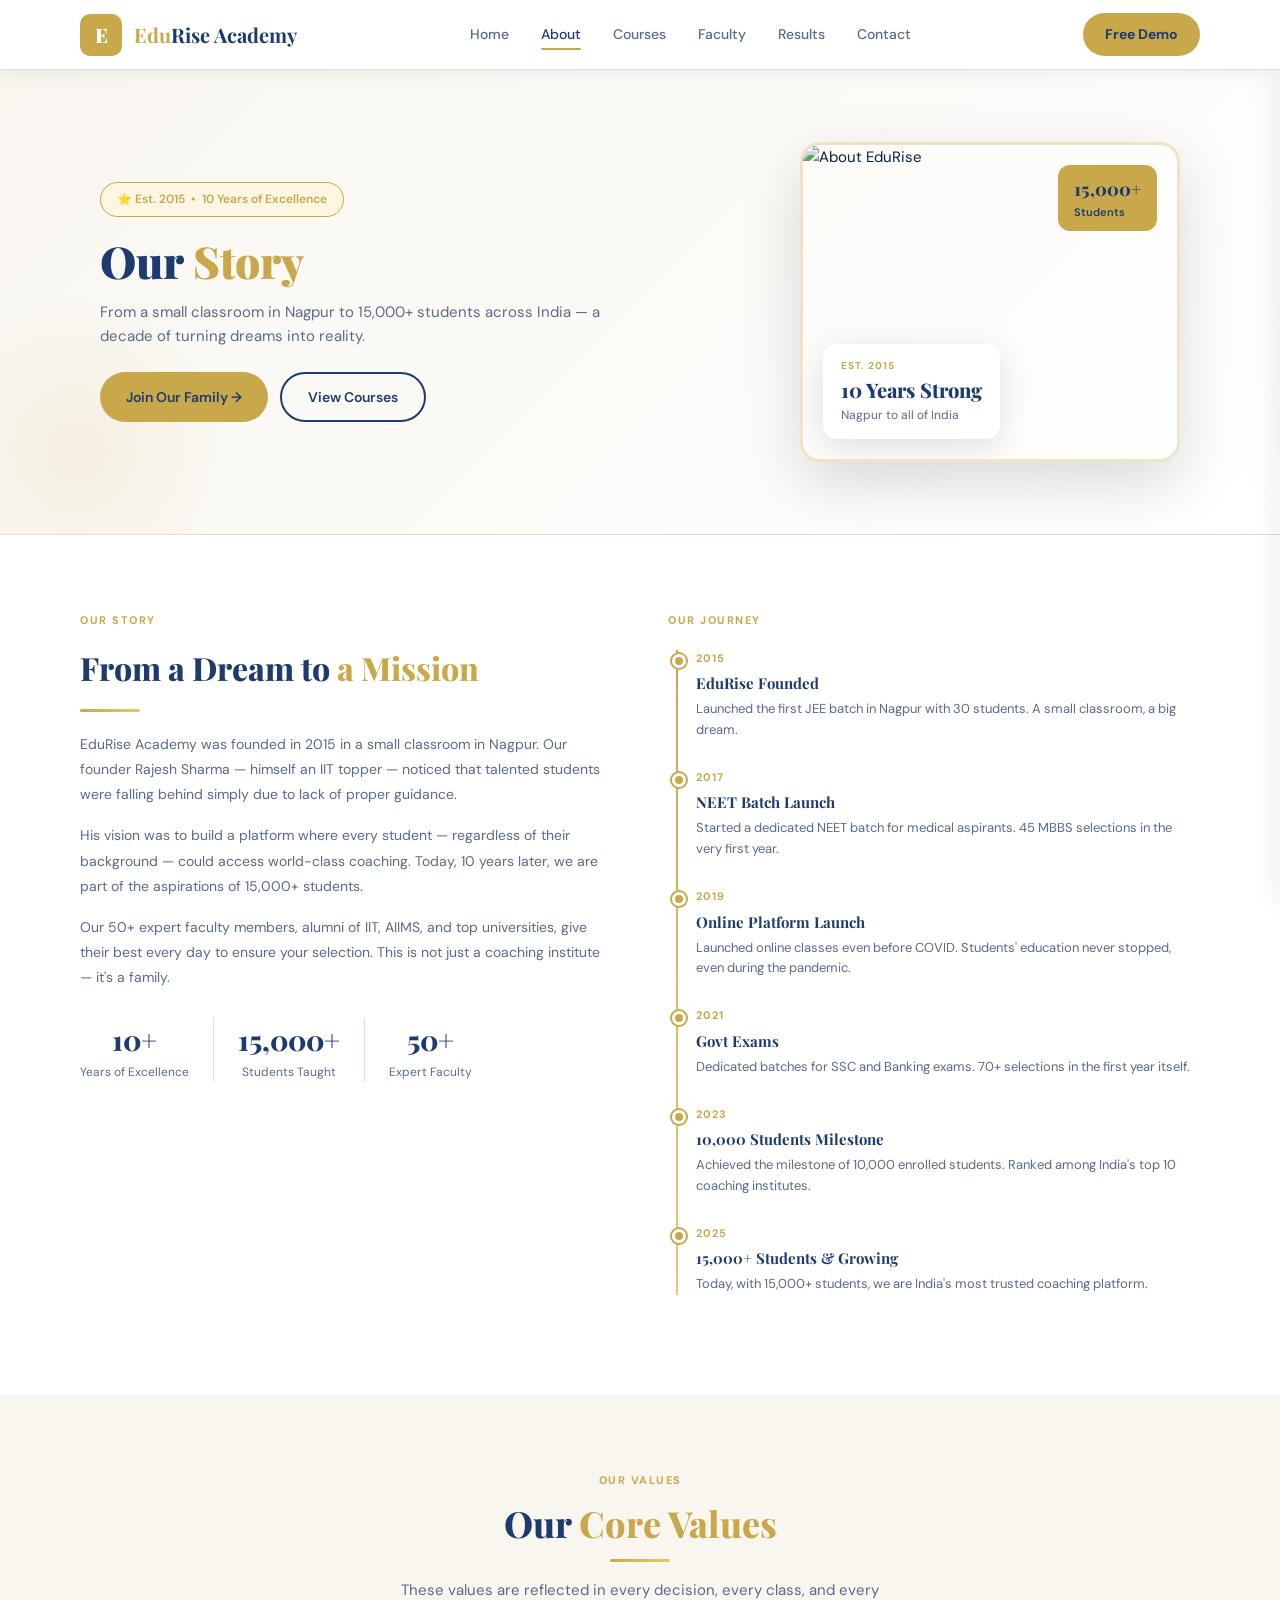
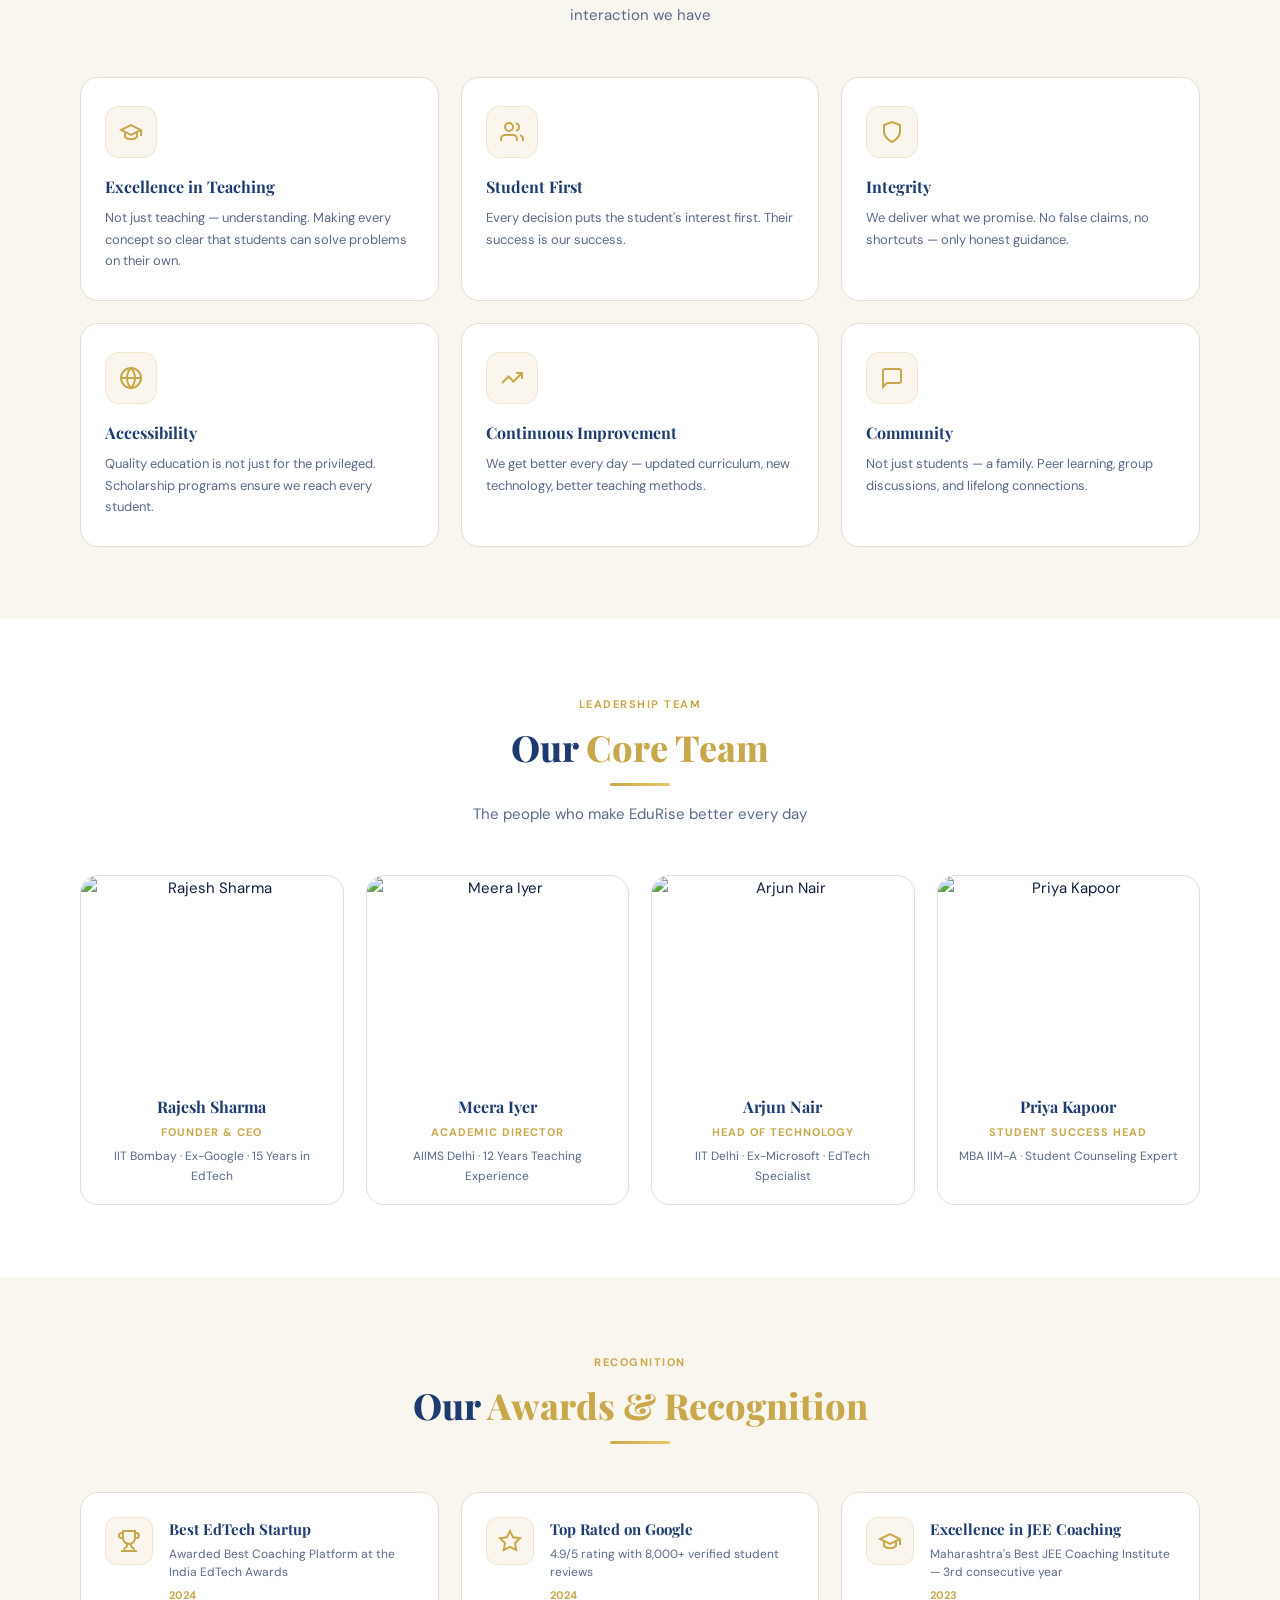
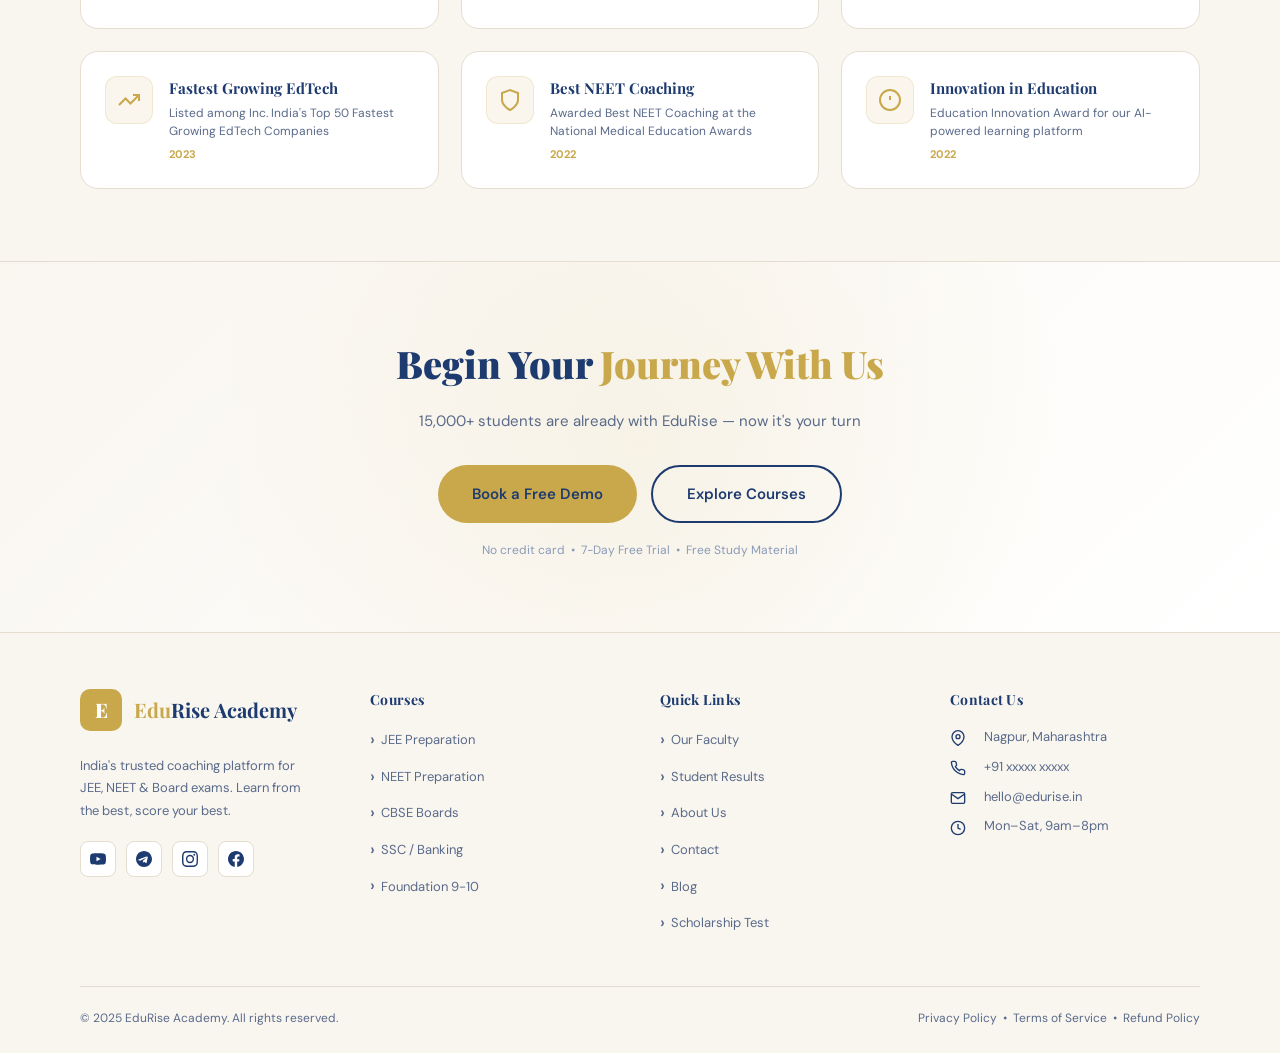
==== commit 380a2bef: "Update statistics and content across About, Courses, Results, and Teachers pages; revised metrics fo" ====
--- a/about.html
+++ b/about.html
@@ -120,13 +120,6 @@
       <a href="contact.html" class="btn btn-gold">Join Our Family &rarr;</a>
       <a href="courses.html" class="btn btn-outline-navy">View Courses</a>
     </div>
-    <div style="display:flex;gap:32px;margin-top:28px;flex-wrap:wrap">
-      <div><div style="font-family:'Playfair Display',serif;font-size:24px;font-weight:800;color:var(--navy)">10+</div><div style="font-size:12px;color:var(--text-muted)">Years of Excellence</div></div>
-      <div style="width:1px;background:var(--border)"></div>
-      <div><div style="font-family:'Playfair Display',serif;font-size:24px;font-weight:800;color:var(--navy)">15,000+</div><div style="font-size:12px;color:var(--text-muted)">Students Taught</div></div>
-      <div style="width:1px;background:var(--border)"></div>
-      <div><div style="font-family:'Playfair Display',serif;font-size:24px;font-weight:800;color:var(--navy)">50+</div><div style="font-size:12px;color:var(--text-muted)">Expert Faculty</div></div>
-    </div>
   </div>
   <div class="hero-photo-wrap">
     <img src="https://images.unsplash.com/photo-1523240795612-9a054b0db644?w=600&q=80" alt="About EduRise" style="width:100%;height:100%;object-fit:cover;object-position:center top;display:block">
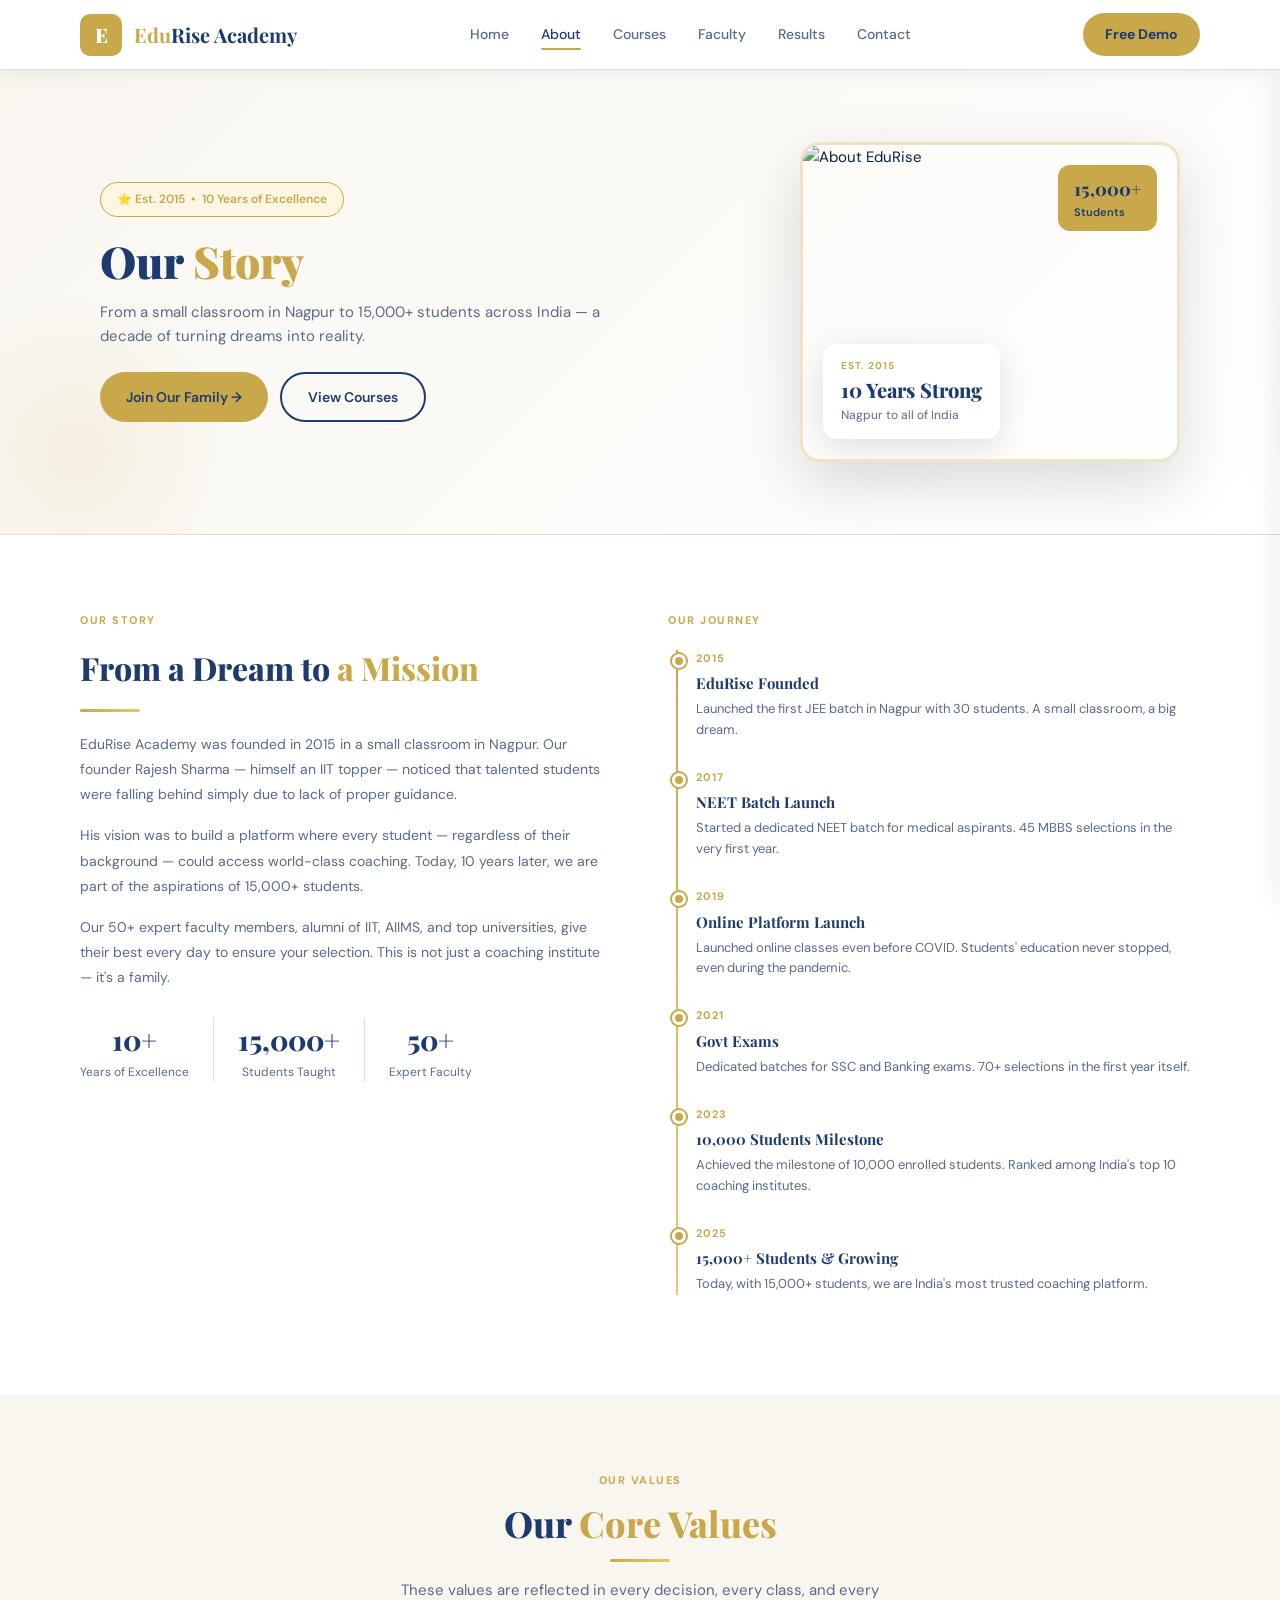
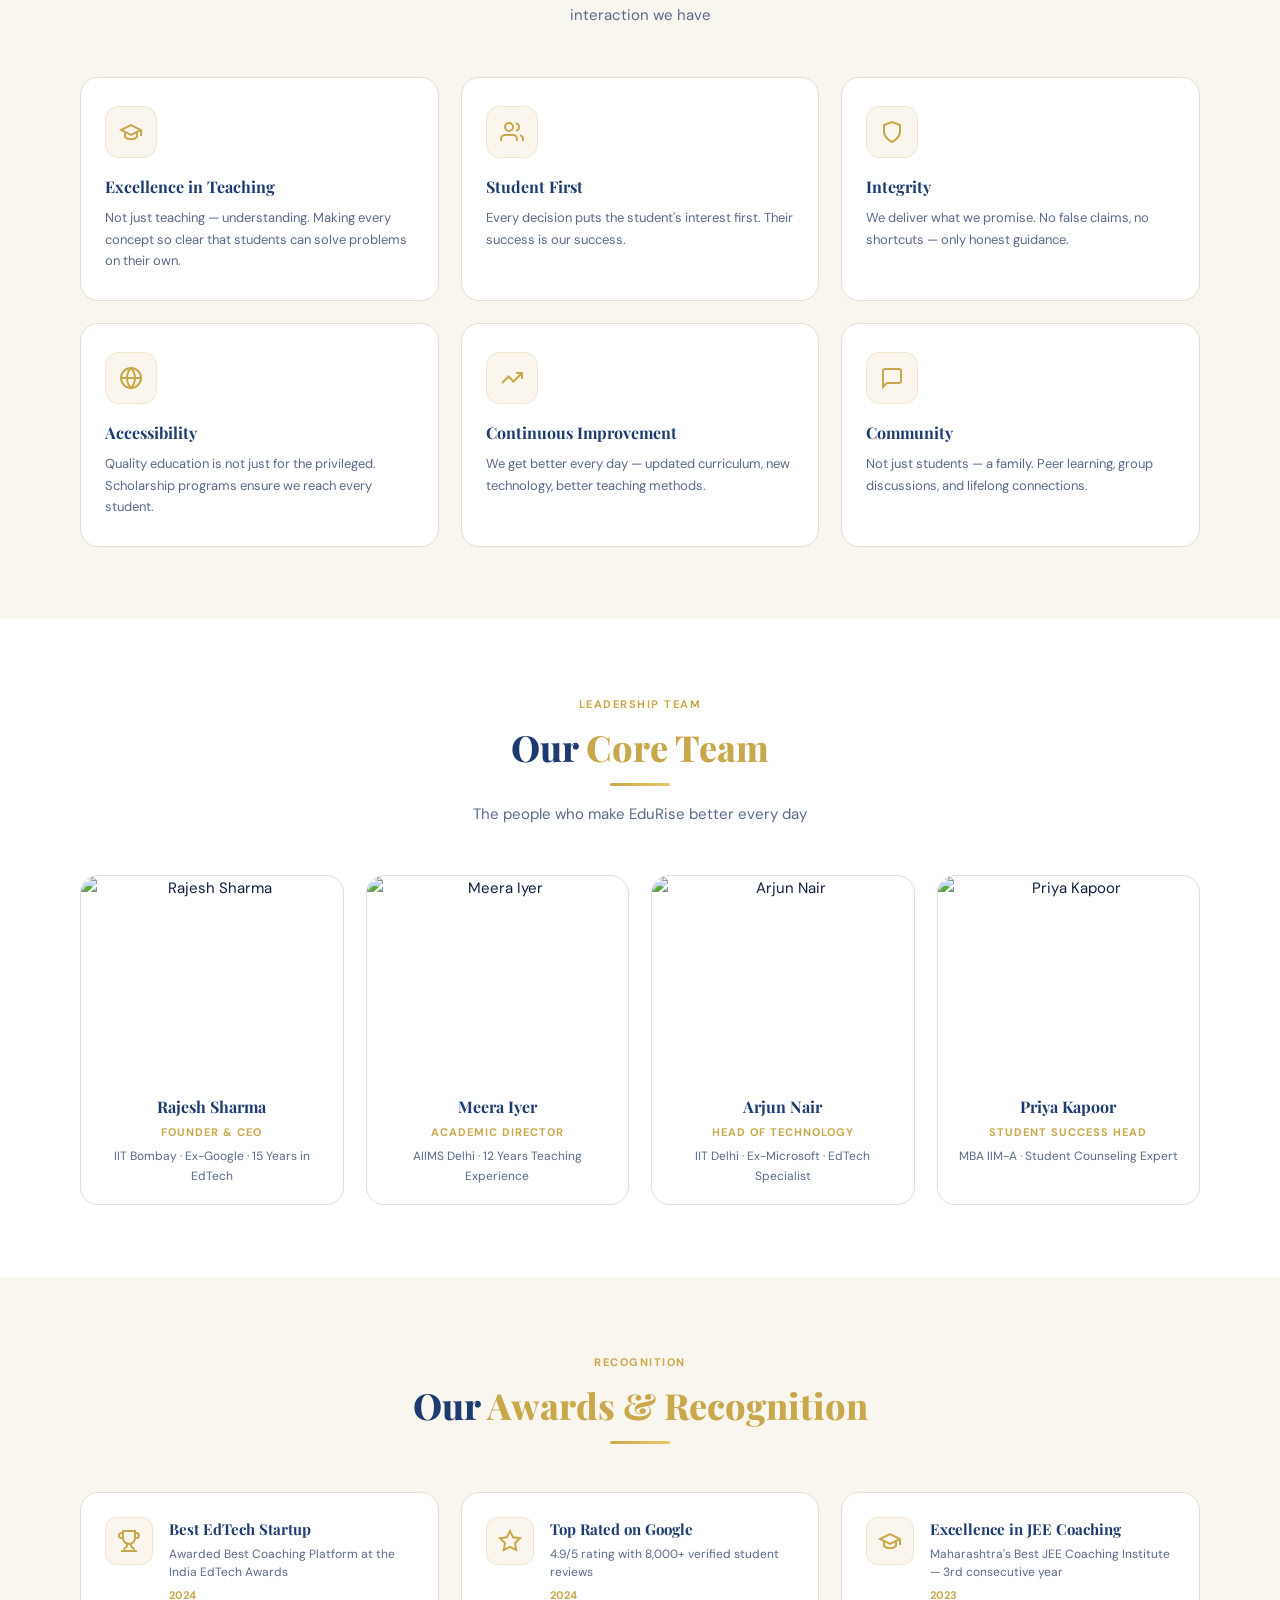
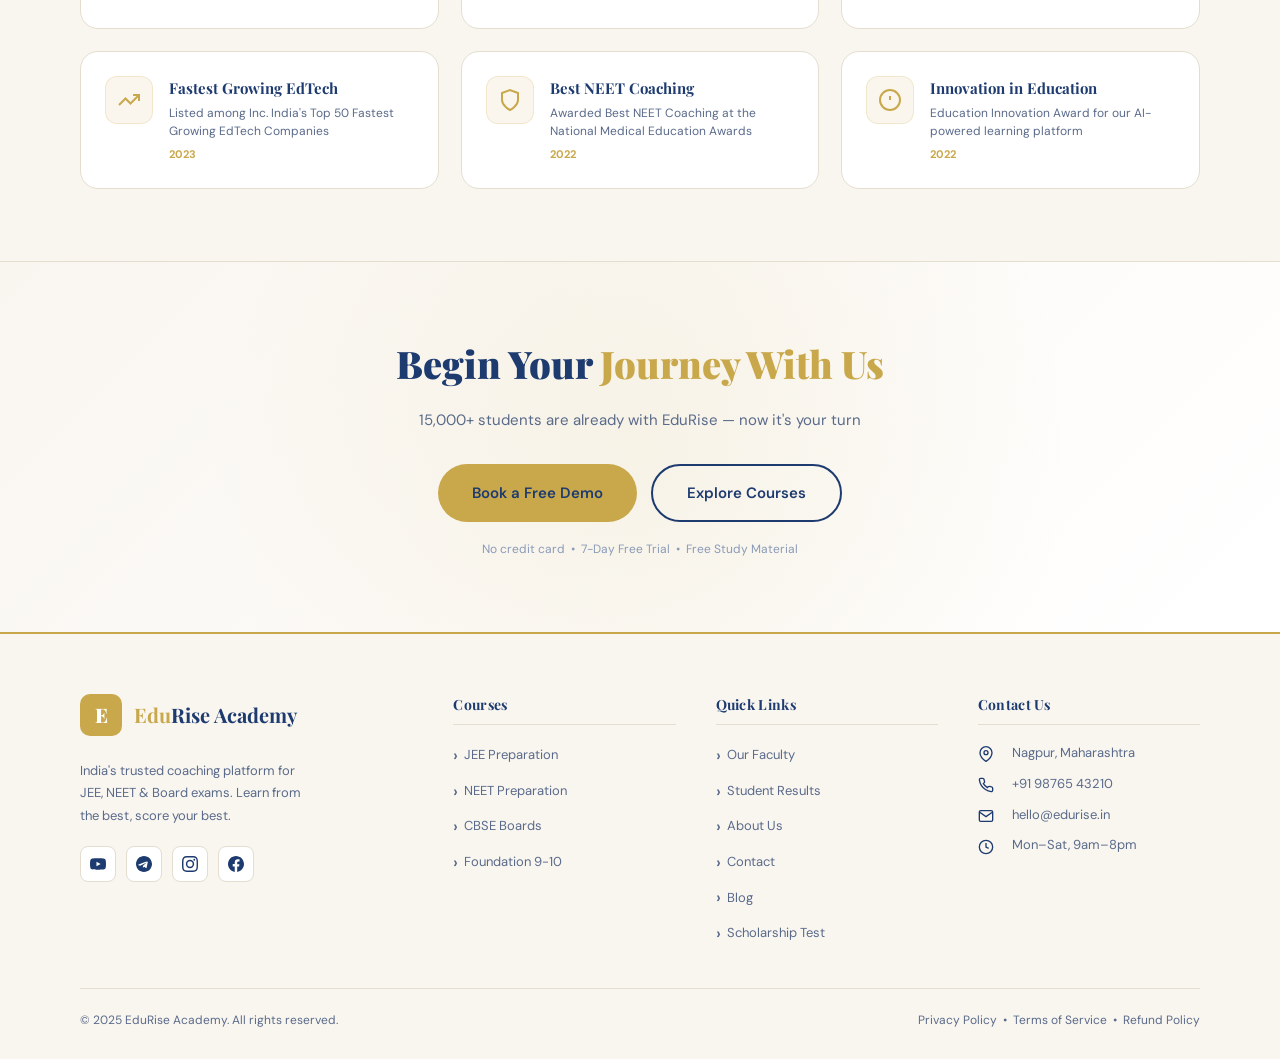
==== commit c1fc7381: "Refactor styles and update content across multiple pages - Adjusted padding in courses.html, results" ====
--- a/about.html
+++ b/about.html
@@ -76,6 +76,7 @@
 @media(max-width:480px){
   .team-grid{grid-template-columns:1fr 1fr}
 }
+footer{overflow:hidden}
 </style>
 </head>
 <body>
@@ -371,7 +372,6 @@
       <a href="courses.html">JEE Preparation</a>
       <a href="courses.html">NEET Preparation</a>
       <a href="courses.html">CBSE Boards</a>
-      <a href="courses.html">SSC / Banking</a>
       <a href="courses.html">Foundation 9-10</a>
     </div>
     <div class="footer-col">
@@ -386,7 +386,7 @@
     <div class="footer-col">
       <h4>Contact Us</h4>
       <a href="#" class="footer-contact-link"><svg class="footer-contact-icon" viewBox="0 0 24 24" fill="none" stroke="currentColor" stroke-width="2"><path d="M21 10c0 7-9 13-9 13s-9-6-9-13a9 9 0 0 1 18 0z"/><circle cx="12" cy="10" r="3"/></svg>Nagpur, Maharashtra</a>
-      <a href="tel:+91 xxxxx xxxxx" class="footer-contact-link"><svg class="footer-contact-icon" viewBox="0 0 24 24" fill="none" stroke="currentColor" stroke-width="2"><path d="M22 16.9v3a2 2 0 0 1-2.2 2 19.8 19.8 0 0 1-8.6-3.1 19.5 19.5 0 0 1-6-6A19.8 19.8 0 0 1 2.1 4.2 2 2 0 0 1 4.1 2h3a2 2 0 0 1 2 1.7c.1 1 .4 2 .7 2.9a2 2 0 0 1-.5 2.1L8.1 9.9a16 16 0 0 0 6 6l1.2-1.2a2 2 0 0 1 2.1-.5c.9.3 1.9.6 2.9.7A2 2 0 0 1 22 16.9z"/></svg>+91 xxxxx xxxxx</a>
+      <a href="tel:+91 xxxxx xxxxx" class="footer-contact-link"><svg class="footer-contact-icon" viewBox="0 0 24 24" fill="none" stroke="currentColor" stroke-width="2"><path d="M22 16.9v3a2 2 0 0 1-2.2 2 19.8 19.8 0 0 1-8.6-3.1 19.5 19.5 0 0 1-6-6A19.8 19.8 0 0 1 2.1 4.2 2 2 0 0 1 4.1 2h3a2 2 0 0 1 2 1.7c.1 1 .4 2 .7 2.9a2 2 0 0 1-.5 2.1L8.1 9.9a16 16 0 0 0 6 6l1.2-1.2a2 2 0 0 1 2.1-.5c.9.3 1.9.6 2.9.7A2 2 0 0 1 22 16.9z"/></svg>+91 98765 43210</a>
       <a href="mailto:hello@edurise.in" class="footer-contact-link"><svg class="footer-contact-icon" viewBox="0 0 24 24" fill="none" stroke="currentColor" stroke-width="2"><path d="M4 4h16c1.1 0 2 .9 2 2v12c0 1.1-.9 2-2 2H4c-1.1 0-2-.9-2-2V6c0-1.1.9-2 2-2z"/><polyline points="22,6 12,13 2,6"/></svg>hello@edurise.in</a>
       <a href="#" class="footer-contact-link"><svg class="footer-contact-icon" viewBox="0 0 24 24" fill="none" stroke="currentColor" stroke-width="2"><circle cx="12" cy="12" r="10"/><polyline points="12 6 12 12 16 14"/></svg>Mon–Sat, 9am–8pm</a>
     </div>
@@ -401,7 +401,9 @@
   document.getElementById('hamburger').classList.toggle('open');
   document.getElementById('mobileNav').classList.toggle('open');
 }
-(function(){var o=new IntersectionObserver(function(e){e.forEach(function(n){if(n.isIntersecting){n.target.classList.add('visible');o.unobserve(n.target);}});},{threshold:0,rootMargin:'0px 0px -30px 0px'});document.querySelectorAll('.section,.stats-bar,.cta-section,.page-hero').forEach(function(el){el.classList.add('reveal');o.observe(el);});})();
+(function(){var o=new IntersectionObserver(function(e){e.forEach(function(n){if(n.isIntersecting){n.target.classList.add('visible');o.unobserve(n.target);}});},{threshold:0,rootMargin:'0px 0px -30px 0px'});document.querySelectorAll('.section,.stats-bar,.page-hero').forEach(function(el){el.classList.add('reveal');o.observe(el);});})();
 </script>
 </body>
 </html>
+
+
--- a/style.css
+++ b/style.css
@@ -1,4 +1,4 @@
-@import url('https://fonts.googleapis.com/css2?family=Playfair+Display:wght@700;800;900&family=DM+Sans:wght@400;500;600;700&display=swap');
+﻿@import url('https://fonts.googleapis.com/css2?family=Playfair+Display:wght@700;800;900&family=DM+Sans:wght@400;500;600;700&display=swap');
 
 *{box-sizing:border-box;margin:0;padding:0}
 :root{
@@ -12,7 +12,7 @@
   --shadow-lg:0 8px 32px rgba(15,31,61,.14);
   --nav-h:70px;
 }
-body{font-family:'DM Sans',sans-serif;background:var(--white);color:var(--text);font-size:15px;line-height:1.6;min-height:100vh}
+body{font-family:'DM Sans',sans-serif;background:var(--white);color:var(--text);font-size:15px;line-height:1.6}
 
 /* ── NAVBAR ── */
 nav{height:var(--nav-h);display:flex;align-items:center;justify-content:space-between;padding:0 80px;background:var(--white);position:sticky;top:0;z-index:999;border-bottom:1px solid var(--border);box-shadow:var(--shadow)}
@@ -67,7 +67,7 @@
 .section-header p{color:var(--text-muted);font-size:15px;max-width:540px;margin:0 auto;line-height:1.7}
 
 /* ── STATS BAR ── */
-.stats-bar{display:grid;grid-template-columns:repeat(4,1fr);background:var(--off-white);padding:0;border-top:1px solid var(--border);border-bottom:1px solid var(--border)}
+.stats-bar{display:grid;grid-template-columns:repeat(4,1fr);background:var(--off-white);padding:16px 80px;border-top:1px solid var(--border);border-bottom:1px solid var(--border)}
 .stat-item{text-align:center;padding:22px 16px}
 .stat-icon{width:28px;height:28px;color:var(--gold);margin:0 auto 8px;display:block}
 .stat-num{font-family:'Playfair Display',serif;font-size:26px;font-weight:800;color:var(--navy);line-height:1}
@@ -78,15 +78,15 @@
 .card:hover{box-shadow:var(--shadow-lg);transform:translateY(-4px)}
 
 /* ── FOOTER ── */
-footer{background:var(--off-white);color:var(--text-muted);padding:56px 80px 24px;border-top:1px solid var(--border)}
-.footer-grid{display:grid;grid-template-columns:repeat(4,1fr);gap:40px;margin-bottom:40px}
-.footer-brand p{font-size:13px;line-height:1.75;margin-top:12px;color:var(--text-muted);max-width:240px}
-.footer-col h4{font-family:'Playfair Display',serif;font-size:14px;font-weight:700;color:var(--navy);margin-bottom:16px;letter-spacing:.3px}
-.footer-col a{display:flex;align-items:center;color:var(--text-muted);text-decoration:none;font-size:13px;margin-bottom:9px;transition:color .2s}
-.footer-col a:not(.footer-contact-link)::before{content:'›';font-size:16px;margin-right:6px;font-weight:600;margin-bottom:2px}
+footer{background:var(--off-white);color:var(--text-muted);padding:60px 80px 28px;border-top:2px solid var(--gold)}
+.footer-grid{display:grid;grid-template-columns:1.5fr 1fr 1fr 1fr;gap:40px;margin-bottom:32px}
+.footer-brand p{font-size:13px;line-height:1.75;margin-top:12px;color:var(--text-muted);max-width:260px;padding-right:20px}
+.footer-col h4{font-family:'Playfair Display',serif;font-size:14px;font-weight:700;color:var(--navy);margin-bottom:18px;letter-spacing:.3px;padding-bottom:8px;border-bottom:1px solid var(--border)}
+.footer-col a{display:flex;align-items:center;color:var(--text-muted);text-decoration:none;font-size:13px;margin-bottom:10px;transition:color .2s}
+.footer-col a:not(.footer-contact-link)::before{content:'›';font-size:16px;margin-right:6px;font-weight:600}
 .footer-col a:hover{color:var(--navy)}
 .footer-col a:hover:not(.footer-contact-link)::before{color:var(--navy)}
-.footer-bottom{border-top:1px solid var(--border);padding-top:22px;display:flex;align-items:center;justify-content:space-between}
+.footer-bottom{border-top:1px solid var(--border);padding-top:22px;padding-bottom:0;display:flex;align-items:center;justify-content:space-between}
 .footer-bottom p{font-size:12px;color:var(--text-muted)}
 .social-links{display:flex;gap:10px;margin-top:18px}
 .social-link{width:36px;height:36px;border-radius:8px;background:var(--white);border:1px solid var(--border);display:flex;align-items:center;justify-content:center;color:var(--navy);text-decoration:none;transition:all .2s}
@@ -205,3 +205,5 @@
 .stagger.visible > *:nth-child(4){opacity:1;transform:none;transition-delay:.35s}
 .stagger.visible > *:nth-child(5){opacity:1;transform:none;transition-delay:.45s}
 .stagger.visible > *:nth-child(6){opacity:1;transform:none;transition-delay:.55s}
+
+
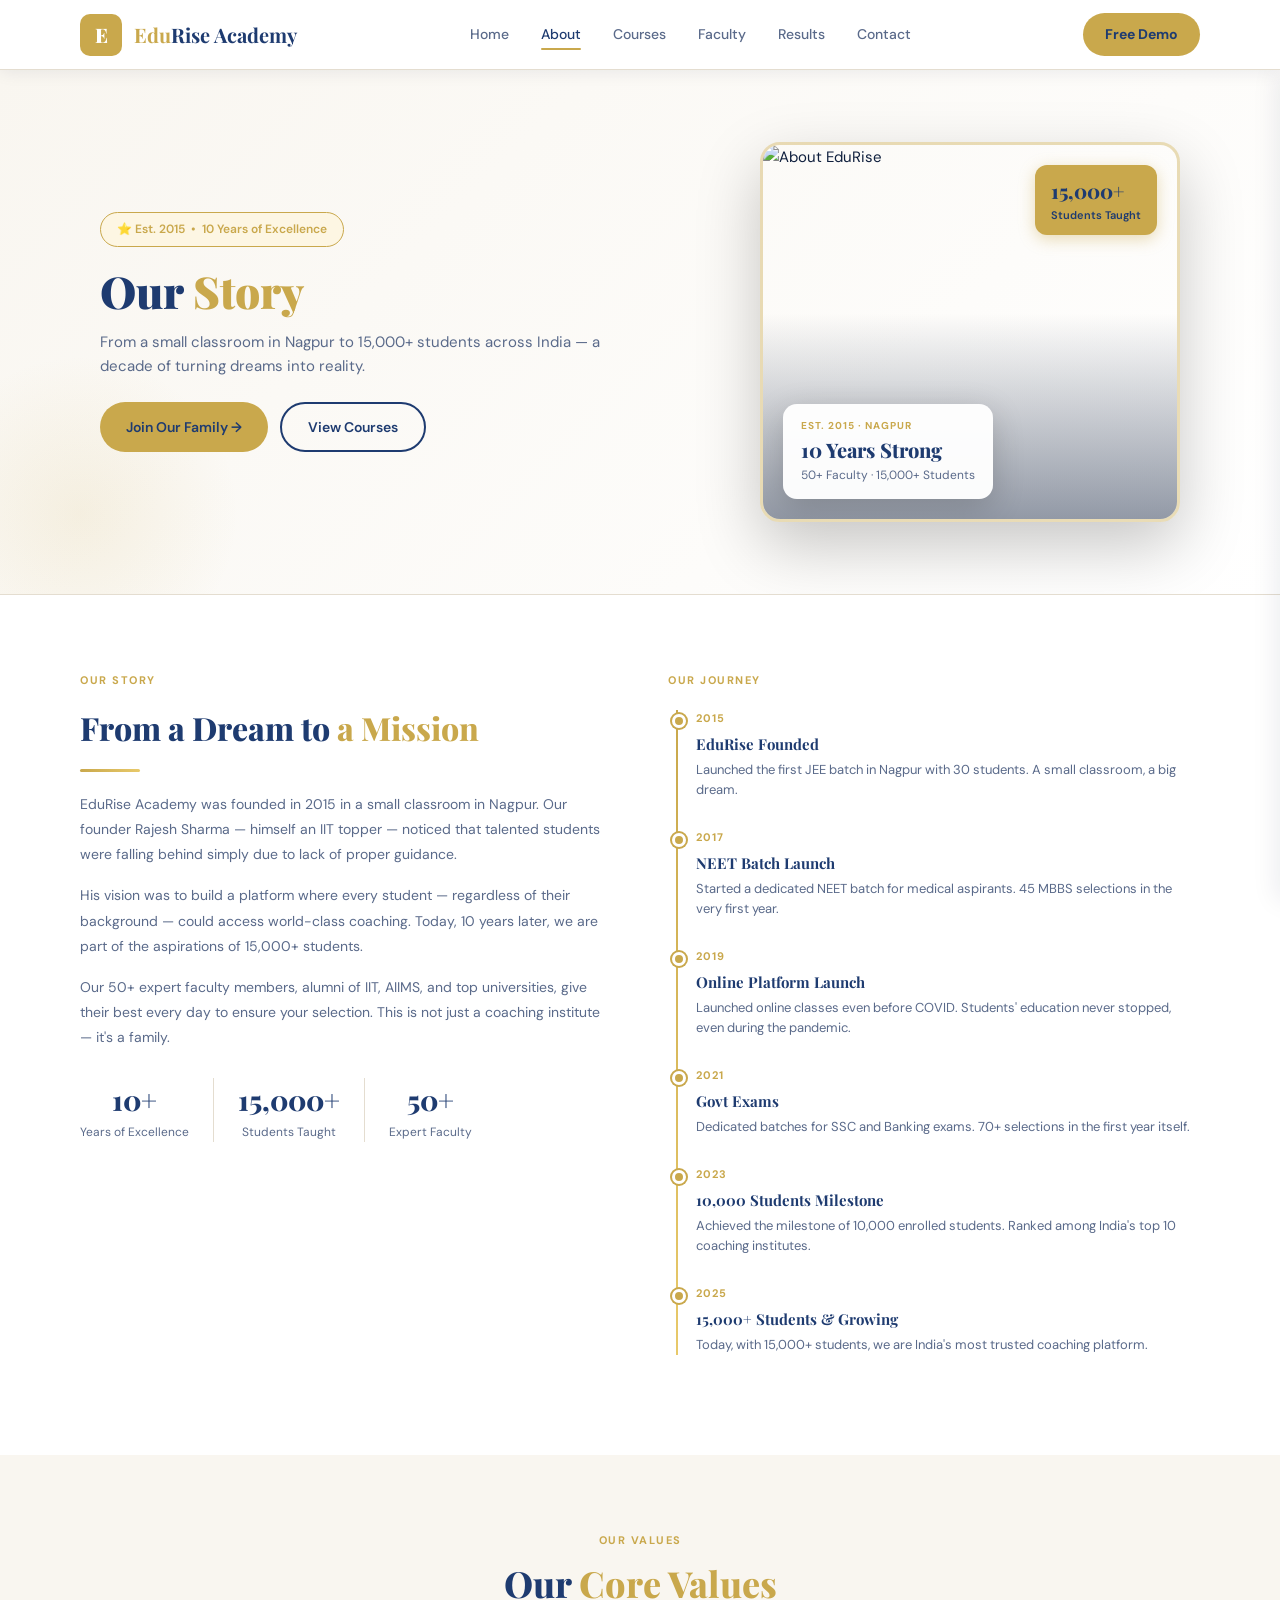
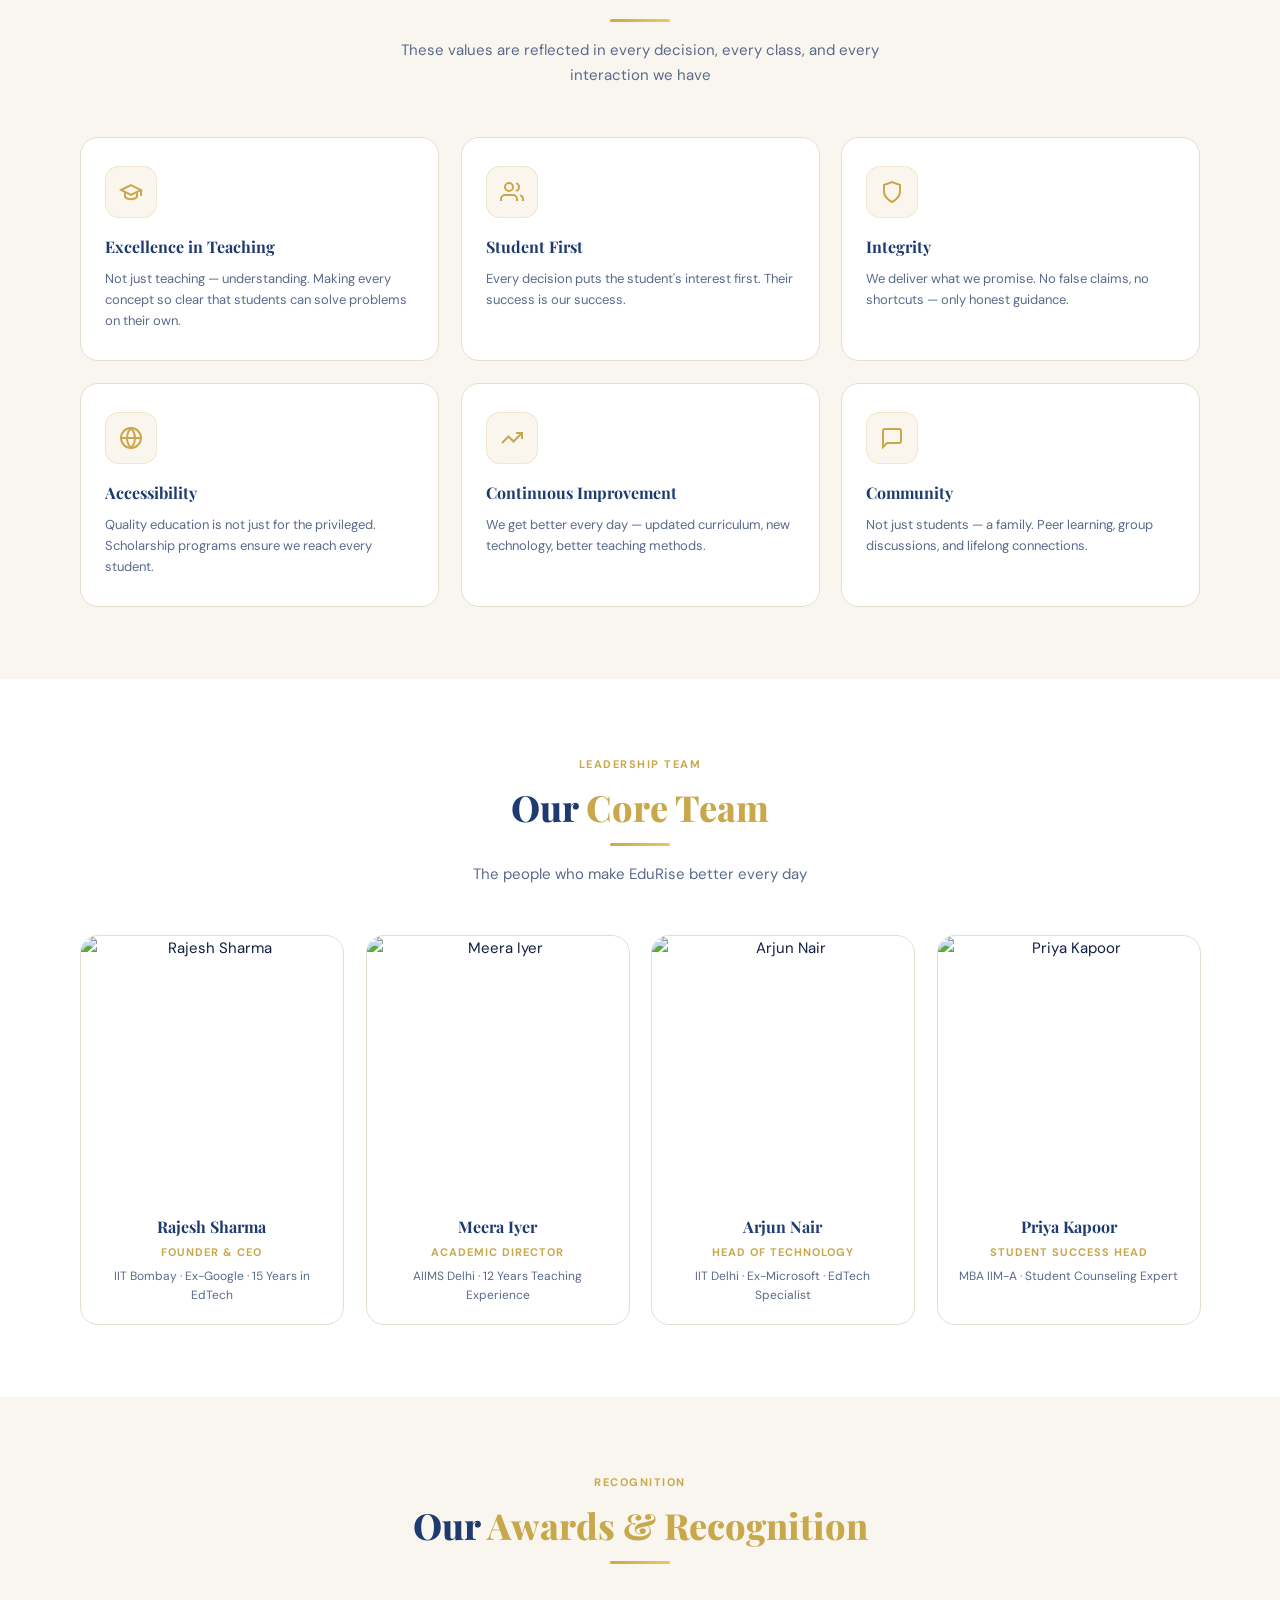
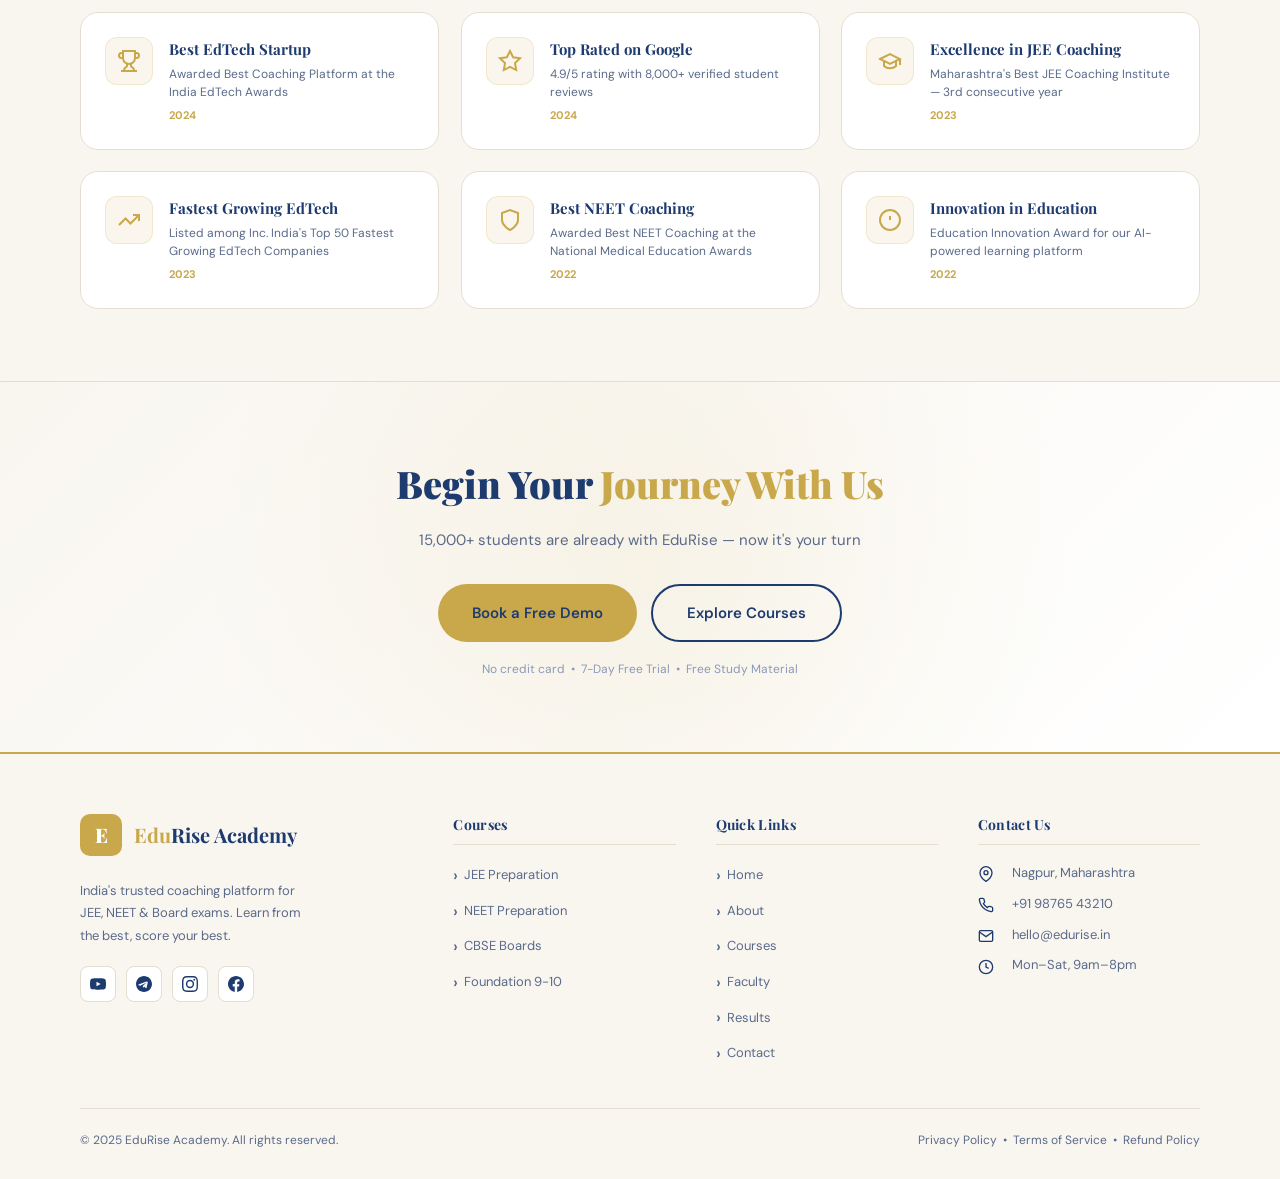
==== commit 663bc6f7: "Enhance layout and styles across multiple pages; update images, content, and navigation links for im" ====
--- a/about.html
+++ b/about.html
@@ -14,8 +14,9 @@
 .page-hero p{color:var(--text-muted);font-size:15px;max-width:520px;position:relative}
 .hero-graphic{position:relative;z-index:2;flex-shrink:0;width:340px;display:flex;align-items:center;justify-content:center}
 .hero-graphic svg{width:100%;height:auto;filter:drop-shadow(0 20px 40px rgba(0,0,0,.3))}
-.hero-photo-wrap{position:relative;width:380px;height:320px;border-radius:20px;overflow:hidden;border:3px solid rgba(201,168,76,.3);box-shadow:0 20px 60px rgba(0,0,0,.15);flex-shrink:0}
-@media(max-width:900px){.page-hero{grid-template-columns:1fr;gap:24px;padding:48px 40px;min-height:auto}.hero-photo-wrap{width:100%;height:260px;margin:0 auto}}
+.hero-photo-wrap{position:relative;width:420px;height:380px;border-radius:20px;overflow:hidden;border:3px solid rgba(201,168,76,.4);box-shadow:0 24px 64px rgba(0,0,0,.22);flex-shrink:0}
+.hero-photo-wrap::after{content:'';position:absolute;inset:0;background:linear-gradient(to top,rgba(15,31,61,.45) 0%,transparent 55%);pointer-events:none}
+@media(max-width:900px){.page-hero{grid-template-columns:1fr;gap:24px;padding:48px 40px;min-height:auto}.hero-photo-wrap{width:100%;height:300px;margin:0 auto}}
 .story-grid{display:grid;grid-template-columns:1fr 1fr;gap:56px;align-items:start}
 .story-text h2{font-family:'Playfair Display',serif;font-size:32px;font-weight:800;color:var(--navy);margin-bottom:16px}
 .story-text h2 span{color:var(--gold)}
@@ -38,7 +39,7 @@
 .team-grid{display:grid;grid-template-columns:repeat(4,1fr);gap:22px}
 .team-card{background:var(--white);border:1px solid var(--border);border-radius:var(--radius-lg);overflow:hidden;text-align:center;transition:all .25s}
 .team-card:hover{box-shadow:var(--shadow-lg);transform:translateY(-4px);border-color:var(--gold)}
-.team-photo{height:200px;overflow:hidden}
+.team-photo{height:260px;overflow:hidden}
 .team-photo img{width:100%;height:100%;object-fit:cover;object-position:center top;display:block;transition:transform .4s}
 .team-card:hover .team-photo img{transform:scale(1.05)}
 .team-body{padding:18px 16px}
@@ -123,15 +124,15 @@
     </div>
   </div>
   <div class="hero-photo-wrap">
-    <img src="https://images.unsplash.com/photo-1523240795612-9a054b0db644?w=600&q=80" alt="About EduRise" style="width:100%;height:100%;object-fit:cover;object-position:center top;display:block">
-    <div style="position:absolute;bottom:20px;left:20px;background:rgba(255,255,255,.95);border-radius:14px;padding:14px 18px;box-shadow:0 8px 32px rgba(0,0,0,.12)">
-      <div style="font-size:10px;font-weight:700;color:var(--gold);letter-spacing:1px;text-transform:uppercase">Est. 2015</div>
+    <img src="https://images.unsplash.com/photo-1523240795612-9a054b0db644?w=800&q=85" alt="About EduRise" style="width:100%;height:100%;object-fit:cover;object-position:center top;display:block">
+    <div style="position:absolute;bottom:20px;left:20px;background:rgba(255,255,255,.96);border-radius:14px;padding:14px 18px;box-shadow:0 8px 32px rgba(0,0,0,.18);z-index:2">
+      <div style="font-size:10px;font-weight:700;color:var(--gold);letter-spacing:1px;text-transform:uppercase">Est. 2015 · Nagpur</div>
       <div style="font-family:'Playfair Display',serif;font-size:20px;font-weight:800;color:var(--navy)">10 Years Strong</div>
-      <div style="font-size:12px;color:var(--text-muted)">Nagpur to all of India</div>
-    </div>
-    <div style="position:absolute;top:20px;right:20px;background:var(--gold);border-radius:12px;padding:10px 16px">
-      <div style="font-family:'Playfair Display',serif;font-size:18px;font-weight:800;color:var(--navy)">15,000+</div>
-      <div style="font-size:11px;color:var(--navy);font-weight:600">Students</div>
+      <div style="font-size:12px;color:var(--text-muted)">50+ Faculty · 15,000+ Students</div>
+    </div>
+    <div style="position:absolute;top:20px;right:20px;background:var(--gold);border-radius:12px;padding:10px 16px;z-index:2;box-shadow:0 4px 16px rgba(201,168,76,.4)">
+      <div style="font-family:'Playfair Display',serif;font-size:20px;font-weight:800;color:var(--navy)">15,000+</div>
+      <div style="font-size:11px;color:var(--navy);font-weight:600">Students Taught</div>
     </div>
   </div>
 </div>
@@ -376,12 +377,12 @@
     </div>
     <div class="footer-col">
       <h4>Quick Links</h4>
-      <a href="teachers.html">Our Faculty</a>
-      <a href="results.html">Student Results</a>
-      <a href="about.html">About Us</a>
+      <a href="index.html">Home</a>
+      <a href="about.html">About</a>
+      <a href="courses.html">Courses</a>
+      <a href="teachers.html">Faculty</a>
+      <a href="results.html">Results</a>
       <a href="contact.html">Contact</a>
-      <a href="#">Blog</a>
-      <a href="#">Scholarship Test</a>
     </div>
     <div class="footer-col">
       <h4>Contact Us</h4>
@@ -401,7 +402,7 @@
   document.getElementById('hamburger').classList.toggle('open');
   document.getElementById('mobileNav').classList.toggle('open');
 }
-(function(){var o=new IntersectionObserver(function(e){e.forEach(function(n){if(n.isIntersecting){n.target.classList.add('visible');o.unobserve(n.target);}});},{threshold:0,rootMargin:'0px 0px -30px 0px'});document.querySelectorAll('.section,.stats-bar,.page-hero').forEach(function(el){el.classList.add('reveal');o.observe(el);});})();
+(function(){var o=new IntersectionObserver(function(e){e.forEach(function(n){if(n.isIntersecting){n.target.classList.add('visible');o.unobserve(n.target);}});},{threshold:0,rootMargin:'0px 0px -30px 0px'});document.querySelectorAll('.section,.stats-bar,.page-hero,.value-card,.team-card,.award-card,.timeline-item').forEach(function(el,i){el.classList.add('reveal');el.style.transitionDelay=(i*0.06)+'s';o.observe(el);});})();
 </script>
 </body>
 </html>
